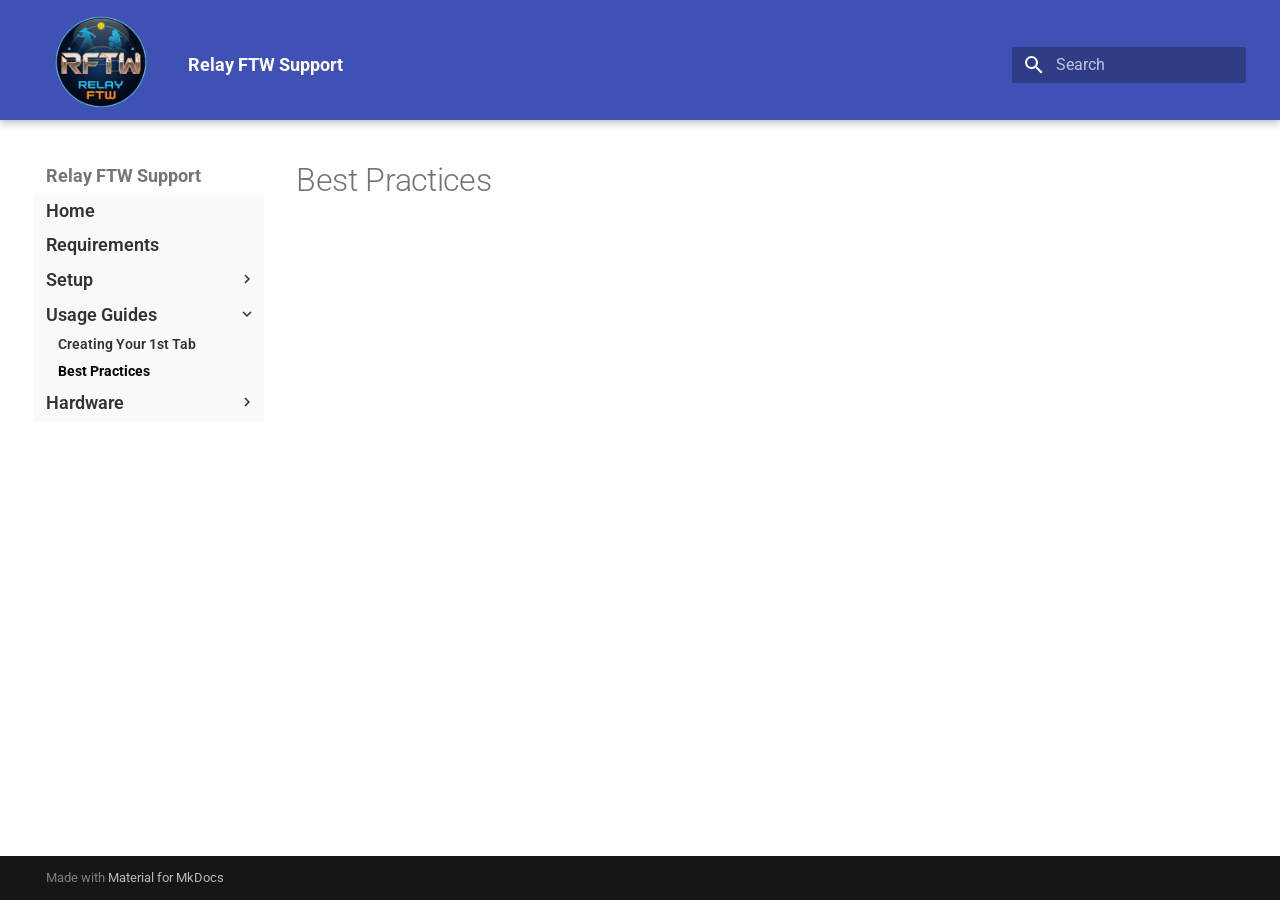
==== guides/best-practices/index.html @ fbc118ab "Deployed e8c0dc2 with MkDocs version: 1.5.3" ====
<!doctype html>
<html lang="en" class="no-js">
  <head>
    
      <meta charset="utf-8">
      <meta name="viewport" content="width=device-width,initial-scale=1">
      
      
      
      
        <link rel="prev" href="../first-tab/">
      
      
        <link rel="next" href="../hardware/supported-watches/">
      
      
      <link rel="icon" href="../../images/rftw_rnd.png">
      <meta name="generator" content="mkdocs-1.5.3, mkdocs-material-9.5.18">
    
    
      
        <title>Best Practices - Relay FTW Support</title>
      
    
    
      <link rel="stylesheet" href="../../assets/stylesheets/main.66ac8b77.min.css">
      
      


    
    
      
    
    
      
        
        
        <link rel="preconnect" href="https://fonts.gstatic.com" crossorigin>
        <link rel="stylesheet" href="https://fonts.googleapis.com/css?family=Roboto:300,300i,400,400i,700,700i%7CRoboto+Mono:400,400i,700,700i&display=fallback">
        <style>:root{--md-text-font:"Roboto";--md-code-font:"Roboto Mono"}</style>
      
    
    
      <link rel="stylesheet" href="../../stylesheets/extra.css">
    
    <script>__md_scope=new URL("../..",location),__md_hash=e=>[...e].reduce((e,_)=>(e<<5)-e+_.charCodeAt(0),0),__md_get=(e,_=localStorage,t=__md_scope)=>JSON.parse(_.getItem(t.pathname+"."+e)),__md_set=(e,_,t=localStorage,a=__md_scope)=>{try{t.setItem(a.pathname+"."+e,JSON.stringify(_))}catch(e){}}</script>
    
      

    
    
    
  </head>
  
  
    <body dir="ltr">
  
    
    <input class="md-toggle" data-md-toggle="drawer" type="checkbox" id="__drawer" autocomplete="off">
    <input class="md-toggle" data-md-toggle="search" type="checkbox" id="__search" autocomplete="off">
    <label class="md-overlay" for="__drawer"></label>
    <div data-md-component="skip">
      
    </div>
    <div data-md-component="announce">
      
    </div>
    
    
      

  

<header class="md-header md-header--shadow" data-md-component="header">
  <nav class="md-header__inner md-grid" aria-label="Header">
    <a href="../.." title="Relay FTW Support" class="md-header__button md-logo" aria-label="Relay FTW Support" data-md-component="logo">
      
  <img src="../../images/rftw_rnd.png" alt="logo">

    </a>
    <label class="md-header__button md-icon" for="__drawer">
      
      <svg xmlns="http://www.w3.org/2000/svg" viewBox="0 0 24 24"><path d="M3 6h18v2H3V6m0 5h18v2H3v-2m0 5h18v2H3v-2Z"/></svg>
    </label>
    <div class="md-header__title" data-md-component="header-title">
      <div class="md-header__ellipsis">
        <div class="md-header__topic">
          <span class="md-ellipsis">
            Relay FTW Support
          </span>
        </div>
        <div class="md-header__topic" data-md-component="header-topic">
          <span class="md-ellipsis">
            
              Best Practices
            
          </span>
        </div>
      </div>
    </div>
    
    
      <script>var media,input,key,value,palette=__md_get("__palette");if(palette&&palette.color){"(prefers-color-scheme)"===palette.color.media&&(media=matchMedia("(prefers-color-scheme: light)"),input=document.querySelector(media.matches?"[data-md-color-media='(prefers-color-scheme: light)']":"[data-md-color-media='(prefers-color-scheme: dark)']"),palette.color.media=input.getAttribute("data-md-color-media"),palette.color.scheme=input.getAttribute("data-md-color-scheme"),palette.color.primary=input.getAttribute("data-md-color-primary"),palette.color.accent=input.getAttribute("data-md-color-accent"));for([key,value]of Object.entries(palette.color))document.body.setAttribute("data-md-color-"+key,value)}</script>
    
    
    
      <label class="md-header__button md-icon" for="__search">
        
        <svg xmlns="http://www.w3.org/2000/svg" viewBox="0 0 24 24"><path d="M9.5 3A6.5 6.5 0 0 1 16 9.5c0 1.61-.59 3.09-1.56 4.23l.27.27h.79l5 5-1.5 1.5-5-5v-.79l-.27-.27A6.516 6.516 0 0 1 9.5 16 6.5 6.5 0 0 1 3 9.5 6.5 6.5 0 0 1 9.5 3m0 2C7 5 5 7 5 9.5S7 14 9.5 14 14 12 14 9.5 12 5 9.5 5Z"/></svg>
      </label>
      <div class="md-search" data-md-component="search" role="dialog">
  <label class="md-search__overlay" for="__search"></label>
  <div class="md-search__inner" role="search">
    <form class="md-search__form" name="search">
      <input type="text" class="md-search__input" name="query" aria-label="Search" placeholder="Search" autocapitalize="off" autocorrect="off" autocomplete="off" spellcheck="false" data-md-component="search-query" required>
      <label class="md-search__icon md-icon" for="__search">
        
        <svg xmlns="http://www.w3.org/2000/svg" viewBox="0 0 24 24"><path d="M9.5 3A6.5 6.5 0 0 1 16 9.5c0 1.61-.59 3.09-1.56 4.23l.27.27h.79l5 5-1.5 1.5-5-5v-.79l-.27-.27A6.516 6.516 0 0 1 9.5 16 6.5 6.5 0 0 1 3 9.5 6.5 6.5 0 0 1 9.5 3m0 2C7 5 5 7 5 9.5S7 14 9.5 14 14 12 14 9.5 12 5 9.5 5Z"/></svg>
        
        <svg xmlns="http://www.w3.org/2000/svg" viewBox="0 0 24 24"><path d="M20 11v2H8l5.5 5.5-1.42 1.42L4.16 12l7.92-7.92L13.5 5.5 8 11h12Z"/></svg>
      </label>
      <nav class="md-search__options" aria-label="Search">
        
        <button type="reset" class="md-search__icon md-icon" title="Clear" aria-label="Clear" tabindex="-1">
          
          <svg xmlns="http://www.w3.org/2000/svg" viewBox="0 0 24 24"><path d="M19 6.41 17.59 5 12 10.59 6.41 5 5 6.41 10.59 12 5 17.59 6.41 19 12 13.41 17.59 19 19 17.59 13.41 12 19 6.41Z"/></svg>
        </button>
      </nav>
      
    </form>
    <div class="md-search__output">
      <div class="md-search__scrollwrap" data-md-scrollfix>
        <div class="md-search-result" data-md-component="search-result">
          <div class="md-search-result__meta">
            Initializing search
          </div>
          <ol class="md-search-result__list" role="presentation"></ol>
        </div>
      </div>
    </div>
  </div>
</div>
    
    
  </nav>
  
</header>
    
    <div class="md-container" data-md-component="container">
      
      
        
          
        
      
      <main class="md-main" data-md-component="main">
        <div class="md-main__inner md-grid">
          
            
              
              <div class="md-sidebar md-sidebar--primary" data-md-component="sidebar" data-md-type="navigation" >
                <div class="md-sidebar__scrollwrap">
                  <div class="md-sidebar__inner">
                    



<nav class="md-nav md-nav--primary" aria-label="Navigation" data-md-level="0">
  <label class="md-nav__title" for="__drawer">
    <a href="../.." title="Relay FTW Support" class="md-nav__button md-logo" aria-label="Relay FTW Support" data-md-component="logo">
      
  <img src="../../images/rftw_rnd.png" alt="logo">

    </a>
    Relay FTW Support
  </label>
  
  <ul class="md-nav__list" data-md-scrollfix>
    
      
      
  
  
  
  
    <li class="md-nav__item">
      <a href="../.." class="md-nav__link">
        
  
  <span class="md-ellipsis">
    Home
  </span>
  

      </a>
    </li>
  

    
      
      
  
  
  
  
    <li class="md-nav__item">
      <a href="../reqs/" class="md-nav__link">
        
  
  <span class="md-ellipsis">
    Requirements
  </span>
  

      </a>
    </li>
  

    
      
      
  
  
  
  
    
    
    
    
    <li class="md-nav__item md-nav__item--nested">
      
        
        
        <input class="md-nav__toggle md-toggle " type="checkbox" id="__nav_3" >
        
          
          <label class="md-nav__link" for="__nav_3" id="__nav_3_label" tabindex="0">
            
  
  <span class="md-ellipsis">
    Setup
  </span>
  

            <span class="md-nav__icon md-icon"></span>
          </label>
        
        <nav class="md-nav" data-md-level="1" aria-labelledby="__nav_3_label" aria-expanded="false">
          <label class="md-nav__title" for="__nav_3">
            <span class="md-nav__icon md-icon"></span>
            Setup
          </label>
          <ul class="md-nav__list" data-md-scrollfix>
            
              
                
  
  
  
  
    <li class="md-nav__item">
      <a href="../../installation/app-install/" class="md-nav__link">
        
  
  <span class="md-ellipsis">
    Application
  </span>
  

      </a>
    </li>
  

              
            
              
                
  
  
  
  
    <li class="md-nav__item">
      <a href="../../installation/watch-install/" class="md-nav__link">
        
  
  <span class="md-ellipsis">
    Watch
  </span>
  

      </a>
    </li>
  

              
            
          </ul>
        </nav>
      
    </li>
  

    
      
      
  
  
    
  
  
  
    
    
    
    
    <li class="md-nav__item md-nav__item--active md-nav__item--nested">
      
        
        
        <input class="md-nav__toggle md-toggle " type="checkbox" id="__nav_4" checked>
        
          
          <label class="md-nav__link" for="__nav_4" id="__nav_4_label" tabindex="0">
            
  
  <span class="md-ellipsis">
    Usage Guides
  </span>
  

            <span class="md-nav__icon md-icon"></span>
          </label>
        
        <nav class="md-nav" data-md-level="1" aria-labelledby="__nav_4_label" aria-expanded="true">
          <label class="md-nav__title" for="__nav_4">
            <span class="md-nav__icon md-icon"></span>
            Usage Guides
          </label>
          <ul class="md-nav__list" data-md-scrollfix>
            
              
                
  
  
  
  
    <li class="md-nav__item">
      <a href="../first-tab/" class="md-nav__link">
        
  
  <span class="md-ellipsis">
    Creating Your 1st Tab
  </span>
  

      </a>
    </li>
  

              
            
              
                
  
  
    
  
  
  
    <li class="md-nav__item md-nav__item--active">
      
      <input class="md-nav__toggle md-toggle" type="checkbox" id="__toc">
      
      
      
      <a href="./" class="md-nav__link md-nav__link--active">
        
  
  <span class="md-ellipsis">
    Best Practices
  </span>
  

      </a>
      
    </li>
  

              
            
          </ul>
        </nav>
      
    </li>
  

    
      
      
  
  
  
  
    
    
    
    
    <li class="md-nav__item md-nav__item--nested">
      
        
        
        <input class="md-nav__toggle md-toggle " type="checkbox" id="__nav_5" >
        
          
          <label class="md-nav__link" for="__nav_5" id="__nav_5_label" tabindex="0">
            
  
  <span class="md-ellipsis">
    Hardware
  </span>
  

            <span class="md-nav__icon md-icon"></span>
          </label>
        
        <nav class="md-nav" data-md-level="1" aria-labelledby="__nav_5_label" aria-expanded="false">
          <label class="md-nav__title" for="__nav_5">
            <span class="md-nav__icon md-icon"></span>
            Hardware
          </label>
          <ul class="md-nav__list" data-md-scrollfix>
            
              
                
  
  
  
  
    <li class="md-nav__item">
      <a href="../hardware/supported-watches/" class="md-nav__link">
        
  
  <span class="md-ellipsis">
    Supported Watches
  </span>
  

      </a>
    </li>
  

              
            
          </ul>
        </nav>
      
    </li>
  

    
  </ul>
</nav>
                  </div>
                </div>
              </div>
            
            
              
              <div class="md-sidebar md-sidebar--secondary" data-md-component="sidebar" data-md-type="toc" >
                <div class="md-sidebar__scrollwrap">
                  <div class="md-sidebar__inner">
                    

<nav class="md-nav md-nav--secondary" aria-label="Table of contents">
  
  
  
  
</nav>
                  </div>
                </div>
              </div>
            
          
          
            <div class="md-content" data-md-component="content">
              <article class="md-content__inner md-typeset">
                
                  


  <h1>Best Practices</h1>














                
              </article>
            </div>
          
          
<script>var target=document.getElementById(location.hash.slice(1));target&&target.name&&(target.checked=target.name.startsWith("__tabbed_"))</script>
        </div>
        
      </main>
      
        <footer class="md-footer">
  
  <div class="md-footer-meta md-typeset">
    <div class="md-footer-meta__inner md-grid">
      <div class="md-copyright">
  
  
    Made with
    <a href="https://squidfunk.github.io/mkdocs-material/" target="_blank" rel="noopener">
      Material for MkDocs
    </a>
  
</div>
      
    </div>
  </div>
</footer>
      
    </div>
    <div class="md-dialog" data-md-component="dialog">
      <div class="md-dialog__inner md-typeset"></div>
    </div>
    
    
    <script id="__config" type="application/json">{"base": "../..", "features": [], "search": "../../assets/javascripts/workers/search.b8dbb3d2.min.js", "translations": {"clipboard.copied": "Copied to clipboard", "clipboard.copy": "Copy to clipboard", "search.result.more.one": "1 more on this page", "search.result.more.other": "# more on this page", "search.result.none": "No matching documents", "search.result.one": "1 matching document", "search.result.other": "# matching documents", "search.result.placeholder": "Type to start searching", "search.result.term.missing": "Missing", "select.version": "Select version"}}</script>
    
    
      <script src="../../assets/javascripts/bundle.3220b9d7.min.js"></script>
      
    
  </body>
</html>
---- assets/stylesheets/main.66ac8b77.min.css ----
@charset "UTF-8";html{-webkit-text-size-adjust:none;-moz-text-size-adjust:none;text-size-adjust:none;box-sizing:border-box}*,:after,:before{box-sizing:inherit}@media (prefers-reduced-motion){*,:after,:before{transition:none!important}}body{margin:0}a,button,input,label{-webkit-tap-highlight-color:transparent}a{color:inherit;text-decoration:none}hr{border:0;box-sizing:initial;display:block;height:.05rem;overflow:visible;padding:0}small{font-size:80%}sub,sup{line-height:1em}img{border-style:none}table{border-collapse:initial;border-spacing:0}td,th{font-weight:400;vertical-align:top}button{background:#0000;border:0;font-family:inherit;font-size:inherit;margin:0;padding:0}input{border:0;outline:none}:root{--md-primary-fg-color:#4051b5;--md-primary-fg-color--light:#5d6cc0;--md-primary-fg-color--dark:#303fa1;--md-primary-bg-color:#fff;--md-primary-bg-color--light:#ffffffb3;--md-accent-fg-color:#526cfe;--md-accent-fg-color--transparent:#526cfe1a;--md-accent-bg-color:#fff;--md-accent-bg-color--light:#ffffffb3}[data-md-color-scheme=default]{color-scheme:light}[data-md-color-scheme=default] img[src$="#gh-dark-mode-only"],[data-md-color-scheme=default] img[src$="#only-dark"]{display:none}:root,[data-md-color-scheme=default]{--md-hue:225deg;--md-default-fg-color:#000000de;--md-default-fg-color--light:#0000008a;--md-default-fg-color--lighter:#00000052;--md-default-fg-color--lightest:#00000012;--md-default-bg-color:#fff;--md-default-bg-color--light:#ffffffb3;--md-default-bg-color--lighter:#ffffff4d;--md-default-bg-color--lightest:#ffffff1f;--md-code-fg-color:#36464e;--md-code-bg-color:#f5f5f5;--md-code-hl-color:#4287ff;--md-code-hl-color--light:#4287ff1a;--md-code-hl-number-color:#d52a2a;--md-code-hl-special-color:#db1457;--md-code-hl-function-color:#a846b9;--md-code-hl-constant-color:#6e59d9;--md-code-hl-keyword-color:#3f6ec6;--md-code-hl-string-color:#1c7d4d;--md-code-hl-name-color:var(--md-code-fg-color);--md-code-hl-operator-color:var(--md-default-fg-color--light);--md-code-hl-punctuation-color:var(--md-default-fg-color--light);--md-code-hl-comment-color:var(--md-default-fg-color--light);--md-code-hl-generic-color:var(--md-default-fg-color--light);--md-code-hl-variable-color:var(--md-default-fg-color--light);--md-typeset-color:var(--md-default-fg-color);--md-typeset-a-color:var(--md-primary-fg-color);--md-typeset-del-color:#f5503d26;--md-typeset-ins-color:#0bd57026;--md-typeset-kbd-color:#fafafa;--md-typeset-kbd-accent-color:#fff;--md-typeset-kbd-border-color:#b8b8b8;--md-typeset-mark-color:#ffff0080;--md-typeset-table-color:#0000001f;--md-typeset-table-color--light:rgba(0,0,0,.035);--md-admonition-fg-color:var(--md-default-fg-color);--md-admonition-bg-color:var(--md-default-bg-color);--md-warning-fg-color:#000000de;--md-warning-bg-color:#ff9;--md-footer-fg-color:#fff;--md-footer-fg-color--light:#ffffffb3;--md-footer-fg-color--lighter:#ffffff73;--md-footer-bg-color:#000000de;--md-footer-bg-color--dark:#00000052;--md-shadow-z1:0 0.2rem 0.5rem #0000000d,0 0 0.05rem #0000001a;--md-shadow-z2:0 0.2rem 0.5rem #0000001a,0 0 0.05rem #00000040;--md-shadow-z3:0 0.2rem 0.5rem #0003,0 0 0.05rem #00000059}.md-icon svg{fill:currentcolor;display:block;height:1.2rem;width:1.2rem}body{-webkit-font-smoothing:antialiased;-moz-osx-font-smoothing:grayscale;--md-text-font-family:var(--md-text-font,_),-apple-system,BlinkMacSystemFont,Helvetica,Arial,sans-serif;--md-code-font-family:var(--md-code-font,_),SFMono-Regular,Consolas,Menlo,monospace}aside,body,input{font-feature-settings:"kern","liga";color:var(--md-typeset-color);font-family:var(--md-text-font-family)}code,kbd,pre{font-feature-settings:"kern";font-family:var(--md-code-font-family)}:root{--md-typeset-table-sort-icon:url('data:image/svg+xml;charset=utf-8,<svg xmlns="http://www.w3.org/2000/svg" viewBox="0 0 24 24"><path d="m18 21-4-4h3V7h-3l4-4 4 4h-3v10h3M2 19v-2h10v2M2 13v-2h7v2M2 7V5h4v2H2Z"/></svg>');--md-typeset-table-sort-icon--asc:url('data:image/svg+xml;charset=utf-8,<svg xmlns="http://www.w3.org/2000/svg" viewBox="0 0 24 24"><path d="M19 17h3l-4 4-4-4h3V3h2M2 17h10v2H2M6 5v2H2V5m0 6h7v2H2v-2Z"/></svg>');--md-typeset-table-sort-icon--desc:url('data:image/svg+xml;charset=utf-8,<svg xmlns="http://www.w3.org/2000/svg" viewBox="0 0 24 24"><path d="M19 7h3l-4-4-4 4h3v14h2M2 17h10v2H2M6 5v2H2V5m0 6h7v2H2v-2Z"/></svg>')}.md-typeset{-webkit-print-color-adjust:exact;color-adjust:exact;font-size:.8rem;line-height:1.6}@media print{.md-typeset{font-size:.68rem}}.md-typeset blockquote,.md-typeset dl,.md-typeset figure,.md-typeset ol,.md-typeset pre,.md-typeset ul{margin-bottom:1em;margin-top:1em}.md-typeset h1{color:var(--md-default-fg-color--light);font-size:2em;line-height:1.3;margin:0 0 1.25em}.md-typeset h1,.md-typeset h2{font-weight:300;letter-spacing:-.01em}.md-typeset h2{font-size:1.5625em;line-height:1.4;margin:1.6em 0 .64em}.md-typeset h3{font-size:1.25em;font-weight:400;letter-spacing:-.01em;line-height:1.5;margin:1.6em 0 .8em}.md-typeset h2+h3{margin-top:.8em}.md-typeset h4{font-weight:700;letter-spacing:-.01em;margin:1em 0}.md-typeset h5,.md-typeset h6{color:var(--md-default-fg-color--light);font-size:.8em;font-weight:700;letter-spacing:-.01em;margin:1.25em 0}.md-typeset h5{text-transform:uppercase}.md-typeset hr{border-bottom:.05rem solid var(--md-default-fg-color--lightest);display:flow-root;margin:1.5em 0}.md-typeset a{color:var(--md-typeset-a-color);word-break:break-word}.md-typeset a,.md-typeset a:before{transition:color 125ms}.md-typeset a:focus,.md-typeset a:hover{color:var(--md-accent-fg-color)}.md-typeset a:focus code,.md-typeset a:hover code{background-color:var(--md-accent-fg-color--transparent)}.md-typeset a code{color:currentcolor;transition:background-color 125ms}.md-typeset a.focus-visible{outline-color:var(--md-accent-fg-color);outline-offset:.2rem}.md-typeset code,.md-typeset kbd,.md-typeset pre{color:var(--md-code-fg-color);direction:ltr;font-variant-ligatures:none}@media print{.md-typeset code,.md-typeset kbd,.md-typeset pre{white-space:pre-wrap}}.md-typeset code{background-color:var(--md-code-bg-color);border-radius:.1rem;-webkit-box-decoration-break:clone;box-decoration-break:clone;font-size:.85em;padding:0 .2941176471em;word-break:break-word}.md-typeset code:not(.focus-visible){-webkit-tap-highlight-color:transparent;outline:none}.md-typeset pre{display:flow-root;line-height:1.4;position:relative}.md-typeset pre>code{-webkit-box-decoration-break:slice;box-decoration-break:slice;box-shadow:none;display:block;margin:0;outline-color:var(--md-accent-fg-color);overflow:auto;padding:.7720588235em 1.1764705882em;scrollbar-color:var(--md-default-fg-color--lighter) #0000;scrollbar-width:thin;touch-action:auto;word-break:normal}.md-typeset pre>code:hover{scrollbar-color:var(--md-accent-fg-color) #0000}.md-typeset pre>code::-webkit-scrollbar{height:.2rem;width:.2rem}.md-typeset pre>code::-webkit-scrollbar-thumb{background-color:var(--md-default-fg-color--lighter)}.md-typeset pre>code::-webkit-scrollbar-thumb:hover{background-color:var(--md-accent-fg-color)}.md-typeset kbd{background-color:var(--md-typeset-kbd-color);border-radius:.1rem;box-shadow:0 .1rem 0 .05rem var(--md-typeset-kbd-border-color),0 .1rem 0 var(--md-typeset-kbd-border-color),0 -.1rem .2rem var(--md-typeset-kbd-accent-color) inset;color:var(--md-default-fg-color);display:inline-block;font-size:.75em;padding:0 .6666666667em;vertical-align:text-top;word-break:break-word}.md-typeset mark{background-color:var(--md-typeset-mark-color);-webkit-box-decoration-break:clone;box-decoration-break:clone;color:inherit;word-break:break-word}.md-typeset abbr{border-bottom:.05rem dotted var(--md-default-fg-color--light);cursor:help;text-decoration:none}.md-typeset small{opacity:.75}[dir=ltr] .md-typeset sub,[dir=ltr] .md-typeset sup{margin-left:.078125em}[dir=rtl] .md-typeset sub,[dir=rtl] .md-typeset sup{margin-right:.078125em}[dir=ltr] .md-typeset blockquote{padding-left:.6rem}[dir=rtl] .md-typeset blockquote{padding-right:.6rem}[dir=ltr] .md-typeset blockquote{border-left:.2rem solid var(--md-default-fg-color--lighter)}[dir=rtl] .md-typeset blockquote{border-right:.2rem solid var(--md-default-fg-color--lighter)}.md-typeset blockquote{color:var(--md-default-fg-color--light);margin-left:0;margin-right:0}.md-typeset ul{list-style-type:disc}[dir=ltr] .md-typeset ol,[dir=ltr] .md-typeset ul{margin-left:.625em}[dir=rtl] .md-typeset ol,[dir=rtl] .md-typeset ul{margin-right:.625em}.md-typeset ol,.md-typeset ul{padding:0}.md-typeset ol:not([hidden]),.md-typeset ul:not([hidden]){display:flow-root}.md-typeset ol ol,.md-typeset ul ol{list-style-type:lower-alpha}.md-typeset ol ol ol,.md-typeset ul ol ol{list-style-type:lower-roman}[dir=ltr] .md-typeset ol li,[dir=ltr] .md-typeset ul li{margin-left:1.25em}[dir=rtl] .md-typeset ol li,[dir=rtl] .md-typeset ul li{margin-right:1.25em}.md-typeset ol li,.md-typeset ul li{margin-bottom:.5em}.md-typeset ol li blockquote,.md-typeset ol li p,.md-typeset ul li blockquote,.md-typeset ul li p{margin:.5em 0}.md-typeset ol li:last-child,.md-typeset ul li:last-child{margin-bottom:0}[dir=ltr] .md-typeset ol li ol,[dir=ltr] .md-typeset ol li ul,[dir=ltr] .md-typeset ul li ol,[dir=ltr] .md-typeset ul li ul{margin-left:.625em}[dir=rtl] .md-typeset ol li ol,[dir=rtl] .md-typeset ol li ul,[dir=rtl] .md-typeset ul li ol,[dir=rtl] .md-typeset ul li ul{margin-right:.625em}.md-typeset ol li ol,.md-typeset ol li ul,.md-typeset ul li ol,.md-typeset ul li ul{margin-bottom:.5em;margin-top:.5em}[dir=ltr] .md-typeset dd{margin-left:1.875em}[dir=rtl] .md-typeset dd{margin-right:1.875em}.md-typeset dd{margin-bottom:1.5em;margin-top:1em}.md-typeset img,.md-typeset svg,.md-typeset video{height:auto;max-width:100%}.md-typeset img[align=left]{margin:1em 1em 1em 0}.md-typeset img[align=right]{margin:1em 0 1em 1em}.md-typeset img[align]:only-child{margin-top:0}.md-typeset figure{display:flow-root;margin:1em auto;max-width:100%;text-align:center;width:-moz-fit-content;width:fit-content}.md-typeset figure img{display:block;margin:0 auto}.md-typeset figcaption{font-style:italic;margin:1em auto;max-width:24rem}.md-typeset iframe{max-width:100%}.md-typeset table:not([class]){background-color:var(--md-default-bg-color);border:.05rem solid var(--md-typeset-table-color);border-radius:.1rem;display:inline-block;font-size:.64rem;max-width:100%;overflow:auto;touch-action:auto}@media print{.md-typeset table:not([class]){display:table}}.md-typeset table:not([class])+*{margin-top:1.5em}.md-typeset table:not([class]) td>:first-child,.md-typeset table:not([class]) th>:first-child{margin-top:0}.md-typeset table:not([class]) td>:last-child,.md-typeset table:not([class]) th>:last-child{margin-bottom:0}.md-typeset table:not([class]) td:not([align]),.md-typeset table:not([class]) th:not([align]){text-align:left}[dir=rtl] .md-typeset table:not([class]) td:not([align]),[dir=rtl] .md-typeset table:not([class]) th:not([align]){text-align:right}.md-typeset table:not([class]) th{font-weight:700;min-width:5rem;padding:.9375em 1.25em;vertical-align:top}.md-typeset table:not([class]) td{border-top:.05rem solid var(--md-typeset-table-color);padding:.9375em 1.25em;vertical-align:top}.md-typeset table:not([class]) tbody tr{transition:background-color 125ms}.md-typeset table:not([class]) tbody tr:hover{background-color:var(--md-typeset-table-color--light);box-shadow:0 .05rem 0 var(--md-default-bg-color) inset}.md-typeset table:not([class]) a{word-break:normal}.md-typeset table th[role=columnheader]{cursor:pointer}[dir=ltr] .md-typeset table th[role=columnheader]:after{margin-left:.5em}[dir=rtl] .md-typeset table th[role=columnheader]:after{margin-right:.5em}.md-typeset table th[role=columnheader]:after{content:"";display:inline-block;height:1.2em;-webkit-mask-image:var(--md-typeset-table-sort-icon);mask-image:var(--md-typeset-table-sort-icon);-webkit-mask-repeat:no-repeat;mask-repeat:no-repeat;-webkit-mask-size:contain;mask-size:contain;transition:background-color 125ms;vertical-align:text-bottom;width:1.2em}.md-typeset table th[role=columnheader]:hover:after{background-color:var(--md-default-fg-color--lighter)}.md-typeset table th[role=columnheader][aria-sort=ascending]:after{background-color:var(--md-default-fg-color--light);-webkit-mask-image:var(--md-typeset-table-sort-icon--asc);mask-image:var(--md-typeset-table-sort-icon--asc)}.md-typeset table th[role=columnheader][aria-sort=descending]:after{background-color:var(--md-default-fg-color--light);-webkit-mask-image:var(--md-typeset-table-sort-icon--desc);mask-image:var(--md-typeset-table-sort-icon--desc)}.md-typeset__scrollwrap{margin:1em -.8rem;overflow-x:auto;touch-action:auto}.md-typeset__table{display:inline-block;margin-bottom:.5em;padding:0 .8rem}@media print{.md-typeset__table{display:block}}html .md-typeset__table table{display:table;margin:0;overflow:hidden;width:100%}@media screen and (max-width:44.984375em){.md-content__inner>pre{margin:1em -.8rem}.md-content__inner>pre code{border-radius:0}}.md-typeset .md-author{border-radius:100%;display:block;flex-shrink:0;height:1.6rem;overflow:hidden;position:relative;transition:color 125ms,transform 125ms;width:1.6rem}.md-typeset .md-author img{display:block}.md-typeset .md-author--more{background:var(--md-default-fg-color--lightest);color:var(--md-default-fg-color--lighter);font-size:.6rem;font-weight:700;line-height:1.6rem;text-align:center}.md-typeset .md-author--long{height:2.4rem;width:2.4rem}.md-typeset a.md-author{transform:scale(1)}.md-typeset a.md-author img{border-radius:100%;filter:grayscale(100%) opacity(75%);transition:filter 125ms}.md-typeset a.md-author:focus,.md-typeset a.md-author:hover{transform:scale(1.1);z-index:1}.md-typeset a.md-author:focus img,.md-typeset a.md-author:hover img{filter:grayscale(0)}.md-banner{background-color:var(--md-footer-bg-color);color:var(--md-footer-fg-color);overflow:auto}@media print{.md-banner{display:none}}.md-banner--warning{background-color:var(--md-warning-bg-color);color:var(--md-warning-fg-color)}.md-banner__inner{font-size:.7rem;margin:.6rem auto;padding:0 .8rem}[dir=ltr] .md-banner__button{float:right}[dir=rtl] .md-banner__button{float:left}.md-banner__button{color:inherit;cursor:pointer;transition:opacity .25s}.no-js .md-banner__button{display:none}.md-banner__button:hover{opacity:.7}html{font-size:125%;height:100%;overflow-x:hidden}@media screen and (min-width:100em){html{font-size:137.5%}}@media screen and (min-width:125em){html{font-size:150%}}body{background-color:var(--md-default-bg-color);display:flex;flex-direction:column;font-size:.5rem;min-height:100%;position:relative;width:100%}@media print{body{display:block}}@media screen and (max-width:59.984375em){body[data-md-scrolllock]{position:fixed}}.md-grid{margin-left:auto;margin-right:auto;max-width:61rem}.md-container{display:flex;flex-direction:column;flex-grow:1}@media print{.md-container{display:block}}.md-main{flex-grow:1}.md-main__inner{display:flex;height:100%;margin-top:1.5rem}.md-ellipsis{overflow:hidden;text-overflow:ellipsis}.md-toggle{display:none}.md-option{height:0;opacity:0;position:absolute;width:0}.md-option:checked+label:not([hidden]){display:block}.md-option.focus-visible+label{outline-color:var(--md-accent-fg-color);outline-style:auto}.md-skip{background-color:var(--md-default-fg-color);border-radius:.1rem;color:var(--md-default-bg-color);font-size:.64rem;margin:.5rem;opacity:0;outline-color:var(--md-accent-fg-color);padding:.3rem .5rem;position:fixed;transform:translateY(.4rem);z-index:-1}.md-skip:focus{opacity:1;transform:translateY(0);transition:transform .25s cubic-bezier(.4,0,.2,1),opacity 175ms 75ms;z-index:10}@page{margin:25mm}:root{--md-clipboard-icon:url('data:image/svg+xml;charset=utf-8,<svg xmlns="http://www.w3.org/2000/svg" viewBox="0 0 24 24"><path d="M19 21H8V7h11m0-2H8a2 2 0 0 0-2 2v14a2 2 0 0 0 2 2h11a2 2 0 0 0 2-2V7a2 2 0 0 0-2-2m-3-4H4a2 2 0 0 0-2 2v14h2V3h12V1Z"/></svg>')}.md-clipboard{border-radius:.1rem;color:var(--md-default-fg-color--lightest);cursor:pointer;height:1.5em;outline-color:var(--md-accent-fg-color);outline-offset:.1rem;position:absolute;right:.5em;top:.5em;transition:color .25s;width:1.5em;z-index:1}@media print{.md-clipboard{display:none}}.md-clipboard:not(.focus-visible){-webkit-tap-highlight-color:transparent;outline:none}:hover>.md-clipboard{color:var(--md-default-fg-color--light)}.md-clipboard:focus,.md-clipboard:hover{color:var(--md-accent-fg-color)}.md-clipboard:after{background-color:currentcolor;content:"";display:block;height:1.125em;margin:0 auto;-webkit-mask-image:var(--md-clipboard-icon);mask-image:var(--md-clipboard-icon);-webkit-mask-position:center;mask-position:center;-webkit-mask-repeat:no-repeat;mask-repeat:no-repeat;-webkit-mask-size:contain;mask-size:contain;width:1.125em}.md-clipboard--inline{cursor:pointer}.md-clipboard--inline code{transition:color .25s,background-color .25s}.md-clipboard--inline:focus code,.md-clipboard--inline:hover code{background-color:var(--md-accent-fg-color--transparent);color:var(--md-accent-fg-color)}.md-typeset .md-code__content{display:grid}@keyframes consent{0%{opacity:0;transform:translateY(100%)}to{opacity:1;transform:translateY(0)}}@keyframes overlay{0%{opacity:0}to{opacity:1}}.md-consent__overlay{animation:overlay .25s both;-webkit-backdrop-filter:blur(.1rem);backdrop-filter:blur(.1rem);background-color:#0000008a;height:100%;opacity:1;position:fixed;top:0;width:100%;z-index:5}.md-consent__inner{animation:consent .5s cubic-bezier(.1,.7,.1,1) both;background-color:var(--md-default-bg-color);border:0;border-radius:.1rem;bottom:0;box-shadow:0 0 .2rem #0000001a,0 .2rem .4rem #0003;max-height:100%;overflow:auto;padding:0;position:fixed;width:100%;z-index:5}.md-consent__form{padding:.8rem}.md-consent__settings{display:none;margin:1em 0}input:checked+.md-consent__settings{display:block}.md-consent__controls{margin-bottom:.8rem}.md-typeset .md-consent__controls .md-button{display:inline}@media screen and (max-width:44.984375em){.md-typeset .md-consent__controls .md-button{display:block;margin-top:.4rem;text-align:center;width:100%}}.md-consent label{cursor:pointer}.md-content{flex-grow:1;min-width:0}.md-content__inner{margin:0 .8rem 1.2rem;padding-top:.6rem}@media screen and (min-width:76.25em){[dir=ltr] .md-sidebar--primary:not([hidden])~.md-content>.md-content__inner{margin-left:1.2rem}[dir=ltr] .md-sidebar--secondary:not([hidden])~.md-content>.md-content__inner,[dir=rtl] .md-sidebar--primary:not([hidden])~.md-content>.md-content__inner{margin-right:1.2rem}[dir=rtl] .md-sidebar--secondary:not([hidden])~.md-content>.md-content__inner{margin-left:1.2rem}}.md-content__inner:before{content:"";display:block;height:.4rem}.md-content__inner>:last-child{margin-bottom:0}[dir=ltr] .md-content__button{float:right}[dir=rtl] .md-content__button{float:left}[dir=ltr] .md-content__button{margin-left:.4rem}[dir=rtl] .md-content__button{margin-right:.4rem}.md-content__button{margin:.4rem 0;padding:0}@media print{.md-content__button{display:none}}.md-typeset .md-content__button{color:var(--md-default-fg-color--lighter)}.md-content__button svg{display:inline;vertical-align:top}[dir=rtl] .md-content__button svg{transform:scaleX(-1)}[dir=ltr] .md-dialog{right:.8rem}[dir=rtl] .md-dialog{left:.8rem}.md-dialog{background-color:var(--md-default-fg-color);border-radius:.1rem;bottom:.8rem;box-shadow:var(--md-shadow-z3);min-width:11.1rem;opacity:0;padding:.4rem .6rem;pointer-events:none;position:fixed;transform:translateY(100%);transition:transform 0ms .4s,opacity .4s;z-index:4}@media print{.md-dialog{display:none}}.md-dialog--active{opacity:1;pointer-events:auto;transform:translateY(0);transition:transform .4s cubic-bezier(.075,.85,.175,1),opacity .4s}.md-dialog__inner{color:var(--md-default-bg-color);font-size:.7rem}.md-feedback{margin:2em 0 1em;text-align:center}.md-feedback fieldset{border:none;margin:0;padding:0}.md-feedback__title{font-weight:700;margin:1em auto}.md-feedback__inner{position:relative}.md-feedback__list{display:flex;flex-wrap:wrap;place-content:baseline center;position:relative}.md-feedback__list:hover .md-icon:not(:disabled){color:var(--md-default-fg-color--lighter)}:disabled .md-feedback__list{min-height:1.8rem}.md-feedback__icon{color:var(--md-default-fg-color--light);cursor:pointer;flex-shrink:0;margin:0 .1rem;transition:color 125ms}.md-feedback__icon:not(:disabled).md-icon:hover{color:var(--md-accent-fg-color)}.md-feedback__icon:disabled{color:var(--md-default-fg-color--lightest);pointer-events:none}.md-feedback__note{opacity:0;position:relative;transform:translateY(.4rem);transition:transform .4s cubic-bezier(.1,.7,.1,1),opacity .15s}.md-feedback__note>*{margin:0 auto;max-width:16rem}:disabled .md-feedback__note{opacity:1;transform:translateY(0)}.md-footer{background-color:var(--md-footer-bg-color);color:var(--md-footer-fg-color)}@media print{.md-footer{display:none}}.md-footer__inner{justify-content:space-between;overflow:auto;padding:.2rem}.md-footer__inner:not([hidden]){display:flex}.md-footer__link{align-items:end;display:flex;flex-grow:0.01;margin-bottom:.4rem;margin-top:1rem;max-width:100%;outline-color:var(--md-accent-fg-color);overflow:hidden;transition:opacity .25s}.md-footer__link:focus,.md-footer__link:hover{opacity:.7}[dir=rtl] .md-footer__link svg{transform:scaleX(-1)}@media screen and (max-width:44.984375em){.md-footer__link--prev{flex-shrink:0}.md-footer__link--prev .md-footer__title{display:none}}[dir=ltr] .md-footer__link--next{margin-left:auto}[dir=rtl] .md-footer__link--next{margin-right:auto}.md-footer__link--next{text-align:right}[dir=rtl] .md-footer__link--next{text-align:left}.md-footer__title{flex-grow:1;font-size:.9rem;margin-bottom:.7rem;max-width:calc(100% - 2.4rem);padding:0 1rem;white-space:nowrap}.md-footer__button{margin:.2rem;padding:.4rem}.md-footer__direction{font-size:.64rem;opacity:.7}.md-footer-meta{background-color:var(--md-footer-bg-color--dark)}.md-footer-meta__inner{display:flex;flex-wrap:wrap;justify-content:space-between;padding:.2rem}html .md-footer-meta.md-typeset a{color:var(--md-footer-fg-color--light)}html .md-footer-meta.md-typeset a:focus,html .md-footer-meta.md-typeset a:hover{color:var(--md-footer-fg-color)}.md-copyright{color:var(--md-footer-fg-color--lighter);font-size:.64rem;margin:auto .6rem;padding:.4rem 0;width:100%}@media screen and (min-width:45em){.md-copyright{width:auto}}.md-copyright__highlight{color:var(--md-footer-fg-color--light)}.md-social{display:inline-flex;gap:.2rem;margin:0 .4rem;padding:.2rem 0 .6rem}@media screen and (min-width:45em){.md-social{padding:.6rem 0}}.md-social__link{display:inline-block;height:1.6rem;text-align:center;width:1.6rem}.md-social__link:before{line-height:1.9}.md-social__link svg{fill:currentcolor;max-height:.8rem;vertical-align:-25%}.md-typeset .md-button{border:.1rem solid;border-radius:.1rem;color:var(--md-primary-fg-color);cursor:pointer;display:inline-block;font-weight:700;padding:.625em 2em;transition:color 125ms,background-color 125ms,border-color 125ms}.md-typeset .md-button--primary{background-color:var(--md-primary-fg-color);border-color:var(--md-primary-fg-color);color:var(--md-primary-bg-color)}.md-typeset .md-button:focus,.md-typeset .md-button:hover{background-color:var(--md-accent-fg-color);border-color:var(--md-accent-fg-color);color:var(--md-accent-bg-color)}[dir=ltr] .md-typeset .md-input{border-top-left-radius:.1rem}[dir=ltr] .md-typeset .md-input,[dir=rtl] .md-typeset .md-input{border-top-right-radius:.1rem}[dir=rtl] .md-typeset .md-input{border-top-left-radius:.1rem}.md-typeset .md-input{border-bottom:.1rem solid var(--md-default-fg-color--lighter);box-shadow:var(--md-shadow-z1);font-size:.8rem;height:1.8rem;padding:0 .6rem;transition:border .25s,box-shadow .25s}.md-typeset .md-input:focus,.md-typeset .md-input:hover{border-bottom-color:var(--md-accent-fg-color);box-shadow:var(--md-shadow-z2)}.md-typeset .md-input--stretch{width:100%}.md-header{background-color:var(--md-primary-fg-color);box-shadow:0 0 .2rem #0000,0 .2rem .4rem #0000;color:var(--md-primary-bg-color);display:block;left:0;position:sticky;right:0;top:0;z-index:4}@media print{.md-header{display:none}}.md-header[hidden]{transform:translateY(-100%);transition:transform .25s cubic-bezier(.8,0,.6,1),box-shadow .25s}.md-header--shadow{box-shadow:0 0 .2rem #0000001a,0 .2rem .4rem #0003;transition:transform .25s cubic-bezier(.1,.7,.1,1),box-shadow .25s}.md-header__inner{align-items:center;display:flex;padding:0 .2rem}.md-header__button{color:currentcolor;cursor:pointer;margin:.2rem;outline-color:var(--md-accent-fg-color);padding:.4rem;position:relative;transition:opacity .25s;vertical-align:middle;z-index:1}.md-header__button:hover{opacity:.7}.md-header__button:not([hidden]){display:inline-block}.md-header__button:not(.focus-visible){-webkit-tap-highlight-color:transparent;outline:none}.md-header__button.md-logo{margin:.2rem;padding:.4rem}@media screen and (max-width:76.234375em){.md-header__button.md-logo{display:none}}.md-header__button.md-logo img,.md-header__button.md-logo svg{fill:currentcolor;display:block;height:1.2rem;width:auto}@media screen and (min-width:60em){.md-header__button[for=__search]{display:none}}.no-js .md-header__button[for=__search]{display:none}[dir=rtl] .md-header__button[for=__search] svg{transform:scaleX(-1)}@media screen and (min-width:76.25em){.md-header__button[for=__drawer]{display:none}}.md-header__topic{display:flex;max-width:100%;position:absolute;transition:transform .4s cubic-bezier(.1,.7,.1,1),opacity .15s;white-space:nowrap}.md-header__topic+.md-header__topic{opacity:0;pointer-events:none;transform:translateX(1.25rem);transition:transform .4s cubic-bezier(1,.7,.1,.1),opacity .15s;z-index:-1}[dir=rtl] .md-header__topic+.md-header__topic{transform:translateX(-1.25rem)}.md-header__topic:first-child{font-weight:700}[dir=ltr] .md-header__title{margin-left:1rem;margin-right:.4rem}[dir=rtl] .md-header__title{margin-left:.4rem;margin-right:1rem}.md-header__title{flex-grow:1;font-size:.9rem;height:2.4rem;line-height:2.4rem}.md-header__title--active .md-header__topic{opacity:0;pointer-events:none;transform:translateX(-1.25rem);transition:transform .4s cubic-bezier(1,.7,.1,.1),opacity .15s;z-index:-1}[dir=rtl] .md-header__title--active .md-header__topic{transform:translateX(1.25rem)}.md-header__title--active .md-header__topic+.md-header__topic{opacity:1;pointer-events:auto;transform:translateX(0);transition:transform .4s cubic-bezier(.1,.7,.1,1),opacity .15s;z-index:0}.md-header__title>.md-header__ellipsis{height:100%;position:relative;width:100%}.md-header__option{display:flex;flex-shrink:0;max-width:100%;transition:max-width 0ms .25s,opacity .25s .25s;white-space:nowrap}[data-md-toggle=search]:checked~.md-header .md-header__option{max-width:0;opacity:0;transition:max-width 0ms,opacity 0ms}.md-header__option>input{bottom:0}.md-header__source{display:none}@media screen and (min-width:60em){[dir=ltr] .md-header__source{margin-left:1rem}[dir=rtl] .md-header__source{margin-right:1rem}.md-header__source{display:block;max-width:11.7rem;width:11.7rem}}@media screen and (min-width:76.25em){[dir=ltr] .md-header__source{margin-left:1.4rem}[dir=rtl] .md-header__source{margin-right:1.4rem}}.md-meta{color:var(--md-default-fg-color--light);font-size:.7rem;line-height:1.3}.md-meta__list{display:inline-flex;flex-wrap:wrap;list-style:none;margin:0;padding:0}.md-meta__item:not(:last-child):after{content:"·";margin-left:.2rem;margin-right:.2rem}.md-meta__link{color:var(--md-typeset-a-color)}.md-meta__link:focus,.md-meta__link:hover{color:var(--md-accent-fg-color)}.md-draft{background-color:#ff1744;border-radius:.125em;color:#fff;display:inline-block;font-weight:700;padding-left:.5714285714em;padding-right:.5714285714em}:root{--md-nav-icon--prev:url('data:image/svg+xml;charset=utf-8,<svg xmlns="http://www.w3.org/2000/svg" viewBox="0 0 24 24"><path d="M20 11v2H8l5.5 5.5-1.42 1.42L4.16 12l7.92-7.92L13.5 5.5 8 11h12Z"/></svg>');--md-nav-icon--next:url('data:image/svg+xml;charset=utf-8,<svg xmlns="http://www.w3.org/2000/svg" viewBox="0 0 24 24"><path d="M8.59 16.58 13.17 12 8.59 7.41 10 6l6 6-6 6-1.41-1.42Z"/></svg>');--md-toc-icon:url('data:image/svg+xml;charset=utf-8,<svg xmlns="http://www.w3.org/2000/svg" viewBox="0 0 24 24"><path d="M3 9h14V7H3v2m0 4h14v-2H3v2m0 4h14v-2H3v2m16 0h2v-2h-2v2m0-10v2h2V7h-2m0 6h2v-2h-2v2Z"/></svg>')}.md-nav{font-size:.7rem;line-height:1.3}.md-nav__title{color:var(--md-default-fg-color--light);display:block;font-weight:700;overflow:hidden;padding:0 .6rem;text-overflow:ellipsis}.md-nav__title .md-nav__button{display:none}.md-nav__title .md-nav__button img{height:100%;width:auto}.md-nav__title .md-nav__button.md-logo img,.md-nav__title .md-nav__button.md-logo svg{fill:currentcolor;display:block;height:2.4rem;max-width:100%;object-fit:contain;width:auto}.md-nav__list{list-style:none;margin:0;padding:0}.md-nav__link{align-items:flex-start;display:flex;gap:.4rem;margin-top:.625em;scroll-snap-align:start;transition:color 125ms}.md-nav__link--passed{color:var(--md-default-fg-color--light)}.md-nav__item .md-nav__link--active,.md-nav__item .md-nav__link--active code{color:var(--md-typeset-a-color)}.md-nav__link .md-ellipsis{position:relative}[dir=ltr] .md-nav__link .md-icon:last-child{margin-left:auto}[dir=rtl] .md-nav__link .md-icon:last-child{margin-right:auto}.md-nav__link svg{fill:currentcolor;flex-shrink:0;height:1.3em}.md-nav__link[for]:focus,.md-nav__link[for]:hover,.md-nav__link[href]:focus,.md-nav__link[href]:hover{color:var(--md-accent-fg-color);cursor:pointer}.md-nav__link.focus-visible{outline-color:var(--md-accent-fg-color);outline-offset:.2rem}.md-nav--primary .md-nav__link[for=__toc]{display:none}.md-nav--primary .md-nav__link[for=__toc] .md-icon:after{background-color:currentcolor;display:block;height:100%;-webkit-mask-image:var(--md-toc-icon);mask-image:var(--md-toc-icon);width:100%}.md-nav--primary .md-nav__link[for=__toc]~.md-nav{display:none}.md-nav__container>.md-nav__link{margin-top:0}.md-nav__container>.md-nav__link:first-child{flex-grow:1;min-width:0}.md-nav__icon{flex-shrink:0}.md-nav__source{display:none}@media screen and (max-width:76.234375em){.md-nav--primary,.md-nav--primary .md-nav{background-color:var(--md-default-bg-color);display:flex;flex-direction:column;height:100%;left:0;position:absolute;right:0;top:0;z-index:1}.md-nav--primary .md-nav__item,.md-nav--primary .md-nav__title{font-size:.8rem;line-height:1.5}.md-nav--primary .md-nav__title{background-color:var(--md-default-fg-color--lightest);color:var(--md-default-fg-color--light);cursor:pointer;height:5.6rem;line-height:2.4rem;padding:3rem .8rem .2rem;position:relative;white-space:nowrap}[dir=ltr] .md-nav--primary .md-nav__title .md-nav__icon{left:.4rem}[dir=rtl] .md-nav--primary .md-nav__title .md-nav__icon{right:.4rem}.md-nav--primary .md-nav__title .md-nav__icon{display:block;height:1.2rem;margin:.2rem;position:absolute;top:.4rem;width:1.2rem}.md-nav--primary .md-nav__title .md-nav__icon:after{background-color:currentcolor;content:"";display:block;height:100%;-webkit-mask-image:var(--md-nav-icon--prev);mask-image:var(--md-nav-icon--prev);-webkit-mask-position:center;mask-position:center;-webkit-mask-repeat:no-repeat;mask-repeat:no-repeat;-webkit-mask-size:contain;mask-size:contain;width:100%}.md-nav--primary .md-nav__title~.md-nav__list{background-color:var(--md-default-bg-color);box-shadow:0 .05rem 0 var(--md-default-fg-color--lightest) inset;overflow-y:auto;scroll-snap-type:y mandatory;touch-action:pan-y}.md-nav--primary .md-nav__title~.md-nav__list>:first-child{border-top:0}.md-nav--primary .md-nav__title[for=__drawer]{background-color:var(--md-primary-fg-color);color:var(--md-primary-bg-color);font-weight:700}.md-nav--primary .md-nav__title .md-logo{display:block;left:.2rem;margin:.2rem;padding:.4rem;position:absolute;right:.2rem;top:.2rem}.md-nav--primary .md-nav__list{flex:1}.md-nav--primary .md-nav__item{border-top:.05rem solid var(--md-default-fg-color--lightest)}.md-nav--primary .md-nav__item--active>.md-nav__link{color:var(--md-typeset-a-color)}.md-nav--primary .md-nav__item--active>.md-nav__link:focus,.md-nav--primary .md-nav__item--active>.md-nav__link:hover{color:var(--md-accent-fg-color)}.md-nav--primary .md-nav__link{margin-top:0;padding:.6rem .8rem}.md-nav--primary .md-nav__link svg{margin-top:.1em}.md-nav--primary .md-nav__link>.md-nav__link{padding:0}[dir=ltr] .md-nav--primary .md-nav__link .md-nav__icon{margin-right:-.2rem}[dir=rtl] .md-nav--primary .md-nav__link .md-nav__icon{margin-left:-.2rem}.md-nav--primary .md-nav__link .md-nav__icon{font-size:1.2rem;height:1.2rem;width:1.2rem}.md-nav--primary .md-nav__link .md-nav__icon:after{background-color:currentcolor;content:"";display:block;height:100%;-webkit-mask-image:var(--md-nav-icon--next);mask-image:var(--md-nav-icon--next);-webkit-mask-position:center;mask-position:center;-webkit-mask-repeat:no-repeat;mask-repeat:no-repeat;-webkit-mask-size:contain;mask-size:contain;width:100%}[dir=rtl] .md-nav--primary .md-nav__icon:after{transform:scale(-1)}.md-nav--primary .md-nav--secondary .md-nav{background-color:initial;position:static}[dir=ltr] .md-nav--primary .md-nav--secondary .md-nav .md-nav__link{padding-left:1.4rem}[dir=rtl] .md-nav--primary .md-nav--secondary .md-nav .md-nav__link{padding-right:1.4rem}[dir=ltr] .md-nav--primary .md-nav--secondary .md-nav .md-nav .md-nav__link{padding-left:2rem}[dir=rtl] .md-nav--primary .md-nav--secondary .md-nav .md-nav .md-nav__link{padding-right:2rem}[dir=ltr] .md-nav--primary .md-nav--secondary .md-nav .md-nav .md-nav .md-nav__link{padding-left:2.6rem}[dir=rtl] .md-nav--primary .md-nav--secondary .md-nav .md-nav .md-nav .md-nav__link{padding-right:2.6rem}[dir=ltr] .md-nav--primary .md-nav--secondary .md-nav .md-nav .md-nav .md-nav .md-nav__link{padding-left:3.2rem}[dir=rtl] .md-nav--primary .md-nav--secondary .md-nav .md-nav .md-nav .md-nav .md-nav__link{padding-right:3.2rem}.md-nav--secondary{background-color:initial}.md-nav__toggle~.md-nav{display:flex;opacity:0;transform:translateX(100%);transition:transform .25s cubic-bezier(.8,0,.6,1),opacity 125ms 50ms}[dir=rtl] .md-nav__toggle~.md-nav{transform:translateX(-100%)}.md-nav__toggle:checked~.md-nav{opacity:1;transform:translateX(0);transition:transform .25s cubic-bezier(.4,0,.2,1),opacity 125ms 125ms}.md-nav__toggle:checked~.md-nav>.md-nav__list{-webkit-backface-visibility:hidden;backface-visibility:hidden}}@media screen and (max-width:59.984375em){.md-nav--primary .md-nav__link[for=__toc]{display:flex}.md-nav--primary .md-nav__link[for=__toc] .md-icon:after{content:""}.md-nav--primary .md-nav__link[for=__toc]+.md-nav__link{display:none}.md-nav--primary .md-nav__link[for=__toc]~.md-nav{display:flex}.md-nav__source{background-color:var(--md-primary-fg-color--dark);color:var(--md-primary-bg-color);display:block;padding:0 .2rem}}@media screen and (min-width:60em) and (max-width:76.234375em){.md-nav--integrated .md-nav__link[for=__toc]{display:flex}.md-nav--integrated .md-nav__link[for=__toc] .md-icon:after{content:""}.md-nav--integrated .md-nav__link[for=__toc]+.md-nav__link{display:none}.md-nav--integrated .md-nav__link[for=__toc]~.md-nav{display:flex}}@media screen and (min-width:60em){.md-nav{margin-bottom:-.4rem}.md-nav--secondary .md-nav__title{background:var(--md-default-bg-color);box-shadow:0 0 .4rem .4rem var(--md-default-bg-color);position:sticky;top:0;z-index:1}.md-nav--secondary .md-nav__title[for=__toc]{scroll-snap-align:start}.md-nav--secondary .md-nav__title .md-nav__icon{display:none}[dir=ltr] .md-nav--secondary .md-nav__list{padding-left:.6rem}[dir=rtl] .md-nav--secondary .md-nav__list{padding-right:.6rem}.md-nav--secondary .md-nav__list{padding-bottom:.4rem}[dir=ltr] .md-nav--secondary .md-nav__item>.md-nav__link{margin-right:.4rem}[dir=rtl] .md-nav--secondary .md-nav__item>.md-nav__link{margin-left:.4rem}}@media screen and (min-width:76.25em){.md-nav{margin-bottom:-.4rem;transition:max-height .25s cubic-bezier(.86,0,.07,1)}.md-nav--primary .md-nav__title{background:var(--md-default-bg-color);box-shadow:0 0 .4rem .4rem var(--md-default-bg-color);position:sticky;top:0;z-index:1}.md-nav--primary .md-nav__title[for=__drawer]{scroll-snap-align:start}.md-nav--primary .md-nav__title .md-nav__icon{display:none}[dir=ltr] .md-nav--primary .md-nav__list{padding-left:.6rem}[dir=rtl] .md-nav--primary .md-nav__list{padding-right:.6rem}.md-nav--primary .md-nav__list{padding-bottom:.4rem}[dir=ltr] .md-nav--primary .md-nav__item>.md-nav__link{margin-right:.4rem}[dir=rtl] .md-nav--primary .md-nav__item>.md-nav__link{margin-left:.4rem}.md-nav__toggle~.md-nav{display:grid;grid-template-rows:0fr;opacity:0;transition:grid-template-rows .25s cubic-bezier(.86,0,.07,1),opacity .25s,visibility 0ms .25s;visibility:collapse}.md-nav__toggle~.md-nav>.md-nav__list{overflow:hidden}.md-nav__toggle.md-toggle--indeterminate~.md-nav,.md-nav__toggle:checked~.md-nav{grid-template-rows:1fr;opacity:1;transition:grid-template-rows .25s cubic-bezier(.86,0,.07,1),opacity .15s .1s,visibility 0ms;visibility:visible}.md-nav__toggle.md-toggle--indeterminate~.md-nav{transition:none}.md-nav__item--nested>.md-nav>.md-nav__title{display:none}.md-nav__item--section{display:block;margin:1.25em 0}.md-nav__item--section:last-child{margin-bottom:0}.md-nav__item--section>.md-nav__link{font-weight:700}.md-nav__item--section>.md-nav__link[for]{color:var(--md-default-fg-color--light)}.md-nav__item--section>.md-nav__link:not(.md-nav__container){pointer-events:none}.md-nav__item--section>.md-nav__link .md-icon,.md-nav__item--section>.md-nav__link>[for]{display:none}[dir=ltr] .md-nav__item--section>.md-nav{margin-left:-.6rem}[dir=rtl] .md-nav__item--section>.md-nav{margin-right:-.6rem}.md-nav__item--section>.md-nav{display:block;opacity:1;visibility:visible}.md-nav__item--section>.md-nav>.md-nav__list>.md-nav__item{padding:0}.md-nav__icon{border-radius:100%;height:.9rem;transition:background-color .25s;width:.9rem}.md-nav__icon:hover{background-color:var(--md-accent-fg-color--transparent)}.md-nav__icon:after{background-color:currentcolor;border-radius:100%;content:"";display:inline-block;height:100%;-webkit-mask-image:var(--md-nav-icon--next);mask-image:var(--md-nav-icon--next);-webkit-mask-position:center;mask-position:center;-webkit-mask-repeat:no-repeat;mask-repeat:no-repeat;-webkit-mask-size:contain;mask-size:contain;transition:transform .25s;vertical-align:-.1rem;width:100%}[dir=rtl] .md-nav__icon:after{transform:rotate(180deg)}.md-nav__item--nested .md-nav__toggle:checked~.md-nav__link .md-nav__icon:after,.md-nav__item--nested .md-toggle--indeterminate~.md-nav__link .md-nav__icon:after{transform:rotate(90deg)}.md-nav--lifted>.md-nav__list>.md-nav__item,.md-nav--lifted>.md-nav__title{display:none}.md-nav--lifted>.md-nav__list>.md-nav__item--active{display:block}.md-nav--lifted>.md-nav__list>.md-nav__item--active>.md-nav__link{background:var(--md-default-bg-color);box-shadow:0 0 .4rem .4rem var(--md-default-bg-color);margin-top:0;position:sticky;top:0;z-index:1}.md-nav--lifted>.md-nav__list>.md-nav__item--active>.md-nav__link:not(.md-nav__container){pointer-events:none}.md-nav--lifted>.md-nav__list>.md-nav__item--active.md-nav__item--section{margin:0}[dir=ltr] .md-nav--lifted>.md-nav__list>.md-nav__item>.md-nav:not(.md-nav--secondary){margin-left:-.6rem}[dir=rtl] .md-nav--lifted>.md-nav__list>.md-nav__item>.md-nav:not(.md-nav--secondary){margin-right:-.6rem}.md-nav--lifted>.md-nav__list>.md-nav__item>[for]{color:var(--md-default-fg-color--light)}.md-nav--lifted .md-nav[data-md-level="1"]{grid-template-rows:1fr;opacity:1;visibility:visible}[dir=ltr] .md-nav--integrated>.md-nav__list>.md-nav__item--active .md-nav--secondary{border-left:.05rem solid var(--md-primary-fg-color)}[dir=rtl] .md-nav--integrated>.md-nav__list>.md-nav__item--active .md-nav--secondary{border-right:.05rem solid var(--md-primary-fg-color)}.md-nav--integrated>.md-nav__list>.md-nav__item--active .md-nav--secondary{display:block;margin-bottom:1.25em;opacity:1;visibility:visible}.md-nav--integrated>.md-nav__list>.md-nav__item--active .md-nav--secondary>.md-nav__list{overflow:visible;padding-bottom:0}.md-nav--integrated>.md-nav__list>.md-nav__item--active .md-nav--secondary>.md-nav__title{display:none}}.md-pagination{font-size:.8rem;font-weight:700;gap:.4rem}.md-pagination,.md-pagination>*{align-items:center;display:flex;justify-content:center}.md-pagination>*{border-radius:.2rem;height:1.8rem;min-width:1.8rem;text-align:center}.md-pagination__current{background-color:var(--md-default-fg-color--lightest);color:var(--md-default-fg-color--light)}.md-pagination__link{transition:color 125ms,background-color 125ms}.md-pagination__link:focus,.md-pagination__link:hover{background-color:var(--md-accent-fg-color--transparent);color:var(--md-accent-fg-color)}.md-pagination__link:focus svg,.md-pagination__link:hover svg{color:var(--md-accent-fg-color)}.md-pagination__link.focus-visible{outline-color:var(--md-accent-fg-color);outline-offset:.2rem}.md-pagination__link svg{fill:currentcolor;color:var(--md-default-fg-color--lighter);display:block;max-height:100%;width:1.2rem}.md-post__back{border-bottom:.05rem solid var(--md-default-fg-color--lightest);margin-bottom:1.2rem;padding-bottom:1.2rem}@media screen and (max-width:76.234375em){.md-post__back{display:none}}[dir=rtl] .md-post__back svg{transform:scaleX(-1)}.md-post__authors{display:flex;flex-direction:column;gap:.6rem;margin:0 .6rem 1.2rem}.md-post .md-post__meta a{transition:color 125ms}.md-post .md-post__meta a:focus,.md-post .md-post__meta a:hover{color:var(--md-accent-fg-color)}.md-post__title{color:var(--md-default-fg-color--light);font-weight:700}.md-post--excerpt{margin-bottom:3.2rem}.md-post--excerpt .md-post__header{align-items:center;display:flex;gap:.6rem;min-height:1.6rem}.md-post--excerpt .md-post__authors{align-items:center;display:inline-flex;flex-direction:row;gap:.2rem;margin:0;min-height:2.4rem}[dir=ltr] .md-post--excerpt .md-post__meta .md-meta__list{margin-right:.4rem}[dir=rtl] .md-post--excerpt .md-post__meta .md-meta__list{margin-left:.4rem}.md-post--excerpt .md-post__content>:first-child{--md-scroll-margin:6rem;margin-top:0}.md-post>.md-nav--secondary{margin:1em 0}.md-profile{align-items:center;display:flex;font-size:.7rem;gap:.6rem;line-height:1.4;width:100%}.md-profile__description{flex-grow:1}.md-content--post{display:flex}@media screen and (max-width:76.234375em){.md-content--post{flex-flow:column-reverse}}.md-content--post>.md-content__inner{min-width:0}@media screen and (min-width:76.25em){[dir=ltr] .md-content--post>.md-content__inner{margin-left:1.2rem}[dir=rtl] .md-content--post>.md-content__inner{margin-right:1.2rem}}@media screen and (max-width:76.234375em){.md-sidebar.md-sidebar--post{padding:0;position:static;width:100%}.md-sidebar.md-sidebar--post .md-sidebar__scrollwrap{overflow:visible}.md-sidebar.md-sidebar--post .md-sidebar__inner{padding:0}.md-sidebar.md-sidebar--post .md-post__meta{margin-left:.6rem;margin-right:.6rem}.md-sidebar.md-sidebar--post .md-nav__item{border:none;display:inline}.md-sidebar.md-sidebar--post .md-nav__list{display:inline-flex;flex-wrap:wrap;gap:.6rem;padding-bottom:.6rem;padding-top:.6rem}.md-sidebar.md-sidebar--post .md-nav__link{padding:0}.md-sidebar.md-sidebar--post .md-nav{height:auto;margin-bottom:0;position:static}}:root{--md-progress-value:0;--md-progress-delay:400ms}.md-progress{background:var(--md-primary-bg-color);height:.075rem;opacity:min(clamp(0,var(--md-progress-value),1),clamp(0,100 - var(--md-progress-value),1));position:fixed;top:0;transform:scaleX(calc(var(--md-progress-value)*1%));transform-origin:left;transition:transform .5s cubic-bezier(.19,1,.22,1),opacity .25s var(--md-progress-delay);width:100%;z-index:4}:root{--md-search-result-icon:url('data:image/svg+xml;charset=utf-8,<svg xmlns="http://www.w3.org/2000/svg" viewBox="0 0 24 24"><path d="M14 2H6a2 2 0 0 0-2 2v16a2 2 0 0 0 2 2h7c-.41-.25-.8-.56-1.14-.9-.33-.33-.61-.7-.86-1.1H6V4h7v5h5v1.18c.71.16 1.39.43 2 .82V8l-6-6m6.31 16.9c1.33-2.11.69-4.9-1.4-6.22-2.11-1.33-4.91-.68-6.22 1.4-1.34 2.11-.69 4.89 1.4 6.22 1.46.93 3.32.93 4.79.02L22 23.39 23.39 22l-3.08-3.1m-3.81.1a2.5 2.5 0 0 1-2.5-2.5 2.5 2.5 0 0 1 2.5-2.5 2.5 2.5 0 0 1 2.5 2.5 2.5 2.5 0 0 1-2.5 2.5Z"/></svg>')}.md-search{position:relative}@media screen and (min-width:60em){.md-search{padding:.2rem 0}}.no-js .md-search{display:none}.md-search__overlay{opacity:0;z-index:1}@media screen and (max-width:59.984375em){[dir=ltr] .md-search__overlay{left:-2.2rem}[dir=rtl] .md-search__overlay{right:-2.2rem}.md-search__overlay{background-color:var(--md-default-bg-color);border-radius:1rem;height:2rem;overflow:hidden;pointer-events:none;position:absolute;top:-1rem;transform-origin:center;transition:transform .3s .1s,opacity .2s .2s;width:2rem}[data-md-toggle=search]:checked~.md-header .md-search__overlay{opacity:1;transition:transform .4s,opacity .1s}}@media screen and (min-width:60em){[dir=ltr] .md-search__overlay{left:0}[dir=rtl] .md-search__overlay{right:0}.md-search__overlay{background-color:#0000008a;cursor:pointer;height:0;position:fixed;top:0;transition:width 0ms .25s,height 0ms .25s,opacity .25s;width:0}[data-md-toggle=search]:checked~.md-header .md-search__overlay{height:200vh;opacity:1;transition:width 0ms,height 0ms,opacity .25s;width:100%}}@media screen and (max-width:29.984375em){[data-md-toggle=search]:checked~.md-header .md-search__overlay{transform:scale(45)}}@media screen and (min-width:30em) and (max-width:44.984375em){[data-md-toggle=search]:checked~.md-header .md-search__overlay{transform:scale(60)}}@media screen and (min-width:45em) and (max-width:59.984375em){[data-md-toggle=search]:checked~.md-header .md-search__overlay{transform:scale(75)}}.md-search__inner{-webkit-backface-visibility:hidden;backface-visibility:hidden}@media screen and (max-width:59.984375em){[dir=ltr] .md-search__inner{left:0}[dir=rtl] .md-search__inner{right:0}.md-search__inner{height:0;opacity:0;overflow:hidden;position:fixed;top:0;transform:translateX(5%);transition:width 0ms .3s,height 0ms .3s,transform .15s cubic-bezier(.4,0,.2,1) .15s,opacity .15s .15s;width:0;z-index:2}[dir=rtl] .md-search__inner{transform:translateX(-5%)}[data-md-toggle=search]:checked~.md-header .md-search__inner{height:100%;opacity:1;transform:translateX(0);transition:width 0ms 0ms,height 0ms 0ms,transform .15s cubic-bezier(.1,.7,.1,1) .15s,opacity .15s .15s;width:100%}}@media screen and (min-width:60em){[dir=ltr] .md-search__inner{float:right}[dir=rtl] .md-search__inner{float:left}.md-search__inner{padding:.1rem 0;position:relative;transition:width .25s cubic-bezier(.1,.7,.1,1);width:11.7rem}}@media screen and (min-width:60em) and (max-width:76.234375em){[data-md-toggle=search]:checked~.md-header .md-search__inner{width:23.4rem}}@media screen and (min-width:76.25em){[data-md-toggle=search]:checked~.md-header .md-search__inner{width:34.4rem}}.md-search__form{background-color:var(--md-default-bg-color);box-shadow:0 0 .6rem #0000;height:2.4rem;position:relative;transition:color .25s,background-color .25s;z-index:2}@media screen and (min-width:60em){.md-search__form{background-color:#00000042;border-radius:.1rem;height:1.8rem}.md-search__form:hover{background-color:#ffffff1f}}[data-md-toggle=search]:checked~.md-header .md-search__form{background-color:var(--md-default-bg-color);border-radius:.1rem .1rem 0 0;box-shadow:0 0 .6rem #00000012;color:var(--md-default-fg-color)}[dir=ltr] .md-search__input{padding-left:3.6rem;padding-right:2.2rem}[dir=rtl] .md-search__input{padding-left:2.2rem;padding-right:3.6rem}.md-search__input{background:#0000;font-size:.9rem;height:100%;position:relative;text-overflow:ellipsis;width:100%;z-index:2}.md-search__input::placeholder{transition:color .25s}.md-search__input::placeholder,.md-search__input~.md-search__icon{color:var(--md-default-fg-color--light)}.md-search__input::-ms-clear{display:none}@media screen and (max-width:59.984375em){.md-search__input{font-size:.9rem;height:2.4rem;width:100%}}@media screen and (min-width:60em){[dir=ltr] .md-search__input{padding-left:2.2rem}[dir=rtl] .md-search__input{padding-right:2.2rem}.md-search__input{color:inherit;font-size:.8rem}.md-search__input::placeholder{color:var(--md-primary-bg-color--light)}.md-search__input+.md-search__icon{color:var(--md-primary-bg-color)}[data-md-toggle=search]:checked~.md-header .md-search__input{text-overflow:clip}[data-md-toggle=search]:checked~.md-header .md-search__input+.md-search__icon{color:var(--md-default-fg-color--light)}[data-md-toggle=search]:checked~.md-header .md-search__input::placeholder{color:#0000}}.md-search__icon{cursor:pointer;display:inline-block;height:1.2rem;transition:color .25s,opacity .25s;width:1.2rem}.md-search__icon:hover{opacity:.7}[dir=ltr] .md-search__icon[for=__search]{left:.5rem}[dir=rtl] .md-search__icon[for=__search]{right:.5rem}.md-search__icon[for=__search]{position:absolute;top:.3rem;z-index:2}[dir=rtl] .md-search__icon[for=__search] svg{transform:scaleX(-1)}@media screen and (max-width:59.984375em){[dir=ltr] .md-search__icon[for=__search]{left:.8rem}[dir=rtl] .md-search__icon[for=__search]{right:.8rem}.md-search__icon[for=__search]{top:.6rem}.md-search__icon[for=__search] svg:first-child{display:none}}@media screen and (min-width:60em){.md-search__icon[for=__search]{pointer-events:none}.md-search__icon[for=__search] svg:last-child{display:none}}[dir=ltr] .md-search__options{right:.5rem}[dir=rtl] .md-search__options{left:.5rem}.md-search__options{pointer-events:none;position:absolute;top:.3rem;z-index:2}@media screen and (max-width:59.984375em){[dir=ltr] .md-search__options{right:.8rem}[dir=rtl] .md-search__options{left:.8rem}.md-search__options{top:.6rem}}[dir=ltr] .md-search__options>.md-icon{margin-left:.2rem}[dir=rtl] .md-search__options>.md-icon{margin-right:.2rem}.md-search__options>.md-icon{color:var(--md-default-fg-color--light);opacity:0;transform:scale(.75);transition:transform .15s cubic-bezier(.1,.7,.1,1),opacity .15s}.md-search__options>.md-icon:not(.focus-visible){-webkit-tap-highlight-color:transparent;outline:none}[data-md-toggle=search]:checked~.md-header .md-search__input:valid~.md-search__options>.md-icon{opacity:1;pointer-events:auto;transform:scale(1)}[data-md-toggle=search]:checked~.md-header .md-search__input:valid~.md-search__options>.md-icon:hover{opacity:.7}[dir=ltr] .md-search__suggest{padding-left:3.6rem;padding-right:2.2rem}[dir=rtl] .md-search__suggest{padding-left:2.2rem;padding-right:3.6rem}.md-search__suggest{align-items:center;color:var(--md-default-fg-color--lighter);display:flex;font-size:.9rem;height:100%;opacity:0;position:absolute;top:0;transition:opacity 50ms;white-space:nowrap;width:100%}@media screen and (min-width:60em){[dir=ltr] .md-search__suggest{padding-left:2.2rem}[dir=rtl] .md-search__suggest{padding-right:2.2rem}.md-search__suggest{font-size:.8rem}}[data-md-toggle=search]:checked~.md-header .md-search__suggest{opacity:1;transition:opacity .3s .1s}[dir=ltr] .md-search__output{border-bottom-left-radius:.1rem}[dir=ltr] .md-search__output,[dir=rtl] .md-search__output{border-bottom-right-radius:.1rem}[dir=rtl] .md-search__output{border-bottom-left-radius:.1rem}.md-search__output{overflow:hidden;position:absolute;width:100%;z-index:1}@media screen and (max-width:59.984375em){.md-search__output{bottom:0;top:2.4rem}}@media screen and (min-width:60em){.md-search__output{opacity:0;top:1.9rem;transition:opacity .4s}[data-md-toggle=search]:checked~.md-header .md-search__output{box-shadow:var(--md-shadow-z3);opacity:1}}.md-search__scrollwrap{-webkit-backface-visibility:hidden;backface-visibility:hidden;background-color:var(--md-default-bg-color);height:100%;overflow-y:auto;touch-action:pan-y}@media (-webkit-max-device-pixel-ratio:1),(max-resolution:1dppx){.md-search__scrollwrap{transform:translateZ(0)}}@media screen and (min-width:60em) and (max-width:76.234375em){.md-search__scrollwrap{width:23.4rem}}@media screen and (min-width:76.25em){.md-search__scrollwrap{width:34.4rem}}@media screen and (min-width:60em){.md-search__scrollwrap{max-height:0;scrollbar-color:var(--md-default-fg-color--lighter) #0000;scrollbar-width:thin}[data-md-toggle=search]:checked~.md-header .md-search__scrollwrap{max-height:75vh}.md-search__scrollwrap:hover{scrollbar-color:var(--md-accent-fg-color) #0000}.md-search__scrollwrap::-webkit-scrollbar{height:.2rem;width:.2rem}.md-search__scrollwrap::-webkit-scrollbar-thumb{background-color:var(--md-default-fg-color--lighter)}.md-search__scrollwrap::-webkit-scrollbar-thumb:hover{background-color:var(--md-accent-fg-color)}}.md-search-result{color:var(--md-default-fg-color);word-break:break-word}.md-search-result__meta{background-color:var(--md-default-fg-color--lightest);color:var(--md-default-fg-color--light);font-size:.64rem;line-height:1.8rem;padding:0 .8rem;scroll-snap-align:start}@media screen and (min-width:60em){[dir=ltr] .md-search-result__meta{padding-left:2.2rem}[dir=rtl] .md-search-result__meta{padding-right:2.2rem}}.md-search-result__list{list-style:none;margin:0;padding:0;-webkit-user-select:none;user-select:none}.md-search-result__item{box-shadow:0 -.05rem var(--md-default-fg-color--lightest)}.md-search-result__item:first-child{box-shadow:none}.md-search-result__link{display:block;outline:none;scroll-snap-align:start;transition:background-color .25s}.md-search-result__link:focus,.md-search-result__link:hover{background-color:var(--md-accent-fg-color--transparent)}.md-search-result__link:last-child p:last-child{margin-bottom:.6rem}.md-search-result__more>summary{cursor:pointer;display:block;outline:none;position:sticky;scroll-snap-align:start;top:0;z-index:1}.md-search-result__more>summary::marker{display:none}.md-search-result__more>summary::-webkit-details-marker{display:none}.md-search-result__more>summary>div{color:var(--md-typeset-a-color);font-size:.64rem;padding:.75em .8rem;transition:color .25s,background-color .25s}@media screen and (min-width:60em){[dir=ltr] .md-search-result__more>summary>div{padding-left:2.2rem}[dir=rtl] .md-search-result__more>summary>div{padding-right:2.2rem}}.md-search-result__more>summary:focus>div,.md-search-result__more>summary:hover>div{background-color:var(--md-accent-fg-color--transparent);color:var(--md-accent-fg-color)}.md-search-result__more[open]>summary{background-color:var(--md-default-bg-color)}.md-search-result__article{overflow:hidden;padding:0 .8rem;position:relative}@media screen and (min-width:60em){[dir=ltr] .md-search-result__article{padding-left:2.2rem}[dir=rtl] .md-search-result__article{padding-right:2.2rem}}[dir=ltr] .md-search-result__icon{left:0}[dir=rtl] .md-search-result__icon{right:0}.md-search-result__icon{color:var(--md-default-fg-color--light);height:1.2rem;margin:.5rem;position:absolute;width:1.2rem}@media screen and (max-width:59.984375em){.md-search-result__icon{display:none}}.md-search-result__icon:after{background-color:currentcolor;content:"";display:inline-block;height:100%;-webkit-mask-image:var(--md-search-result-icon);mask-image:var(--md-search-result-icon);-webkit-mask-position:center;mask-position:center;-webkit-mask-repeat:no-repeat;mask-repeat:no-repeat;-webkit-mask-size:contain;mask-size:contain;width:100%}[dir=rtl] .md-search-result__icon:after{transform:scaleX(-1)}.md-search-result .md-typeset{color:var(--md-default-fg-color--light);font-size:.64rem;line-height:1.6}.md-search-result .md-typeset h1{color:var(--md-default-fg-color);font-size:.8rem;font-weight:400;line-height:1.4;margin:.55rem 0}.md-search-result .md-typeset h1 mark{text-decoration:none}.md-search-result .md-typeset h2{color:var(--md-default-fg-color);font-size:.64rem;font-weight:700;line-height:1.6;margin:.5em 0}.md-search-result .md-typeset h2 mark{text-decoration:none}.md-search-result__terms{color:var(--md-default-fg-color);display:block;font-size:.64rem;font-style:italic;margin:.5em 0}.md-search-result mark{background-color:initial;color:var(--md-accent-fg-color);text-decoration:underline}.md-select{position:relative;z-index:1}.md-select__inner{background-color:var(--md-default-bg-color);border-radius:.1rem;box-shadow:var(--md-shadow-z2);color:var(--md-default-fg-color);left:50%;margin-top:.2rem;max-height:0;opacity:0;position:absolute;top:calc(100% - .2rem);transform:translate3d(-50%,.3rem,0);transition:transform .25s 375ms,opacity .25s .25s,max-height 0ms .5s}.md-select:focus-within .md-select__inner,.md-select:hover .md-select__inner{max-height:10rem;opacity:1;transform:translate3d(-50%,0,0);transition:transform .25s cubic-bezier(.1,.7,.1,1),opacity .25s,max-height 0ms}.md-select__inner:after{border-bottom:.2rem solid #0000;border-bottom-color:var(--md-default-bg-color);border-left:.2rem solid #0000;border-right:.2rem solid #0000;border-top:0;content:"";height:0;left:50%;margin-left:-.2rem;margin-top:-.2rem;position:absolute;top:0;width:0}.md-select__list{border-radius:.1rem;font-size:.8rem;list-style-type:none;margin:0;max-height:inherit;overflow:auto;padding:0}.md-select__item{line-height:1.8rem}[dir=ltr] .md-select__link{padding-left:.6rem;padding-right:1.2rem}[dir=rtl] .md-select__link{padding-left:1.2rem;padding-right:.6rem}.md-select__link{cursor:pointer;display:block;outline:none;scroll-snap-align:start;transition:background-color .25s,color .25s;width:100%}.md-select__link:focus,.md-select__link:hover{color:var(--md-accent-fg-color)}.md-select__link:focus{background-color:var(--md-default-fg-color--lightest)}.md-sidebar{align-self:flex-start;flex-shrink:0;padding:1.2rem 0;position:sticky;top:2.4rem;width:12.1rem}@media print{.md-sidebar{display:none}}@media screen and (max-width:76.234375em){[dir=ltr] .md-sidebar--primary{left:-12.1rem}[dir=rtl] .md-sidebar--primary{right:-12.1rem}.md-sidebar--primary{background-color:var(--md-default-bg-color);display:block;height:100%;position:fixed;top:0;transform:translateX(0);transition:transform .25s cubic-bezier(.4,0,.2,1),box-shadow .25s;width:12.1rem;z-index:5}[data-md-toggle=drawer]:checked~.md-container .md-sidebar--primary{box-shadow:var(--md-shadow-z3);transform:translateX(12.1rem)}[dir=rtl] [data-md-toggle=drawer]:checked~.md-container .md-sidebar--primary{transform:translateX(-12.1rem)}.md-sidebar--primary .md-sidebar__scrollwrap{bottom:0;left:0;margin:0;overflow:hidden;position:absolute;right:0;scroll-snap-type:none;top:0}}@media screen and (min-width:76.25em){.md-sidebar{height:0}.no-js .md-sidebar{height:auto}.md-header--lifted~.md-container .md-sidebar{top:4.8rem}}.md-sidebar--secondary{display:none;order:2}@media screen and (min-width:60em){.md-sidebar--secondary{height:0}.no-js .md-sidebar--secondary{height:auto}.md-sidebar--secondary:not([hidden]){display:block}.md-sidebar--secondary .md-sidebar__scrollwrap{touch-action:pan-y}}.md-sidebar__scrollwrap{scrollbar-gutter:stable;-webkit-backface-visibility:hidden;backface-visibility:hidden;margin:0 .2rem;overflow-y:auto;scrollbar-color:var(--md-default-fg-color--lighter) #0000;scrollbar-width:thin}.md-sidebar__scrollwrap::-webkit-scrollbar{height:.2rem;width:.2rem}.md-sidebar__scrollwrap:focus-within,.md-sidebar__scrollwrap:hover{scrollbar-color:var(--md-accent-fg-color) #0000}.md-sidebar__scrollwrap:focus-within::-webkit-scrollbar-thumb,.md-sidebar__scrollwrap:hover::-webkit-scrollbar-thumb{background-color:var(--md-default-fg-color--lighter)}.md-sidebar__scrollwrap:focus-within::-webkit-scrollbar-thumb:hover,.md-sidebar__scrollwrap:hover::-webkit-scrollbar-thumb:hover{background-color:var(--md-accent-fg-color)}@supports selector(::-webkit-scrollbar){.md-sidebar__scrollwrap{scrollbar-gutter:auto}[dir=ltr] .md-sidebar__inner{padding-right:calc(100% - 11.5rem)}[dir=rtl] .md-sidebar__inner{padding-left:calc(100% - 11.5rem)}}@media screen and (max-width:76.234375em){.md-overlay{background-color:#0000008a;height:0;opacity:0;position:fixed;top:0;transition:width 0ms .25s,height 0ms .25s,opacity .25s;width:0;z-index:5}[data-md-toggle=drawer]:checked~.md-overlay{height:100%;opacity:1;transition:width 0ms,height 0ms,opacity .25s;width:100%}}@keyframes facts{0%{height:0}to{height:.65rem}}@keyframes fact{0%{opacity:0;transform:translateY(100%)}50%{opacity:0}to{opacity:1;transform:translateY(0)}}:root{--md-source-forks-icon:url('data:image/svg+xml;charset=utf-8,<svg xmlns="http://www.w3.org/2000/svg" viewBox="0 0 16 16"><path d="M5 5.372v.878c0 .414.336.75.75.75h4.5a.75.75 0 0 0 .75-.75v-.878a2.25 2.25 0 1 1 1.5 0v.878a2.25 2.25 0 0 1-2.25 2.25h-1.5v2.128a2.251 2.251 0 1 1-1.5 0V8.5h-1.5A2.25 2.25 0 0 1 3.5 6.25v-.878a2.25 2.25 0 1 1 1.5 0ZM5 3.25a.75.75 0 1 0-1.5 0 .75.75 0 0 0 1.5 0Zm6.75.75a.75.75 0 1 0 0-1.5.75.75 0 0 0 0 1.5Zm-3 8.75a.75.75 0 1 0-1.5 0 .75.75 0 0 0 1.5 0Z"/></svg>');--md-source-repositories-icon:url('data:image/svg+xml;charset=utf-8,<svg xmlns="http://www.w3.org/2000/svg" viewBox="0 0 16 16"><path d="M2 2.5A2.5 2.5 0 0 1 4.5 0h8.75a.75.75 0 0 1 .75.75v12.5a.75.75 0 0 1-.75.75h-2.5a.75.75 0 0 1 0-1.5h1.75v-2h-8a1 1 0 0 0-.714 1.7.75.75 0 1 1-1.072 1.05A2.495 2.495 0 0 1 2 11.5Zm10.5-1h-8a1 1 0 0 0-1 1v6.708A2.486 2.486 0 0 1 4.5 9h8ZM5 12.25a.25.25 0 0 1 .25-.25h3.5a.25.25 0 0 1 .25.25v3.25a.25.25 0 0 1-.4.2l-1.45-1.087a.249.249 0 0 0-.3 0L5.4 15.7a.25.25 0 0 1-.4-.2Z"/></svg>');--md-source-stars-icon:url('data:image/svg+xml;charset=utf-8,<svg xmlns="http://www.w3.org/2000/svg" viewBox="0 0 16 16"><path d="M8 .25a.75.75 0 0 1 .673.418l1.882 3.815 4.21.612a.75.75 0 0 1 .416 1.279l-3.046 2.97.719 4.192a.751.751 0 0 1-1.088.791L8 12.347l-3.766 1.98a.75.75 0 0 1-1.088-.79l.72-4.194L.818 6.374a.75.75 0 0 1 .416-1.28l4.21-.611L7.327.668A.75.75 0 0 1 8 .25Zm0 2.445L6.615 5.5a.75.75 0 0 1-.564.41l-3.097.45 2.24 2.184a.75.75 0 0 1 .216.664l-.528 3.084 2.769-1.456a.75.75 0 0 1 .698 0l2.77 1.456-.53-3.084a.75.75 0 0 1 .216-.664l2.24-2.183-3.096-.45a.75.75 0 0 1-.564-.41L8 2.694Z"/></svg>');--md-source-version-icon:url('data:image/svg+xml;charset=utf-8,<svg xmlns="http://www.w3.org/2000/svg" viewBox="0 0 16 16"><path d="M1 7.775V2.75C1 1.784 1.784 1 2.75 1h5.025c.464 0 .91.184 1.238.513l6.25 6.25a1.75 1.75 0 0 1 0 2.474l-5.026 5.026a1.75 1.75 0 0 1-2.474 0l-6.25-6.25A1.752 1.752 0 0 1 1 7.775Zm1.5 0c0 .066.026.13.073.177l6.25 6.25a.25.25 0 0 0 .354 0l5.025-5.025a.25.25 0 0 0 0-.354l-6.25-6.25a.25.25 0 0 0-.177-.073H2.75a.25.25 0 0 0-.25.25ZM6 5a1 1 0 1 1 0 2 1 1 0 0 1 0-2Z"/></svg>')}.md-source{-webkit-backface-visibility:hidden;backface-visibility:hidden;display:block;font-size:.65rem;line-height:1.2;outline-color:var(--md-accent-fg-color);transition:opacity .25s;white-space:nowrap}.md-source:hover{opacity:.7}.md-source__icon{display:inline-block;height:2.4rem;vertical-align:middle;width:2rem}[dir=ltr] .md-source__icon svg{margin-left:.6rem}[dir=rtl] .md-source__icon svg{margin-right:.6rem}.md-source__icon svg{margin-top:.6rem}[dir=ltr] .md-source__icon+.md-source__repository{padding-left:2rem}[dir=rtl] .md-source__icon+.md-source__repository{padding-right:2rem}[dir=ltr] .md-source__icon+.md-source__repository{margin-left:-2rem}[dir=rtl] .md-source__icon+.md-source__repository{margin-right:-2rem}[dir=ltr] .md-source__repository{margin-left:.6rem}[dir=rtl] .md-source__repository{margin-right:.6rem}.md-source__repository{display:inline-block;max-width:calc(100% - 1.2rem);overflow:hidden;text-overflow:ellipsis;vertical-align:middle}.md-source__facts{display:flex;font-size:.55rem;gap:.4rem;list-style-type:none;margin:.1rem 0 0;opacity:.75;overflow:hidden;padding:0;width:100%}.md-source__repository--active .md-source__facts{animation:facts .25s ease-in}.md-source__fact{overflow:hidden;text-overflow:ellipsis}.md-source__repository--active .md-source__fact{animation:fact .4s ease-out}[dir=ltr] .md-source__fact:before{margin-right:.1rem}[dir=rtl] .md-source__fact:before{margin-left:.1rem}.md-source__fact:before{background-color:currentcolor;content:"";display:inline-block;height:.6rem;-webkit-mask-position:center;mask-position:center;-webkit-mask-repeat:no-repeat;mask-repeat:no-repeat;-webkit-mask-size:contain;mask-size:contain;vertical-align:text-top;width:.6rem}.md-source__fact:nth-child(1n+2){flex-shrink:0}.md-source__fact--version:before{-webkit-mask-image:var(--md-source-version-icon);mask-image:var(--md-source-version-icon)}.md-source__fact--stars:before{-webkit-mask-image:var(--md-source-stars-icon);mask-image:var(--md-source-stars-icon)}.md-source__fact--forks:before{-webkit-mask-image:var(--md-source-forks-icon);mask-image:var(--md-source-forks-icon)}.md-source__fact--repositories:before{-webkit-mask-image:var(--md-source-repositories-icon);mask-image:var(--md-source-repositories-icon)}.md-source-file{margin:1em 0}[dir=ltr] .md-source-file__fact{margin-right:.6rem}[dir=rtl] .md-source-file__fact{margin-left:.6rem}.md-source-file__fact{align-items:center;color:var(--md-default-fg-color--light);display:inline-flex;font-size:.68rem;gap:.3rem}.md-source-file__fact .md-icon{flex-shrink:0;margin-bottom:.05rem}[dir=ltr] .md-source-file__fact .md-author{float:left}[dir=rtl] .md-source-file__fact .md-author{float:right}.md-source-file__fact .md-author{margin-right:.2rem}.md-source-file__fact svg{width:.9rem}:root{--md-status:url('data:image/svg+xml;charset=utf-8,<svg xmlns="http://www.w3.org/2000/svg" viewBox="0 0 24 24"><path d="M11 9h2V7h-2m1 13c-4.41 0-8-3.59-8-8s3.59-8 8-8 8 3.59 8 8-3.59 8-8 8m0-18A10 10 0 0 0 2 12a10 10 0 0 0 10 10 10 10 0 0 0 10-10A10 10 0 0 0 12 2m-1 15h2v-6h-2v6Z"/></svg>');--md-status--new:url('data:image/svg+xml;charset=utf-8,<svg xmlns="http://www.w3.org/2000/svg" viewBox="0 0 24 24"><path d="m23 12-2.44-2.78.34-3.68-3.61-.82-1.89-3.18L12 3 8.6 1.54 6.71 4.72l-3.61.81.34 3.68L1 12l2.44 2.78-.34 3.69 3.61.82 1.89 3.18L12 21l3.4 1.46 1.89-3.18 3.61-.82-.34-3.68L23 12m-10 5h-2v-2h2v2m0-4h-2V7h2v6Z"/></svg>');--md-status--deprecated:url('data:image/svg+xml;charset=utf-8,<svg xmlns="http://www.w3.org/2000/svg" viewBox="0 0 24 24"><path d="M9 3v1H4v2h1v13a2 2 0 0 0 2 2h10a2 2 0 0 0 2-2V6h1V4h-5V3H9m0 5h2v9H9V8m4 0h2v9h-2V8Z"/></svg>');--md-status--encrypted:url('data:image/svg+xml;charset=utf-8,<svg xmlns="http://www.w3.org/2000/svg" viewBox="0 0 24 24"><path d="M12 1 3 5v6c0 5.55 3.84 10.74 9 12 5.16-1.26 9-6.45 9-12V5l-9-4m0 6c1.4 0 2.8 1.1 2.8 2.5V11c.6 0 1.2.6 1.2 1.3v3.5c0 .6-.6 1.2-1.3 1.2H9.2c-.6 0-1.2-.6-1.2-1.3v-3.5c0-.6.6-1.2 1.2-1.2V9.5C9.2 8.1 10.6 7 12 7m0 1.2c-.8 0-1.5.5-1.5 1.3V11h3V9.5c0-.8-.7-1.3-1.5-1.3Z"/></svg>')}.md-status:after{background-color:var(--md-default-fg-color--light);content:"";display:inline-block;height:1.125em;-webkit-mask-image:var(--md-status);mask-image:var(--md-status);-webkit-mask-position:center;mask-position:center;-webkit-mask-repeat:no-repeat;mask-repeat:no-repeat;-webkit-mask-size:contain;mask-size:contain;vertical-align:text-bottom;width:1.125em}.md-status:hover:after{background-color:currentcolor}.md-status--new:after{-webkit-mask-image:var(--md-status--new);mask-image:var(--md-status--new)}.md-status--deprecated:after{-webkit-mask-image:var(--md-status--deprecated);mask-image:var(--md-status--deprecated)}.md-status--encrypted:after{-webkit-mask-image:var(--md-status--encrypted);mask-image:var(--md-status--encrypted)}.md-tabs{background-color:var(--md-primary-fg-color);color:var(--md-primary-bg-color);display:block;line-height:1.3;overflow:auto;width:100%;z-index:3}@media print{.md-tabs{display:none}}@media screen and (max-width:76.234375em){.md-tabs{display:none}}.md-tabs[hidden]{pointer-events:none}[dir=ltr] .md-tabs__list{margin-left:.2rem}[dir=rtl] .md-tabs__list{margin-right:.2rem}.md-tabs__list{contain:content;display:flex;list-style:none;margin:0;overflow:auto;padding:0;scrollbar-width:none;white-space:nowrap}.md-tabs__list::-webkit-scrollbar{display:none}.md-tabs__item{height:2.4rem;padding-left:.6rem;padding-right:.6rem}.md-tabs__item--active .md-tabs__link{color:inherit;opacity:1}.md-tabs__link{-webkit-backface-visibility:hidden;backface-visibility:hidden;display:flex;font-size:.7rem;margin-top:.8rem;opacity:.7;outline-color:var(--md-accent-fg-color);outline-offset:.2rem;transition:transform .4s cubic-bezier(.1,.7,.1,1),opacity .25s}.md-tabs__link:focus,.md-tabs__link:hover{color:inherit;opacity:1}[dir=ltr] .md-tabs__link svg{margin-right:.4rem}[dir=rtl] .md-tabs__link svg{margin-left:.4rem}.md-tabs__link svg{fill:currentcolor;height:1.3em}.md-tabs__item:nth-child(2) .md-tabs__link{transition-delay:20ms}.md-tabs__item:nth-child(3) .md-tabs__link{transition-delay:40ms}.md-tabs__item:nth-child(4) .md-tabs__link{transition-delay:60ms}.md-tabs__item:nth-child(5) .md-tabs__link{transition-delay:80ms}.md-tabs__item:nth-child(6) .md-tabs__link{transition-delay:.1s}.md-tabs__item:nth-child(7) .md-tabs__link{transition-delay:.12s}.md-tabs__item:nth-child(8) .md-tabs__link{transition-delay:.14s}.md-tabs__item:nth-child(9) .md-tabs__link{transition-delay:.16s}.md-tabs__item:nth-child(10) .md-tabs__link{transition-delay:.18s}.md-tabs__item:nth-child(11) .md-tabs__link{transition-delay:.2s}.md-tabs__item:nth-child(12) .md-tabs__link{transition-delay:.22s}.md-tabs__item:nth-child(13) .md-tabs__link{transition-delay:.24s}.md-tabs__item:nth-child(14) .md-tabs__link{transition-delay:.26s}.md-tabs__item:nth-child(15) .md-tabs__link{transition-delay:.28s}.md-tabs__item:nth-child(16) .md-tabs__link{transition-delay:.3s}.md-tabs[hidden] .md-tabs__link{opacity:0;transform:translateY(50%);transition:transform 0ms .1s,opacity .1s}:root{--md-tag-icon:url('data:image/svg+xml;charset=utf-8,<svg xmlns="http://www.w3.org/2000/svg" viewBox="0 0 24 24"><path d="m5.41 21 .71-4h-4l.35-2h4l1.06-6h-4l.35-2h4l.71-4h2l-.71 4h6l.71-4h2l-.71 4h4l-.35 2h-4l-1.06 6h4l-.35 2h-4l-.71 4h-2l.71-4h-6l-.71 4h-2M9.53 9l-1.06 6h6l1.06-6h-6Z"/></svg>')}.md-typeset .md-tags:not([hidden]){display:inline-flex;flex-wrap:wrap;gap:.5em;margin-bottom:.75em;margin-top:-.125em}.md-typeset .md-tag{align-items:center;background:var(--md-default-fg-color--lightest);border-radius:2.4rem;display:inline-flex;font-size:.64rem;font-size:min(.8em,.64rem);font-weight:700;gap:.5em;letter-spacing:normal;line-height:1.6;padding:.3125em .78125em}.md-typeset .md-tag[href]{-webkit-tap-highlight-color:transparent;color:inherit;outline:none;transition:color 125ms,background-color 125ms}.md-typeset .md-tag[href]:focus,.md-typeset .md-tag[href]:hover{background-color:var(--md-accent-fg-color);color:var(--md-accent-bg-color)}[id]>.md-typeset .md-tag{vertical-align:text-top}.md-typeset .md-tag-icon:before{background-color:var(--md-default-fg-color--lighter);content:"";display:inline-block;height:1.2em;-webkit-mask-image:var(--md-tag-icon);mask-image:var(--md-tag-icon);-webkit-mask-position:center;mask-position:center;-webkit-mask-repeat:no-repeat;mask-repeat:no-repeat;-webkit-mask-size:contain;mask-size:contain;transition:background-color 125ms;vertical-align:text-bottom;width:1.2em}.md-typeset .md-tag-icon[href]:focus:before,.md-typeset .md-tag-icon[href]:hover:before{background-color:var(--md-accent-bg-color)}@keyframes pulse{0%{transform:scale(.95)}75%{transform:scale(1)}to{transform:scale(.95)}}:root{--md-annotation-bg-icon:url('data:image/svg+xml;charset=utf-8,<svg xmlns="http://www.w3.org/2000/svg" viewBox="0 0 24 24"><path d="M12 2A10 10 0 0 0 2 12a10 10 0 0 0 10 10 10 10 0 0 0 10-10A10 10 0 0 0 12 2Z"/></svg>');--md-annotation-icon:url('data:image/svg+xml;charset=utf-8,<svg xmlns="http://www.w3.org/2000/svg" viewBox="0 0 24 24"><path d="M17 13h-4v4h-2v-4H7v-2h4V7h2v4h4m-5-9A10 10 0 0 0 2 12a10 10 0 0 0 10 10 10 10 0 0 0 10-10A10 10 0 0 0 12 2Z"/></svg>')}.md-tooltip{-webkit-backface-visibility:hidden;backface-visibility:hidden;background-color:var(--md-default-bg-color);border-radius:.1rem;box-shadow:var(--md-shadow-z2);color:var(--md-default-fg-color);font-family:var(--md-text-font-family);left:clamp(var(--md-tooltip-0,0rem) + .8rem,var(--md-tooltip-x),100vw + var(--md-tooltip-0,0rem) + .8rem - var(--md-tooltip-width) - 2 * .8rem);max-width:calc(100vw - 1.6rem);opacity:0;position:absolute;top:var(--md-tooltip-y);transform:translateY(-.4rem);transition:transform 0ms .25s,opacity .25s,z-index .25s;width:var(--md-tooltip-width);z-index:0}.md-tooltip--active{opacity:1;transform:translateY(0);transition:transform .25s cubic-bezier(.1,.7,.1,1),opacity .25s,z-index 0ms;z-index:2}.md-tooltip--inline{font-weight:700;-webkit-user-select:none;user-select:none;width:auto}.md-tooltip--inline:not(.md-tooltip--active){transform:translateY(.2rem) scale(.9)}.md-tooltip--inline .md-tooltip__inner{font-size:.5rem;padding:.2rem .4rem}[hidden]+.md-tooltip--inline{display:none}.focus-visible>.md-tooltip,.md-tooltip:target{outline:var(--md-accent-fg-color) auto}.md-tooltip__inner{font-size:.64rem;padding:.8rem}.md-tooltip__inner.md-typeset>:first-child{margin-top:0}.md-tooltip__inner.md-typeset>:last-child{margin-bottom:0}.md-annotation{font-weight:400;outline:none;vertical-align:text-bottom;white-space:normal}[dir=rtl] .md-annotation{direction:rtl}code .md-annotation{font-family:var(--md-code-font-family);font-size:inherit}.md-annotation:not([hidden]){display:inline-block;line-height:1.25}.md-annotation__index{border-radius:.01px;cursor:pointer;display:inline-block;margin-left:.4ch;margin-right:.4ch;outline:none;overflow:hidden;position:relative;-webkit-user-select:none;user-select:none;vertical-align:text-top;z-index:0}.md-annotation .md-annotation__index{transition:z-index .25s}@media screen{.md-annotation__index{width:2.2ch}[data-md-visible]>.md-annotation__index{animation:pulse 2s infinite}.md-annotation__index:before{background:var(--md-default-bg-color);-webkit-mask-image:var(--md-annotation-bg-icon);mask-image:var(--md-annotation-bg-icon)}.md-annotation__index:after,.md-annotation__index:before{content:"";height:2.2ch;-webkit-mask-position:center;mask-position:center;-webkit-mask-repeat:no-repeat;mask-repeat:no-repeat;-webkit-mask-size:contain;mask-size:contain;position:absolute;top:-.1ch;width:2.2ch;z-index:-1}.md-annotation__index:after{background-color:var(--md-default-fg-color--lighter);-webkit-mask-image:var(--md-annotation-icon);mask-image:var(--md-annotation-icon);transform:scale(1.0001);transition:background-color .25s,transform .25s}.md-tooltip--active+.md-annotation__index:after{transform:rotate(45deg)}.md-tooltip--active+.md-annotation__index:after,:hover>.md-annotation__index:after{background-color:var(--md-accent-fg-color)}}.md-tooltip--active+.md-annotation__index{animation-play-state:paused;transition-duration:0ms;z-index:2}.md-annotation__index [data-md-annotation-id]{display:inline-block}@media print{.md-annotation__index [data-md-annotation-id]{background:var(--md-default-fg-color--lighter);border-radius:2ch;color:var(--md-default-bg-color);font-weight:700;padding:0 .6ch;white-space:nowrap}.md-annotation__index [data-md-annotation-id]:after{content:attr(data-md-annotation-id)}}.md-typeset .md-annotation-list{counter-reset:xxx;list-style:none}.md-typeset .md-annotation-list li{position:relative}[dir=ltr] .md-typeset .md-annotation-list li:before{left:-2.125em}[dir=rtl] .md-typeset .md-annotation-list li:before{right:-2.125em}.md-typeset .md-annotation-list li:before{background:var(--md-default-fg-color--lighter);border-radius:2ch;color:var(--md-default-bg-color);content:counter(xxx);counter-increment:xxx;font-size:.8875em;font-weight:700;height:2ch;line-height:1.25;min-width:2ch;padding:0 .6ch;position:absolute;text-align:center;top:.25em}:root{--md-tooltip-width:20rem;--md-tooltip-tail:0.3rem}.md-tooltip2{-webkit-backface-visibility:hidden;backface-visibility:hidden;color:var(--md-default-fg-color);font-family:var(--md-text-font-family);opacity:0;pointer-events:none;position:absolute;top:calc(var(--md-tooltip-host-y) + var(--md-tooltip-y));transform:translateY(-.4rem);transform-origin:calc(var(--md-tooltip-host-x) + var(--md-tooltip-x)) 0;transition:transform 0ms .25s,opacity .25s,z-index .25s;width:100%;z-index:0}.md-tooltip2:before{border-left:var(--md-tooltip-tail) solid #0000;border-right:var(--md-tooltip-tail) solid #0000;content:"";display:block;left:clamp(1.5 * .8rem,var(--md-tooltip-host-x) + var(--md-tooltip-x) - var(--md-tooltip-tail),100vw - 2 * var(--md-tooltip-tail) - 1.5 * .8rem);position:absolute;z-index:1}.md-tooltip2--top:before{border-top:var(--md-tooltip-tail) solid var(--md-default-bg-color);bottom:calc(var(--md-tooltip-tail)*-1 + .025rem);filter:drop-shadow(0 1px 0 hsla(0,0%,0%,.05))}.md-tooltip2--bottom:before{border-bottom:var(--md-tooltip-tail) solid var(--md-default-bg-color);filter:drop-shadow(0 -1px 0 hsla(0,0%,0%,.05));top:calc(var(--md-tooltip-tail)*-1 + .025rem)}.md-tooltip2--active{opacity:1;transform:translateY(0);transition:transform .4s cubic-bezier(0,1,.5,1),opacity .25s,z-index 0ms;z-index:2}.md-tooltip2__inner{scrollbar-gutter:stable;background-color:var(--md-default-bg-color);border-radius:.1rem;box-shadow:var(--md-shadow-z2);left:clamp(.8rem,var(--md-tooltip-host-x) - .8rem,100vw - var(--md-tooltip-width) - .8rem);max-height:40vh;max-width:calc(100vw - 1.6rem);position:relative;scrollbar-width:thin}.md-tooltip2__inner::-webkit-scrollbar{height:.2rem;width:.2rem}.md-tooltip2__inner::-webkit-scrollbar-thumb{background-color:var(--md-default-fg-color--lighter)}.md-tooltip2__inner::-webkit-scrollbar-thumb:hover{background-color:var(--md-accent-fg-color)}[role=tooltip]>.md-tooltip2__inner{font-size:.5rem;font-weight:700;left:clamp(.8rem,var(--md-tooltip-host-x) + var(--md-tooltip-x) - var(--md-tooltip-width)/2,100vw - var(--md-tooltip-width) - .8rem);max-width:min(100vw - 2 * .8rem,400px);padding:.2rem .4rem;-webkit-user-select:none;user-select:none;width:-moz-fit-content;width:fit-content}.md-tooltip2__inner.md-typeset>:first-child{margin-top:0}.md-tooltip2__inner.md-typeset>:last-child{margin-bottom:0}[dir=ltr] .md-top{margin-left:50%}[dir=rtl] .md-top{margin-right:50%}.md-top{background-color:var(--md-default-bg-color);border-radius:1.6rem;box-shadow:var(--md-shadow-z2);color:var(--md-default-fg-color--light);cursor:pointer;display:block;font-size:.7rem;outline:none;padding:.4rem .8rem;position:fixed;top:3.2rem;transform:translate(-50%);transition:color 125ms,background-color 125ms,transform 125ms cubic-bezier(.4,0,.2,1),opacity 125ms;z-index:2}@media print{.md-top{display:none}}[dir=rtl] .md-top{transform:translate(50%)}.md-top[hidden]{opacity:0;pointer-events:none;transform:translate(-50%,.2rem);transition-duration:0ms}[dir=rtl] .md-top[hidden]{transform:translate(50%,.2rem)}.md-top:focus,.md-top:hover{background-color:var(--md-accent-fg-color);color:var(--md-accent-bg-color)}.md-top svg{display:inline-block;vertical-align:-.5em}@keyframes hoverfix{0%{pointer-events:none}}:root{--md-version-icon:url('data:image/svg+xml;charset=utf-8,<svg xmlns="http://www.w3.org/2000/svg" viewBox="0 0 320 512"><!--! Font Awesome Free 6.5.2 by @fontawesome - https://fontawesome.com License - https://fontawesome.com/license/free (Icons: CC BY 4.0, Fonts: SIL OFL 1.1, Code: MIT License) Copyright 2024 Fonticons, Inc.--><path d="M137.4 374.6c12.5 12.5 32.8 12.5 45.3 0l128-128c9.2-9.2 11.9-22.9 6.9-34.9S301 191.9 288 191.9L32 192c-12.9 0-24.6 7.8-29.6 19.8s-2.2 25.7 6.9 34.9l128 128z"/></svg>')}.md-version{flex-shrink:0;font-size:.8rem;height:2.4rem}[dir=ltr] .md-version__current{margin-left:1.4rem;margin-right:.4rem}[dir=rtl] .md-version__current{margin-left:.4rem;margin-right:1.4rem}.md-version__current{color:inherit;cursor:pointer;outline:none;position:relative;top:.05rem}[dir=ltr] .md-version__current:after{margin-left:.4rem}[dir=rtl] .md-version__current:after{margin-right:.4rem}.md-version__current:after{background-color:currentcolor;content:"";display:inline-block;height:.6rem;-webkit-mask-image:var(--md-version-icon);mask-image:var(--md-version-icon);-webkit-mask-position:center;mask-position:center;-webkit-mask-repeat:no-repeat;mask-repeat:no-repeat;-webkit-mask-size:contain;mask-size:contain;width:.4rem}.md-version__list{background-color:var(--md-default-bg-color);border-radius:.1rem;box-shadow:var(--md-shadow-z2);color:var(--md-default-fg-color);list-style-type:none;margin:.2rem .8rem;max-height:0;opacity:0;overflow:auto;padding:0;position:absolute;scroll-snap-type:y mandatory;top:.15rem;transition:max-height 0ms .5s,opacity .25s .25s;z-index:3}.md-version:focus-within .md-version__list,.md-version:hover .md-version__list{max-height:10rem;opacity:1;transition:max-height 0ms,opacity .25s}@media (hover:none),(pointer:coarse){.md-version:hover .md-version__list{animation:hoverfix .25s forwards}.md-version:focus-within .md-version__list{animation:none}}.md-version__item{line-height:1.8rem}[dir=ltr] .md-version__link{padding-left:.6rem;padding-right:1.2rem}[dir=rtl] .md-version__link{padding-left:1.2rem;padding-right:.6rem}.md-version__link{cursor:pointer;display:block;outline:none;scroll-snap-align:start;transition:color .25s,background-color .25s;white-space:nowrap;width:100%}.md-version__link:focus,.md-version__link:hover{color:var(--md-accent-fg-color)}.md-version__link:focus{background-color:var(--md-default-fg-color--lightest)}:root{--md-admonition-icon--note:url('data:image/svg+xml;charset=utf-8,<svg xmlns="http://www.w3.org/2000/svg" viewBox="0 0 24 24"><path d="M12 2C6.47 2 2 6.47 2 12s4.47 10 10 10 10-4.47 10-10S17.53 2 12 2m3.1 5.07c.14 0 .28.05.4.16l1.27 1.27c.23.22.23.57 0 .78l-1 1-2.05-2.05 1-1c.1-.11.24-.16.38-.16m-1.97 1.74 2.06 2.06-6.06 6.06H7.07v-2.06l6.06-6.06Z"/></svg>');--md-admonition-icon--abstract:url('data:image/svg+xml;charset=utf-8,<svg xmlns="http://www.w3.org/2000/svg" viewBox="0 0 24 24"><path d="M17 9H7V7h10m0 6H7v-2h10m-3 6H7v-2h7M12 3a1 1 0 0 1 1 1 1 1 0 0 1-1 1 1 1 0 0 1-1-1 1 1 0 0 1 1-1m7 0h-4.18C14.4 1.84 13.3 1 12 1c-1.3 0-2.4.84-2.82 2H5a2 2 0 0 0-2 2v14a2 2 0 0 0 2 2h14a2 2 0 0 0 2-2V5a2 2 0 0 0-2-2Z"/></svg>');--md-admonition-icon--info:url('data:image/svg+xml;charset=utf-8,<svg xmlns="http://www.w3.org/2000/svg" viewBox="0 0 24 24"><path d="M13 9h-2V7h2m0 10h-2v-6h2m-1-9A10 10 0 0 0 2 12a10 10 0 0 0 10 10 10 10 0 0 0 10-10A10 10 0 0 0 12 2Z"/></svg>');--md-admonition-icon--tip:url('data:image/svg+xml;charset=utf-8,<svg xmlns="http://www.w3.org/2000/svg" viewBox="0 0 24 24"><path d="M17.66 11.2c-.23-.3-.51-.56-.77-.82-.67-.6-1.43-1.03-2.07-1.66C13.33 7.26 13 4.85 13.95 3c-.95.23-1.78.75-2.49 1.32-2.59 2.08-3.61 5.75-2.39 8.9.04.1.08.2.08.33 0 .22-.15.42-.35.5-.23.1-.47.04-.66-.12a.58.58 0 0 1-.14-.17c-1.13-1.43-1.31-3.48-.55-5.12C5.78 10 4.87 12.3 5 14.47c.06.5.12 1 .29 1.5.14.6.41 1.2.71 1.73 1.08 1.73 2.95 2.97 4.96 3.22 2.14.27 4.43-.12 6.07-1.6 1.83-1.66 2.47-4.32 1.53-6.6l-.13-.26c-.21-.46-.77-1.26-.77-1.26m-3.16 6.3c-.28.24-.74.5-1.1.6-1.12.4-2.24-.16-2.9-.82 1.19-.28 1.9-1.16 2.11-2.05.17-.8-.15-1.46-.28-2.23-.12-.74-.1-1.37.17-2.06.19.38.39.76.63 1.06.77 1 1.98 1.44 2.24 2.8.04.14.06.28.06.43.03.82-.33 1.72-.93 2.27Z"/></svg>');--md-admonition-icon--success:url('data:image/svg+xml;charset=utf-8,<svg xmlns="http://www.w3.org/2000/svg" viewBox="0 0 24 24"><path d="M21 7 9 19l-5.5-5.5 1.41-1.41L9 16.17 19.59 5.59 21 7Z"/></svg>');--md-admonition-icon--question:url('data:image/svg+xml;charset=utf-8,<svg xmlns="http://www.w3.org/2000/svg" viewBox="0 0 24 24"><path d="m15.07 11.25-.9.92C13.45 12.89 13 13.5 13 15h-2v-.5c0-1.11.45-2.11 1.17-2.83l1.24-1.26c.37-.36.59-.86.59-1.41a2 2 0 0 0-2-2 2 2 0 0 0-2 2H8a4 4 0 0 1 4-4 4 4 0 0 1 4 4 3.2 3.2 0 0 1-.93 2.25M13 19h-2v-2h2M12 2A10 10 0 0 0 2 12a10 10 0 0 0 10 10 10 10 0 0 0 10-10c0-5.53-4.5-10-10-10Z"/></svg>');--md-admonition-icon--warning:url('data:image/svg+xml;charset=utf-8,<svg xmlns="http://www.w3.org/2000/svg" viewBox="0 0 24 24"><path d="M13 14h-2V9h2m0 9h-2v-2h2M1 21h22L12 2 1 21Z"/></svg>');--md-admonition-icon--failure:url('data:image/svg+xml;charset=utf-8,<svg xmlns="http://www.w3.org/2000/svg" viewBox="0 0 24 24"><path d="M19 6.41 17.59 5 12 10.59 6.41 5 5 6.41 10.59 12 5 17.59 6.41 19 12 13.41 17.59 19 19 17.59 13.41 12 19 6.41Z"/></svg>');--md-admonition-icon--danger:url('data:image/svg+xml;charset=utf-8,<svg xmlns="http://www.w3.org/2000/svg" viewBox="0 0 24 24"><path d="m11.5 20 4.86-9.73H13V4l-5 9.73h3.5V20M12 2c2.75 0 5.1 1 7.05 2.95C21 6.9 22 9.25 22 12s-1 5.1-2.95 7.05C17.1 21 14.75 22 12 22s-5.1-1-7.05-2.95C3 17.1 2 14.75 2 12s1-5.1 2.95-7.05C6.9 3 9.25 2 12 2Z"/></svg>');--md-admonition-icon--bug:url('data:image/svg+xml;charset=utf-8,<svg xmlns="http://www.w3.org/2000/svg" viewBox="0 0 24 24"><path d="M11 13h2v1h-2v-1m10-8v6c0 5.5-3.8 10.7-9 12-5.2-1.3-9-6.5-9-12V5l9-4 9 4m-4 5h-2.2c-.2-.6-.6-1.1-1.1-1.5l1.2-1.2-.7-.7L12.8 8H12c-.2 0-.5 0-.7.1L9.9 6.6l-.8.8 1.2 1.2c-.5.3-.9.8-1.1 1.4H7v1h2v1H7v1h2v1H7v1h2.2c.4 1.2 1.5 2 2.8 2s2.4-.8 2.8-2H17v-1h-2v-1h2v-1h-2v-1h2v-1m-6 2h2v-1h-2v1Z"/></svg>');--md-admonition-icon--example:url('data:image/svg+xml;charset=utf-8,<svg xmlns="http://www.w3.org/2000/svg" viewBox="0 0 24 24"><path d="M7 2v2h1v14a4 4 0 0 0 4 4 4 4 0 0 0 4-4V4h1V2H7m4 14c-.6 0-1-.4-1-1s.4-1 1-1 1 .4 1 1-.4 1-1 1m2-4c-.6 0-1-.4-1-1s.4-1 1-1 1 .4 1 1-.4 1-1 1m1-5h-4V4h4v3Z"/></svg>');--md-admonition-icon--quote:url('data:image/svg+xml;charset=utf-8,<svg xmlns="http://www.w3.org/2000/svg" viewBox="0 0 24 24"><path d="M14 17h3l2-4V7h-6v6h3M6 17h3l2-4V7H5v6h3l-2 4Z"/></svg>')}.md-typeset .admonition,.md-typeset details{background-color:var(--md-admonition-bg-color);border:.075rem solid #448aff;border-radius:.2rem;box-shadow:var(--md-shadow-z1);color:var(--md-admonition-fg-color);display:flow-root;font-size:.64rem;margin:1.5625em 0;padding:0 .6rem;page-break-inside:avoid;transition:box-shadow 125ms}@media print{.md-typeset .admonition,.md-typeset details{box-shadow:none}}.md-typeset .admonition:focus-within,.md-typeset details:focus-within{box-shadow:0 0 0 .2rem #448aff1a}.md-typeset .admonition>*,.md-typeset details>*{box-sizing:border-box}.md-typeset .admonition .admonition,.md-typeset .admonition details,.md-typeset details .admonition,.md-typeset details details{margin-bottom:1em;margin-top:1em}.md-typeset .admonition .md-typeset__scrollwrap,.md-typeset details .md-typeset__scrollwrap{margin:1em -.6rem}.md-typeset .admonition .md-typeset__table,.md-typeset details .md-typeset__table{padding:0 .6rem}.md-typeset .admonition>.tabbed-set:only-child,.md-typeset details>.tabbed-set:only-child{margin-top:0}html .md-typeset .admonition>:last-child,html .md-typeset details>:last-child{margin-bottom:.6rem}[dir=ltr] .md-typeset .admonition-title,[dir=ltr] .md-typeset summary{padding-left:2rem;padding-right:.6rem}[dir=rtl] .md-typeset .admonition-title,[dir=rtl] .md-typeset summary{padding-left:.6rem;padding-right:2rem}[dir=ltr] .md-typeset .admonition-title,[dir=ltr] .md-typeset summary{border-left-width:.2rem}[dir=rtl] .md-typeset .admonition-title,[dir=rtl] .md-typeset summary{border-right-width:.2rem}[dir=ltr] .md-typeset .admonition-title,[dir=ltr] .md-typeset summary{border-top-left-radius:.1rem}[dir=ltr] .md-typeset .admonition-title,[dir=ltr] .md-typeset summary,[dir=rtl] .md-typeset .admonition-title,[dir=rtl] .md-typeset summary{border-top-right-radius:.1rem}[dir=rtl] .md-typeset .admonition-title,[dir=rtl] .md-typeset summary{border-top-left-radius:.1rem}.md-typeset .admonition-title,.md-typeset summary{background-color:#448aff1a;border:none;font-weight:700;margin:0 -.6rem;padding-bottom:.4rem;padding-top:.4rem;position:relative}html .md-typeset .admonition-title:last-child,html .md-typeset summary:last-child{margin-bottom:0}[dir=ltr] .md-typeset .admonition-title:before,[dir=ltr] .md-typeset summary:before{left:.6rem}[dir=rtl] .md-typeset .admonition-title:before,[dir=rtl] .md-typeset summary:before{right:.6rem}.md-typeset .admonition-title:before,.md-typeset summary:before{background-color:#448aff;content:"";height:1rem;-webkit-mask-image:var(--md-admonition-icon--note);mask-image:var(--md-admonition-icon--note);-webkit-mask-position:center;mask-position:center;-webkit-mask-repeat:no-repeat;mask-repeat:no-repeat;-webkit-mask-size:contain;mask-size:contain;position:absolute;top:.625em;width:1rem}.md-typeset .admonition-title code,.md-typeset summary code{box-shadow:0 0 0 .05rem var(--md-default-fg-color--lightest)}.md-typeset .admonition.note,.md-typeset details.note{border-color:#448aff}.md-typeset .admonition.note:focus-within,.md-typeset details.note:focus-within{box-shadow:0 0 0 .2rem #448aff1a}.md-typeset .note>.admonition-title,.md-typeset .note>summary{background-color:#448aff1a}.md-typeset .note>.admonition-title:before,.md-typeset .note>summary:before{background-color:#448aff;-webkit-mask-image:var(--md-admonition-icon--note);mask-image:var(--md-admonition-icon--note)}.md-typeset .note>.admonition-title:after,.md-typeset .note>summary:after{color:#448aff}.md-typeset .admonition.abstract,.md-typeset details.abstract{border-color:#00b0ff}.md-typeset .admonition.abstract:focus-within,.md-typeset details.abstract:focus-within{box-shadow:0 0 0 .2rem #00b0ff1a}.md-typeset .abstract>.admonition-title,.md-typeset .abstract>summary{background-color:#00b0ff1a}.md-typeset .abstract>.admonition-title:before,.md-typeset .abstract>summary:before{background-color:#00b0ff;-webkit-mask-image:var(--md-admonition-icon--abstract);mask-image:var(--md-admonition-icon--abstract)}.md-typeset .abstract>.admonition-title:after,.md-typeset .abstract>summary:after{color:#00b0ff}.md-typeset .admonition.info,.md-typeset details.info{border-color:#00b8d4}.md-typeset .admonition.info:focus-within,.md-typeset details.info:focus-within{box-shadow:0 0 0 .2rem #00b8d41a}.md-typeset .info>.admonition-title,.md-typeset .info>summary{background-color:#00b8d41a}.md-typeset .info>.admonition-title:before,.md-typeset .info>summary:before{background-color:#00b8d4;-webkit-mask-image:var(--md-admonition-icon--info);mask-image:var(--md-admonition-icon--info)}.md-typeset .info>.admonition-title:after,.md-typeset .info>summary:after{color:#00b8d4}.md-typeset .admonition.tip,.md-typeset details.tip{border-color:#00bfa5}.md-typeset .admonition.tip:focus-within,.md-typeset details.tip:focus-within{box-shadow:0 0 0 .2rem #00bfa51a}.md-typeset .tip>.admonition-title,.md-typeset .tip>summary{background-color:#00bfa51a}.md-typeset .tip>.admonition-title:before,.md-typeset .tip>summary:before{background-color:#00bfa5;-webkit-mask-image:var(--md-admonition-icon--tip);mask-image:var(--md-admonition-icon--tip)}.md-typeset .tip>.admonition-title:after,.md-typeset .tip>summary:after{color:#00bfa5}.md-typeset .admonition.success,.md-typeset details.success{border-color:#00c853}.md-typeset .admonition.success:focus-within,.md-typeset details.success:focus-within{box-shadow:0 0 0 .2rem #00c8531a}.md-typeset .success>.admonition-title,.md-typeset .success>summary{background-color:#00c8531a}.md-typeset .success>.admonition-title:before,.md-typeset .success>summary:before{background-color:#00c853;-webkit-mask-image:var(--md-admonition-icon--success);mask-image:var(--md-admonition-icon--success)}.md-typeset .success>.admonition-title:after,.md-typeset .success>summary:after{color:#00c853}.md-typeset .admonition.question,.md-typeset details.question{border-color:#64dd17}.md-typeset .admonition.question:focus-within,.md-typeset details.question:focus-within{box-shadow:0 0 0 .2rem #64dd171a}.md-typeset .question>.admonition-title,.md-typeset .question>summary{background-color:#64dd171a}.md-typeset .question>.admonition-title:before,.md-typeset .question>summary:before{background-color:#64dd17;-webkit-mask-image:var(--md-admonition-icon--question);mask-image:var(--md-admonition-icon--question)}.md-typeset .question>.admonition-title:after,.md-typeset .question>summary:after{color:#64dd17}.md-typeset .admonition.warning,.md-typeset details.warning{border-color:#ff9100}.md-typeset .admonition.warning:focus-within,.md-typeset details.warning:focus-within{box-shadow:0 0 0 .2rem #ff91001a}.md-typeset .warning>.admonition-title,.md-typeset .warning>summary{background-color:#ff91001a}.md-typeset .warning>.admonition-title:before,.md-typeset .warning>summary:before{background-color:#ff9100;-webkit-mask-image:var(--md-admonition-icon--warning);mask-image:var(--md-admonition-icon--warning)}.md-typeset .warning>.admonition-title:after,.md-typeset .warning>summary:after{color:#ff9100}.md-typeset .admonition.failure,.md-typeset details.failure{border-color:#ff5252}.md-typeset .admonition.failure:focus-within,.md-typeset details.failure:focus-within{box-shadow:0 0 0 .2rem #ff52521a}.md-typeset .failure>.admonition-title,.md-typeset .failure>summary{background-color:#ff52521a}.md-typeset .failure>.admonition-title:before,.md-typeset .failure>summary:before{background-color:#ff5252;-webkit-mask-image:var(--md-admonition-icon--failure);mask-image:var(--md-admonition-icon--failure)}.md-typeset .failure>.admonition-title:after,.md-typeset .failure>summary:after{color:#ff5252}.md-typeset .admonition.danger,.md-typeset details.danger{border-color:#ff1744}.md-typeset .admonition.danger:focus-within,.md-typeset details.danger:focus-within{box-shadow:0 0 0 .2rem #ff17441a}.md-typeset .danger>.admonition-title,.md-typeset .danger>summary{background-color:#ff17441a}.md-typeset .danger>.admonition-title:before,.md-typeset .danger>summary:before{background-color:#ff1744;-webkit-mask-image:var(--md-admonition-icon--danger);mask-image:var(--md-admonition-icon--danger)}.md-typeset .danger>.admonition-title:after,.md-typeset .danger>summary:after{color:#ff1744}.md-typeset .admonition.bug,.md-typeset details.bug{border-color:#f50057}.md-typeset .admonition.bug:focus-within,.md-typeset details.bug:focus-within{box-shadow:0 0 0 .2rem #f500571a}.md-typeset .bug>.admonition-title,.md-typeset .bug>summary{background-color:#f500571a}.md-typeset .bug>.admonition-title:before,.md-typeset .bug>summary:before{background-color:#f50057;-webkit-mask-image:var(--md-admonition-icon--bug);mask-image:var(--md-admonition-icon--bug)}.md-typeset .bug>.admonition-title:after,.md-typeset .bug>summary:after{color:#f50057}.md-typeset .admonition.example,.md-typeset details.example{border-color:#7c4dff}.md-typeset .admonition.example:focus-within,.md-typeset details.example:focus-within{box-shadow:0 0 0 .2rem #7c4dff1a}.md-typeset .example>.admonition-title,.md-typeset .example>summary{background-color:#7c4dff1a}.md-typeset .example>.admonition-title:before,.md-typeset .example>summary:before{background-color:#7c4dff;-webkit-mask-image:var(--md-admonition-icon--example);mask-image:var(--md-admonition-icon--example)}.md-typeset .example>.admonition-title:after,.md-typeset .example>summary:after{color:#7c4dff}.md-typeset .admonition.quote,.md-typeset details.quote{border-color:#9e9e9e}.md-typeset .admonition.quote:focus-within,.md-typeset details.quote:focus-within{box-shadow:0 0 0 .2rem #9e9e9e1a}.md-typeset .quote>.admonition-title,.md-typeset .quote>summary{background-color:#9e9e9e1a}.md-typeset .quote>.admonition-title:before,.md-typeset .quote>summary:before{background-color:#9e9e9e;-webkit-mask-image:var(--md-admonition-icon--quote);mask-image:var(--md-admonition-icon--quote)}.md-typeset .quote>.admonition-title:after,.md-typeset .quote>summary:after{color:#9e9e9e}:root{--md-footnotes-icon:url('data:image/svg+xml;charset=utf-8,<svg xmlns="http://www.w3.org/2000/svg" viewBox="0 0 24 24"><path d="M19 7v4H5.83l3.58-3.59L8 6l-6 6 6 6 1.41-1.42L5.83 13H21V7h-2Z"/></svg>')}.md-typeset .footnote{color:var(--md-default-fg-color--light);font-size:.64rem}[dir=ltr] .md-typeset .footnote>ol{margin-left:0}[dir=rtl] .md-typeset .footnote>ol{margin-right:0}.md-typeset .footnote>ol>li{transition:color 125ms}.md-typeset .footnote>ol>li:target{color:var(--md-default-fg-color)}.md-typeset .footnote>ol>li:focus-within .footnote-backref{opacity:1;transform:translateX(0);transition:none}.md-typeset .footnote>ol>li:hover .footnote-backref,.md-typeset .footnote>ol>li:target .footnote-backref{opacity:1;transform:translateX(0)}.md-typeset .footnote>ol>li>:first-child{margin-top:0}.md-typeset .footnote-ref{font-size:.75em;font-weight:700}html .md-typeset .footnote-ref{outline-offset:.1rem}.md-typeset [id^="fnref:"]:target>.footnote-ref{outline:auto}.md-typeset .footnote-backref{color:var(--md-typeset-a-color);display:inline-block;font-size:0;opacity:0;transform:translateX(.25rem);transition:color .25s,transform .25s .25s,opacity 125ms .25s;vertical-align:text-bottom}@media print{.md-typeset .footnote-backref{color:var(--md-typeset-a-color);opacity:1;transform:translateX(0)}}[dir=rtl] .md-typeset .footnote-backref{transform:translateX(-.25rem)}.md-typeset .footnote-backref:hover{color:var(--md-accent-fg-color)}.md-typeset .footnote-backref:before{background-color:currentcolor;content:"";display:inline-block;height:.8rem;-webkit-mask-image:var(--md-footnotes-icon);mask-image:var(--md-footnotes-icon);-webkit-mask-position:center;mask-position:center;-webkit-mask-repeat:no-repeat;mask-repeat:no-repeat;-webkit-mask-size:contain;mask-size:contain;width:.8rem}[dir=rtl] .md-typeset .footnote-backref:before svg{transform:scaleX(-1)}[dir=ltr] .md-typeset .headerlink{margin-left:.5rem}[dir=rtl] .md-typeset .headerlink{margin-right:.5rem}.md-typeset .headerlink{color:var(--md-default-fg-color--lighter);display:inline-block;opacity:0;transition:color .25s,opacity 125ms}@media print{.md-typeset .headerlink{display:none}}.md-typeset .headerlink:focus,.md-typeset :hover>.headerlink,.md-typeset :target>.headerlink{opacity:1;transition:color .25s,opacity 125ms}.md-typeset .headerlink:focus,.md-typeset .headerlink:hover,.md-typeset :target>.headerlink{color:var(--md-accent-fg-color)}.md-typeset :target{--md-scroll-margin:3.6rem;--md-scroll-offset:0rem;scroll-margin-top:calc(var(--md-scroll-margin) - var(--md-scroll-offset))}@media screen and (min-width:76.25em){.md-header--lifted~.md-container .md-typeset :target{--md-scroll-margin:6rem}}.md-typeset h1:target,.md-typeset h2:target,.md-typeset h3:target{--md-scroll-offset:0.2rem}.md-typeset h4:target{--md-scroll-offset:0.15rem}.md-typeset div.arithmatex{overflow:auto}@media screen and (max-width:44.984375em){.md-typeset div.arithmatex{margin:0 -.8rem}.md-typeset div.arithmatex>*{width:min-content}}.md-typeset div.arithmatex>*{margin-left:auto!important;margin-right:auto!important;padding:0 .8rem;touch-action:auto}.md-typeset div.arithmatex>* mjx-container{margin:0!important}.md-typeset div.arithmatex mjx-assistive-mml{height:0}.md-typeset del.critic{background-color:var(--md-typeset-del-color)}.md-typeset del.critic,.md-typeset ins.critic{-webkit-box-decoration-break:clone;box-decoration-break:clone}.md-typeset ins.critic{background-color:var(--md-typeset-ins-color)}.md-typeset .critic.comment{-webkit-box-decoration-break:clone;box-decoration-break:clone;color:var(--md-code-hl-comment-color)}.md-typeset .critic.comment:before{content:"/* "}.md-typeset .critic.comment:after{content:" */"}.md-typeset .critic.block{box-shadow:none;display:block;margin:1em 0;overflow:auto;padding-left:.8rem;padding-right:.8rem}.md-typeset .critic.block>:first-child{margin-top:.5em}.md-typeset .critic.block>:last-child{margin-bottom:.5em}:root{--md-details-icon:url('data:image/svg+xml;charset=utf-8,<svg xmlns="http://www.w3.org/2000/svg" viewBox="0 0 24 24"><path d="M8.59 16.58 13.17 12 8.59 7.41 10 6l6 6-6 6-1.41-1.42Z"/></svg>')}.md-typeset details{display:flow-root;overflow:visible;padding-top:0}.md-typeset details[open]>summary:after{transform:rotate(90deg)}.md-typeset details:not([open]){box-shadow:none;padding-bottom:0}.md-typeset details:not([open])>summary{border-radius:.1rem}[dir=ltr] .md-typeset summary{padding-right:1.8rem}[dir=rtl] .md-typeset summary{padding-left:1.8rem}[dir=ltr] .md-typeset summary{border-top-left-radius:.1rem}[dir=ltr] .md-typeset summary,[dir=rtl] .md-typeset summary{border-top-right-radius:.1rem}[dir=rtl] .md-typeset summary{border-top-left-radius:.1rem}.md-typeset summary{cursor:pointer;display:block;min-height:1rem;overflow:hidden}.md-typeset summary.focus-visible{outline-color:var(--md-accent-fg-color);outline-offset:.2rem}.md-typeset summary:not(.focus-visible){-webkit-tap-highlight-color:transparent;outline:none}[dir=ltr] .md-typeset summary:after{right:.4rem}[dir=rtl] .md-typeset summary:after{left:.4rem}.md-typeset summary:after{background-color:currentcolor;content:"";height:1rem;-webkit-mask-image:var(--md-details-icon);mask-image:var(--md-details-icon);-webkit-mask-position:center;mask-position:center;-webkit-mask-repeat:no-repeat;mask-repeat:no-repeat;-webkit-mask-size:contain;mask-size:contain;position:absolute;top:.625em;transform:rotate(0deg);transition:transform .25s;width:1rem}[dir=rtl] .md-typeset summary:after{transform:rotate(180deg)}.md-typeset summary::marker{display:none}.md-typeset summary::-webkit-details-marker{display:none}.md-typeset .emojione,.md-typeset .gemoji,.md-typeset .twemoji{--md-icon-size:1.125em;display:inline-flex;height:var(--md-icon-size);vertical-align:text-top}.md-typeset .emojione svg,.md-typeset .gemoji svg,.md-typeset .twemoji svg{fill:currentcolor;max-height:100%;width:var(--md-icon-size)}.md-typeset .lg,.md-typeset .xl,.md-typeset .xxl,.md-typeset .xxxl{vertical-align:text-bottom}.md-typeset .middle{vertical-align:middle}.md-typeset .lg{--md-icon-size:1.5em}.md-typeset .xl{--md-icon-size:2.25em}.md-typeset .xxl{--md-icon-size:3em}.md-typeset .xxxl{--md-icon-size:4em}.highlight .o,.highlight .ow{color:var(--md-code-hl-operator-color)}.highlight .p{color:var(--md-code-hl-punctuation-color)}.highlight .cpf,.highlight .l,.highlight .s,.highlight .s1,.highlight .s2,.highlight .sb,.highlight .sc,.highlight .si,.highlight .ss{color:var(--md-code-hl-string-color)}.highlight .cp,.highlight .se,.highlight .sh,.highlight .sr,.highlight .sx{color:var(--md-code-hl-special-color)}.highlight .il,.highlight .m,.highlight .mb,.highlight .mf,.highlight .mh,.highlight .mi,.highlight .mo{color:var(--md-code-hl-number-color)}.highlight .k,.highlight .kd,.highlight .kn,.highlight .kp,.highlight .kr,.highlight .kt{color:var(--md-code-hl-keyword-color)}.highlight .kc,.highlight .n{color:var(--md-code-hl-name-color)}.highlight .bp,.highlight .nb,.highlight .no{color:var(--md-code-hl-constant-color)}.highlight .nc,.highlight .ne,.highlight .nf,.highlight .nn{color:var(--md-code-hl-function-color)}.highlight .nd,.highlight .ni,.highlight .nl,.highlight .nt{color:var(--md-code-hl-keyword-color)}.highlight .c,.highlight .c1,.highlight .ch,.highlight .cm,.highlight .cs,.highlight .sd{color:var(--md-code-hl-comment-color)}.highlight .na,.highlight .nv,.highlight .vc,.highlight .vg,.highlight .vi{color:var(--md-code-hl-variable-color)}.highlight .ge,.highlight .gh,.highlight .go,.highlight .gp,.highlight .gr,.highlight .gs,.highlight .gt,.highlight .gu{color:var(--md-code-hl-generic-color)}.highlight .gd,.highlight .gi{border-radius:.1rem;margin:0 -.125em;padding:0 .125em}.highlight .gd{background-color:var(--md-typeset-del-color)}.highlight .gi{background-color:var(--md-typeset-ins-color)}.highlight .hll{background-color:var(--md-code-hl-color--light);box-shadow:2px 0 0 0 var(--md-code-hl-color) inset;display:block;margin:0 -1.1764705882em;padding:0 1.1764705882em}.highlight span.filename{background-color:var(--md-code-bg-color);border-bottom:.05rem solid var(--md-default-fg-color--lightest);border-top-left-radius:.1rem;border-top-right-radius:.1rem;display:flow-root;font-size:.85em;font-weight:700;margin-top:1em;padding:.6617647059em 1.1764705882em;position:relative}.highlight span.filename+pre{margin-top:0}.highlight span.filename+pre>code{border-top-left-radius:0;border-top-right-radius:0}.highlight [data-linenos]:before{background-color:var(--md-code-bg-color);box-shadow:-.05rem 0 var(--md-default-fg-color--lightest) inset;color:var(--md-default-fg-color--light);content:attr(data-linenos);float:left;left:-1.1764705882em;margin-left:-1.1764705882em;margin-right:1.1764705882em;padding-left:1.1764705882em;position:sticky;-webkit-user-select:none;user-select:none;z-index:3}.highlight code a[id]{position:absolute;visibility:hidden}.highlight code[data-md-copying] .hll{display:contents}.highlight code[data-md-copying] .md-annotation{display:none}.highlighttable{display:flow-root}.highlighttable tbody,.highlighttable td{display:block;padding:0}.highlighttable tr{display:flex}.highlighttable pre{margin:0}.highlighttable th.filename{flex-grow:1;padding:0;text-align:left}.highlighttable th.filename span.filename{margin-top:0}.highlighttable .linenos{background-color:var(--md-code-bg-color);border-bottom-left-radius:.1rem;border-top-left-radius:.1rem;font-size:.85em;padding:.7720588235em 0 .7720588235em 1.1764705882em;-webkit-user-select:none;user-select:none}.highlighttable .linenodiv{box-shadow:-.05rem 0 var(--md-default-fg-color--lightest) inset;padding-right:.5882352941em}.highlighttable .linenodiv pre{color:var(--md-default-fg-color--light);text-align:right}.highlighttable .code{flex:1;min-width:0}.linenodiv a{color:inherit}.md-typeset .highlighttable{direction:ltr;margin:1em 0}.md-typeset .highlighttable>tbody>tr>.code>div>pre>code{border-bottom-left-radius:0;border-top-left-radius:0}.md-typeset .highlight+.result{border:.05rem solid var(--md-code-bg-color);border-bottom-left-radius:.1rem;border-bottom-right-radius:.1rem;border-top-width:.1rem;margin-top:-1.125em;overflow:visible;padding:0 1em}.md-typeset .highlight+.result:after{clear:both;content:"";display:block}@media screen and (max-width:44.984375em){.md-content__inner>.highlight{margin:1em -.8rem}.md-content__inner>.highlight>.filename,.md-content__inner>.highlight>.highlighttable>tbody>tr>.code>div>pre>code,.md-content__inner>.highlight>.highlighttable>tbody>tr>.filename span.filename,.md-content__inner>.highlight>.highlighttable>tbody>tr>.linenos,.md-content__inner>.highlight>pre>code{border-radius:0}.md-content__inner>.highlight+.result{border-left-width:0;border-radius:0;border-right-width:0;margin-left:-.8rem;margin-right:-.8rem}}.md-typeset .keys kbd:after,.md-typeset .keys kbd:before{-moz-osx-font-smoothing:initial;-webkit-font-smoothing:initial;color:inherit;margin:0;position:relative}.md-typeset .keys span{color:var(--md-default-fg-color--light);padding:0 .2em}.md-typeset .keys .key-alt:before,.md-typeset .keys .key-left-alt:before,.md-typeset .keys .key-right-alt:before{content:"⎇";padding-right:.4em}.md-typeset .keys .key-command:before,.md-typeset .keys .key-left-command:before,.md-typeset .keys .key-right-command:before{content:"⌘";padding-right:.4em}.md-typeset .keys .key-control:before,.md-typeset .keys .key-left-control:before,.md-typeset .keys .key-right-control:before{content:"⌃";padding-right:.4em}.md-typeset .keys .key-left-meta:before,.md-typeset .keys .key-meta:before,.md-typeset .keys .key-right-meta:before{content:"◆";padding-right:.4em}.md-typeset .keys .key-left-option:before,.md-typeset .keys .key-option:before,.md-typeset .keys .key-right-option:before{content:"⌥";padding-right:.4em}.md-typeset .keys .key-left-shift:before,.md-typeset .keys .key-right-shift:before,.md-typeset .keys .key-shift:before{content:"⇧";padding-right:.4em}.md-typeset .keys .key-left-super:before,.md-typeset .keys .key-right-super:before,.md-typeset .keys .key-super:before{content:"❖";padding-right:.4em}.md-typeset .keys .key-left-windows:before,.md-typeset .keys .key-right-windows:before,.md-typeset .keys .key-windows:before{content:"⊞";padding-right:.4em}.md-typeset .keys .key-arrow-down:before{content:"↓";padding-right:.4em}.md-typeset .keys .key-arrow-left:before{content:"←";padding-right:.4em}.md-typeset .keys .key-arrow-right:before{content:"→";padding-right:.4em}.md-typeset .keys .key-arrow-up:before{content:"↑";padding-right:.4em}.md-typeset .keys .key-backspace:before{content:"⌫";padding-right:.4em}.md-typeset .keys .key-backtab:before{content:"⇤";padding-right:.4em}.md-typeset .keys .key-caps-lock:before{content:"⇪";padding-right:.4em}.md-typeset .keys .key-clear:before{content:"⌧";padding-right:.4em}.md-typeset .keys .key-context-menu:before{content:"☰";padding-right:.4em}.md-typeset .keys .key-delete:before{content:"⌦";padding-right:.4em}.md-typeset .keys .key-eject:before{content:"⏏";padding-right:.4em}.md-typeset .keys .key-end:before{content:"⤓";padding-right:.4em}.md-typeset .keys .key-escape:before{content:"⎋";padding-right:.4em}.md-typeset .keys .key-home:before{content:"⤒";padding-right:.4em}.md-typeset .keys .key-insert:before{content:"⎀";padding-right:.4em}.md-typeset .keys .key-page-down:before{content:"⇟";padding-right:.4em}.md-typeset .keys .key-page-up:before{content:"⇞";padding-right:.4em}.md-typeset .keys .key-print-screen:before{content:"⎙";padding-right:.4em}.md-typeset .keys .key-tab:after{content:"⇥";padding-left:.4em}.md-typeset .keys .key-num-enter:after{content:"⌤";padding-left:.4em}.md-typeset .keys .key-enter:after{content:"⏎";padding-left:.4em}:root{--md-tabbed-icon--prev:url('data:image/svg+xml;charset=utf-8,<svg xmlns="http://www.w3.org/2000/svg" viewBox="0 0 24 24"><path d="M15.41 16.58 10.83 12l4.58-4.59L14 6l-6 6 6 6 1.41-1.42Z"/></svg>');--md-tabbed-icon--next:url('data:image/svg+xml;charset=utf-8,<svg xmlns="http://www.w3.org/2000/svg" viewBox="0 0 24 24"><path d="M8.59 16.58 13.17 12 8.59 7.41 10 6l6 6-6 6-1.41-1.42Z"/></svg>')}.md-typeset .tabbed-set{border-radius:.1rem;display:flex;flex-flow:column wrap;margin:1em 0;position:relative}.md-typeset .tabbed-set>input{height:0;opacity:0;position:absolute;width:0}.md-typeset .tabbed-set>input:target{--md-scroll-offset:0.625em}.md-typeset .tabbed-set>input.focus-visible~.tabbed-labels:before{background-color:var(--md-accent-fg-color)}.md-typeset .tabbed-labels{-ms-overflow-style:none;box-shadow:0 -.05rem var(--md-default-fg-color--lightest) inset;display:flex;max-width:100%;overflow:auto;scrollbar-width:none}@media print{.md-typeset .tabbed-labels{display:contents}}@media screen{.js .md-typeset .tabbed-labels{position:relative}.js .md-typeset .tabbed-labels:before{background:var(--md-default-fg-color);bottom:0;content:"";display:block;height:2px;left:0;position:absolute;transform:translateX(var(--md-indicator-x));transition:width 225ms,background-color .25s,transform .25s;transition-timing-function:cubic-bezier(.4,0,.2,1);width:var(--md-indicator-width)}}.md-typeset .tabbed-labels::-webkit-scrollbar{display:none}.md-typeset .tabbed-labels>label{border-bottom:.1rem solid #0000;border-radius:.1rem .1rem 0 0;color:var(--md-default-fg-color--light);cursor:pointer;flex-shrink:0;font-size:.64rem;font-weight:700;padding:.78125em 1.25em .625em;scroll-margin-inline-start:1rem;transition:background-color .25s,color .25s;white-space:nowrap;width:auto}@media print{.md-typeset .tabbed-labels>label:first-child{order:1}.md-typeset .tabbed-labels>label:nth-child(2){order:2}.md-typeset .tabbed-labels>label:nth-child(3){order:3}.md-typeset .tabbed-labels>label:nth-child(4){order:4}.md-typeset .tabbed-labels>label:nth-child(5){order:5}.md-typeset .tabbed-labels>label:nth-child(6){order:6}.md-typeset .tabbed-labels>label:nth-child(7){order:7}.md-typeset .tabbed-labels>label:nth-child(8){order:8}.md-typeset .tabbed-labels>label:nth-child(9){order:9}.md-typeset .tabbed-labels>label:nth-child(10){order:10}.md-typeset .tabbed-labels>label:nth-child(11){order:11}.md-typeset .tabbed-labels>label:nth-child(12){order:12}.md-typeset .tabbed-labels>label:nth-child(13){order:13}.md-typeset .tabbed-labels>label:nth-child(14){order:14}.md-typeset .tabbed-labels>label:nth-child(15){order:15}.md-typeset .tabbed-labels>label:nth-child(16){order:16}.md-typeset .tabbed-labels>label:nth-child(17){order:17}.md-typeset .tabbed-labels>label:nth-child(18){order:18}.md-typeset .tabbed-labels>label:nth-child(19){order:19}.md-typeset .tabbed-labels>label:nth-child(20){order:20}}.md-typeset .tabbed-labels>label:hover{color:var(--md-default-fg-color)}.md-typeset .tabbed-labels>label>[href]:first-child{color:inherit}.md-typeset .tabbed-labels--linked>label{padding:0}.md-typeset .tabbed-labels--linked>label>a{display:block;padding:.78125em 1.25em .625em}.md-typeset .tabbed-content{width:100%}@media print{.md-typeset .tabbed-content{display:contents}}.md-typeset .tabbed-block{display:none}@media print{.md-typeset .tabbed-block{display:block}.md-typeset .tabbed-block:first-child{order:1}.md-typeset .tabbed-block:nth-child(2){order:2}.md-typeset .tabbed-block:nth-child(3){order:3}.md-typeset .tabbed-block:nth-child(4){order:4}.md-typeset .tabbed-block:nth-child(5){order:5}.md-typeset .tabbed-block:nth-child(6){order:6}.md-typeset .tabbed-block:nth-child(7){order:7}.md-typeset .tabbed-block:nth-child(8){order:8}.md-typeset .tabbed-block:nth-child(9){order:9}.md-typeset .tabbed-block:nth-child(10){order:10}.md-typeset .tabbed-block:nth-child(11){order:11}.md-typeset .tabbed-block:nth-child(12){order:12}.md-typeset .tabbed-block:nth-child(13){order:13}.md-typeset .tabbed-block:nth-child(14){order:14}.md-typeset .tabbed-block:nth-child(15){order:15}.md-typeset .tabbed-block:nth-child(16){order:16}.md-typeset .tabbed-block:nth-child(17){order:17}.md-typeset .tabbed-block:nth-child(18){order:18}.md-typeset .tabbed-block:nth-child(19){order:19}.md-typeset .tabbed-block:nth-child(20){order:20}}.md-typeset .tabbed-block>.highlight:first-child>pre,.md-typeset .tabbed-block>pre:first-child{margin:0}.md-typeset .tabbed-block>.highlight:first-child>pre>code,.md-typeset .tabbed-block>pre:first-child>code{border-top-left-radius:0;border-top-right-radius:0}.md-typeset .tabbed-block>.highlight:first-child>.filename{border-top-left-radius:0;border-top-right-radius:0;margin:0}.md-typeset .tabbed-block>.highlight:first-child>.highlighttable{margin:0}.md-typeset .tabbed-block>.highlight:first-child>.highlighttable>tbody>tr>.filename span.filename,.md-typeset .tabbed-block>.highlight:first-child>.highlighttable>tbody>tr>.linenos{border-top-left-radius:0;border-top-right-radius:0;margin:0}.md-typeset .tabbed-block>.highlight:first-child>.highlighttable>tbody>tr>.code>div>pre>code{border-top-left-radius:0;border-top-right-radius:0}.md-typeset .tabbed-block>.highlight:first-child+.result{margin-top:-.125em}.md-typeset .tabbed-block>.tabbed-set{margin:0}.md-typeset .tabbed-button{align-self:center;border-radius:100%;color:var(--md-default-fg-color--light);cursor:pointer;display:block;height:.9rem;margin-top:.1rem;pointer-events:auto;transition:background-color .25s;width:.9rem}.md-typeset .tabbed-button:hover{background-color:var(--md-accent-fg-color--transparent);color:var(--md-accent-fg-color)}.md-typeset .tabbed-button:after{background-color:currentcolor;content:"";display:block;height:100%;-webkit-mask-image:var(--md-tabbed-icon--prev);mask-image:var(--md-tabbed-icon--prev);-webkit-mask-position:center;mask-position:center;-webkit-mask-repeat:no-repeat;mask-repeat:no-repeat;-webkit-mask-size:contain;mask-size:contain;transition:background-color .25s,transform .25s;width:100%}.md-typeset .tabbed-control{background:linear-gradient(to right,var(--md-default-bg-color) 60%,#0000);display:flex;height:1.9rem;justify-content:start;pointer-events:none;position:absolute;transition:opacity 125ms;width:1.2rem}[dir=rtl] .md-typeset .tabbed-control{transform:rotate(180deg)}.md-typeset .tabbed-control[hidden]{opacity:0}.md-typeset .tabbed-control--next{background:linear-gradient(to left,var(--md-default-bg-color) 60%,#0000);justify-content:end;right:0}.md-typeset .tabbed-control--next .tabbed-button:after{-webkit-mask-image:var(--md-tabbed-icon--next);mask-image:var(--md-tabbed-icon--next)}@media screen and (max-width:44.984375em){[dir=ltr] .md-content__inner>.tabbed-set .tabbed-labels{padding-left:.8rem}[dir=rtl] .md-content__inner>.tabbed-set .tabbed-labels{padding-right:.8rem}.md-content__inner>.tabbed-set .tabbed-labels{margin:0 -.8rem;max-width:100vw;scroll-padding-inline-start:.8rem}[dir=ltr] .md-content__inner>.tabbed-set .tabbed-labels:after{padding-right:.8rem}[dir=rtl] .md-content__inner>.tabbed-set .tabbed-labels:after{padding-left:.8rem}.md-content__inner>.tabbed-set .tabbed-labels:after{content:""}[dir=ltr] .md-content__inner>.tabbed-set .tabbed-labels~.tabbed-control--prev{padding-left:.8rem}[dir=rtl] .md-content__inner>.tabbed-set .tabbed-labels~.tabbed-control--prev{padding-right:.8rem}[dir=ltr] .md-content__inner>.tabbed-set .tabbed-labels~.tabbed-control--prev{margin-left:-.8rem}[dir=rtl] .md-content__inner>.tabbed-set .tabbed-labels~.tabbed-control--prev{margin-right:-.8rem}.md-content__inner>.tabbed-set .tabbed-labels~.tabbed-control--prev{width:2rem}[dir=ltr] .md-content__inner>.tabbed-set .tabbed-labels~.tabbed-control--next{padding-right:.8rem}[dir=rtl] .md-content__inner>.tabbed-set .tabbed-labels~.tabbed-control--next{padding-left:.8rem}[dir=ltr] .md-content__inner>.tabbed-set .tabbed-labels~.tabbed-control--next{margin-right:-.8rem}[dir=rtl] .md-content__inner>.tabbed-set .tabbed-labels~.tabbed-control--next{margin-left:-.8rem}.md-content__inner>.tabbed-set .tabbed-labels~.tabbed-control--next{width:2rem}}@media screen{.md-typeset .tabbed-set>input:first-child:checked~.tabbed-labels>:first-child,.md-typeset .tabbed-set>input:nth-child(10):checked~.tabbed-labels>:nth-child(10),.md-typeset .tabbed-set>input:nth-child(11):checked~.tabbed-labels>:nth-child(11),.md-typeset .tabbed-set>input:nth-child(12):checked~.tabbed-labels>:nth-child(12),.md-typeset .tabbed-set>input:nth-child(13):checked~.tabbed-labels>:nth-child(13),.md-typeset .tabbed-set>input:nth-child(14):checked~.tabbed-labels>:nth-child(14),.md-typeset .tabbed-set>input:nth-child(15):checked~.tabbed-labels>:nth-child(15),.md-typeset .tabbed-set>input:nth-child(16):checked~.tabbed-labels>:nth-child(16),.md-typeset .tabbed-set>input:nth-child(17):checked~.tabbed-labels>:nth-child(17),.md-typeset .tabbed-set>input:nth-child(18):checked~.tabbed-labels>:nth-child(18),.md-typeset .tabbed-set>input:nth-child(19):checked~.tabbed-labels>:nth-child(19),.md-typeset .tabbed-set>input:nth-child(2):checked~.tabbed-labels>:nth-child(2),.md-typeset .tabbed-set>input:nth-child(20):checked~.tabbed-labels>:nth-child(20),.md-typeset .tabbed-set>input:nth-child(3):checked~.tabbed-labels>:nth-child(3),.md-typeset .tabbed-set>input:nth-child(4):checked~.tabbed-labels>:nth-child(4),.md-typeset .tabbed-set>input:nth-child(5):checked~.tabbed-labels>:nth-child(5),.md-typeset .tabbed-set>input:nth-child(6):checked~.tabbed-labels>:nth-child(6),.md-typeset .tabbed-set>input:nth-child(7):checked~.tabbed-labels>:nth-child(7),.md-typeset .tabbed-set>input:nth-child(8):checked~.tabbed-labels>:nth-child(8),.md-typeset .tabbed-set>input:nth-child(9):checked~.tabbed-labels>:nth-child(9){color:var(--md-default-fg-color)}.md-typeset .no-js .tabbed-set>input:first-child:checked~.tabbed-labels>:first-child,.md-typeset .no-js .tabbed-set>input:nth-child(10):checked~.tabbed-labels>:nth-child(10),.md-typeset .no-js .tabbed-set>input:nth-child(11):checked~.tabbed-labels>:nth-child(11),.md-typeset .no-js .tabbed-set>input:nth-child(12):checked~.tabbed-labels>:nth-child(12),.md-typeset .no-js .tabbed-set>input:nth-child(13):checked~.tabbed-labels>:nth-child(13),.md-typeset .no-js .tabbed-set>input:nth-child(14):checked~.tabbed-labels>:nth-child(14),.md-typeset .no-js .tabbed-set>input:nth-child(15):checked~.tabbed-labels>:nth-child(15),.md-typeset .no-js .tabbed-set>input:nth-child(16):checked~.tabbed-labels>:nth-child(16),.md-typeset .no-js .tabbed-set>input:nth-child(17):checked~.tabbed-labels>:nth-child(17),.md-typeset .no-js .tabbed-set>input:nth-child(18):checked~.tabbed-labels>:nth-child(18),.md-typeset .no-js .tabbed-set>input:nth-child(19):checked~.tabbed-labels>:nth-child(19),.md-typeset .no-js .tabbed-set>input:nth-child(2):checked~.tabbed-labels>:nth-child(2),.md-typeset .no-js .tabbed-set>input:nth-child(20):checked~.tabbed-labels>:nth-child(20),.md-typeset .no-js .tabbed-set>input:nth-child(3):checked~.tabbed-labels>:nth-child(3),.md-typeset .no-js .tabbed-set>input:nth-child(4):checked~.tabbed-labels>:nth-child(4),.md-typeset .no-js .tabbed-set>input:nth-child(5):checked~.tabbed-labels>:nth-child(5),.md-typeset .no-js .tabbed-set>input:nth-child(6):checked~.tabbed-labels>:nth-child(6),.md-typeset .no-js .tabbed-set>input:nth-child(7):checked~.tabbed-labels>:nth-child(7),.md-typeset .no-js .tabbed-set>input:nth-child(8):checked~.tabbed-labels>:nth-child(8),.md-typeset .no-js .tabbed-set>input:nth-child(9):checked~.tabbed-labels>:nth-child(9),.no-js .md-typeset .tabbed-set>input:first-child:checked~.tabbed-labels>:first-child,.no-js .md-typeset .tabbed-set>input:nth-child(10):checked~.tabbed-labels>:nth-child(10),.no-js .md-typeset .tabbed-set>input:nth-child(11):checked~.tabbed-labels>:nth-child(11),.no-js .md-typeset .tabbed-set>input:nth-child(12):checked~.tabbed-labels>:nth-child(12),.no-js .md-typeset .tabbed-set>input:nth-child(13):checked~.tabbed-labels>:nth-child(13),.no-js .md-typeset .tabbed-set>input:nth-child(14):checked~.tabbed-labels>:nth-child(14),.no-js .md-typeset .tabbed-set>input:nth-child(15):checked~.tabbed-labels>:nth-child(15),.no-js .md-typeset .tabbed-set>input:nth-child(16):checked~.tabbed-labels>:nth-child(16),.no-js .md-typeset .tabbed-set>input:nth-child(17):checked~.tabbed-labels>:nth-child(17),.no-js .md-typeset .tabbed-set>input:nth-child(18):checked~.tabbed-labels>:nth-child(18),.no-js .md-typeset .tabbed-set>input:nth-child(19):checked~.tabbed-labels>:nth-child(19),.no-js .md-typeset .tabbed-set>input:nth-child(2):checked~.tabbed-labels>:nth-child(2),.no-js .md-typeset .tabbed-set>input:nth-child(20):checked~.tabbed-labels>:nth-child(20),.no-js .md-typeset .tabbed-set>input:nth-child(3):checked~.tabbed-labels>:nth-child(3),.no-js .md-typeset .tabbed-set>input:nth-child(4):checked~.tabbed-labels>:nth-child(4),.no-js .md-typeset .tabbed-set>input:nth-child(5):checked~.tabbed-labels>:nth-child(5),.no-js .md-typeset .tabbed-set>input:nth-child(6):checked~.tabbed-labels>:nth-child(6),.no-js .md-typeset .tabbed-set>input:nth-child(7):checked~.tabbed-labels>:nth-child(7),.no-js .md-typeset .tabbed-set>input:nth-child(8):checked~.tabbed-labels>:nth-child(8),.no-js .md-typeset .tabbed-set>input:nth-child(9):checked~.tabbed-labels>:nth-child(9){border-color:var(--md-default-fg-color)}}.md-typeset .tabbed-set>input:first-child.focus-visible~.tabbed-labels>:first-child,.md-typeset .tabbed-set>input:nth-child(10).focus-visible~.tabbed-labels>:nth-child(10),.md-typeset .tabbed-set>input:nth-child(11).focus-visible~.tabbed-labels>:nth-child(11),.md-typeset .tabbed-set>input:nth-child(12).focus-visible~.tabbed-labels>:nth-child(12),.md-typeset .tabbed-set>input:nth-child(13).focus-visible~.tabbed-labels>:nth-child(13),.md-typeset .tabbed-set>input:nth-child(14).focus-visible~.tabbed-labels>:nth-child(14),.md-typeset .tabbed-set>input:nth-child(15).focus-visible~.tabbed-labels>:nth-child(15),.md-typeset .tabbed-set>input:nth-child(16).focus-visible~.tabbed-labels>:nth-child(16),.md-typeset .tabbed-set>input:nth-child(17).focus-visible~.tabbed-labels>:nth-child(17),.md-typeset .tabbed-set>input:nth-child(18).focus-visible~.tabbed-labels>:nth-child(18),.md-typeset .tabbed-set>input:nth-child(19).focus-visible~.tabbed-labels>:nth-child(19),.md-typeset .tabbed-set>input:nth-child(2).focus-visible~.tabbed-labels>:nth-child(2),.md-typeset .tabbed-set>input:nth-child(20).focus-visible~.tabbed-labels>:nth-child(20),.md-typeset .tabbed-set>input:nth-child(3).focus-visible~.tabbed-labels>:nth-child(3),.md-typeset .tabbed-set>input:nth-child(4).focus-visible~.tabbed-labels>:nth-child(4),.md-typeset .tabbed-set>input:nth-child(5).focus-visible~.tabbed-labels>:nth-child(5),.md-typeset .tabbed-set>input:nth-child(6).focus-visible~.tabbed-labels>:nth-child(6),.md-typeset .tabbed-set>input:nth-child(7).focus-visible~.tabbed-labels>:nth-child(7),.md-typeset .tabbed-set>input:nth-child(8).focus-visible~.tabbed-labels>:nth-child(8),.md-typeset .tabbed-set>input:nth-child(9).focus-visible~.tabbed-labels>:nth-child(9){color:var(--md-accent-fg-color)}.md-typeset .tabbed-set>input:first-child:checked~.tabbed-content>:first-child,.md-typeset .tabbed-set>input:nth-child(10):checked~.tabbed-content>:nth-child(10),.md-typeset .tabbed-set>input:nth-child(11):checked~.tabbed-content>:nth-child(11),.md-typeset .tabbed-set>input:nth-child(12):checked~.tabbed-content>:nth-child(12),.md-typeset .tabbed-set>input:nth-child(13):checked~.tabbed-content>:nth-child(13),.md-typeset .tabbed-set>input:nth-child(14):checked~.tabbed-content>:nth-child(14),.md-typeset .tabbed-set>input:nth-child(15):checked~.tabbed-content>:nth-child(15),.md-typeset .tabbed-set>input:nth-child(16):checked~.tabbed-content>:nth-child(16),.md-typeset .tabbed-set>input:nth-child(17):checked~.tabbed-content>:nth-child(17),.md-typeset .tabbed-set>input:nth-child(18):checked~.tabbed-content>:nth-child(18),.md-typeset .tabbed-set>input:nth-child(19):checked~.tabbed-content>:nth-child(19),.md-typeset .tabbed-set>input:nth-child(2):checked~.tabbed-content>:nth-child(2),.md-typeset .tabbed-set>input:nth-child(20):checked~.tabbed-content>:nth-child(20),.md-typeset .tabbed-set>input:nth-child(3):checked~.tabbed-content>:nth-child(3),.md-typeset .tabbed-set>input:nth-child(4):checked~.tabbed-content>:nth-child(4),.md-typeset .tabbed-set>input:nth-child(5):checked~.tabbed-content>:nth-child(5),.md-typeset .tabbed-set>input:nth-child(6):checked~.tabbed-content>:nth-child(6),.md-typeset .tabbed-set>input:nth-child(7):checked~.tabbed-content>:nth-child(7),.md-typeset .tabbed-set>input:nth-child(8):checked~.tabbed-content>:nth-child(8),.md-typeset .tabbed-set>input:nth-child(9):checked~.tabbed-content>:nth-child(9){display:block}:root{--md-tasklist-icon:url('data:image/svg+xml;charset=utf-8,<svg xmlns="http://www.w3.org/2000/svg" viewBox="0 0 24 24"><path d="M1 12C1 5.925 5.925 1 12 1s11 4.925 11 11-4.925 11-11 11S1 18.075 1 12Zm16.28-2.72a.751.751 0 0 0-.018-1.042.751.751 0 0 0-1.042-.018l-5.97 5.97-2.47-2.47a.751.751 0 0 0-1.042.018.751.751 0 0 0-.018 1.042l3 3a.75.75 0 0 0 1.06 0Z"/></svg>');--md-tasklist-icon--checked:url('data:image/svg+xml;charset=utf-8,<svg xmlns="http://www.w3.org/2000/svg" viewBox="0 0 24 24"><path d="M1 12C1 5.925 5.925 1 12 1s11 4.925 11 11-4.925 11-11 11S1 18.075 1 12Zm16.28-2.72a.751.751 0 0 0-.018-1.042.751.751 0 0 0-1.042-.018l-5.97 5.97-2.47-2.47a.751.751 0 0 0-1.042.018.751.751 0 0 0-.018 1.042l3 3a.75.75 0 0 0 1.06 0Z"/></svg>')}.md-typeset .task-list-item{list-style-type:none;position:relative}[dir=ltr] .md-typeset .task-list-item [type=checkbox]{left:-2em}[dir=rtl] .md-typeset .task-list-item [type=checkbox]{right:-2em}.md-typeset .task-list-item [type=checkbox]{position:absolute;top:.45em}.md-typeset .task-list-control [type=checkbox]{opacity:0;z-index:-1}[dir=ltr] .md-typeset .task-list-indicator:before{left:-1.5em}[dir=rtl] .md-typeset .task-list-indicator:before{right:-1.5em}.md-typeset .task-list-indicator:before{background-color:var(--md-default-fg-color--lightest);content:"";height:1.25em;-webkit-mask-image:var(--md-tasklist-icon);mask-image:var(--md-tasklist-icon);-webkit-mask-position:center;mask-position:center;-webkit-mask-repeat:no-repeat;mask-repeat:no-repeat;-webkit-mask-size:contain;mask-size:contain;position:absolute;top:.15em;width:1.25em}.md-typeset [type=checkbox]:checked+.task-list-indicator:before{background-color:#00e676;-webkit-mask-image:var(--md-tasklist-icon--checked);mask-image:var(--md-tasklist-icon--checked)}:root>*{--md-mermaid-font-family:var(--md-text-font-family),sans-serif;--md-mermaid-edge-color:var(--md-code-fg-color);--md-mermaid-node-bg-color:var(--md-accent-fg-color--transparent);--md-mermaid-node-fg-color:var(--md-accent-fg-color);--md-mermaid-label-bg-color:var(--md-default-bg-color);--md-mermaid-label-fg-color:var(--md-code-fg-color);--md-mermaid-sequence-actor-bg-color:var(--md-mermaid-label-bg-color);--md-mermaid-sequence-actor-fg-color:var(--md-mermaid-label-fg-color);--md-mermaid-sequence-actor-border-color:var(--md-mermaid-node-fg-color);--md-mermaid-sequence-actor-line-color:var(--md-default-fg-color--lighter);--md-mermaid-sequence-actorman-bg-color:var(--md-mermaid-label-bg-color);--md-mermaid-sequence-actorman-line-color:var(--md-mermaid-node-fg-color);--md-mermaid-sequence-box-bg-color:var(--md-mermaid-node-bg-color);--md-mermaid-sequence-box-fg-color:var(--md-mermaid-edge-color);--md-mermaid-sequence-label-bg-color:var(--md-mermaid-node-bg-color);--md-mermaid-sequence-label-fg-color:var(--md-mermaid-node-fg-color);--md-mermaid-sequence-loop-bg-color:var(--md-mermaid-node-bg-color);--md-mermaid-sequence-loop-fg-color:var(--md-mermaid-edge-color);--md-mermaid-sequence-loop-border-color:var(--md-mermaid-node-fg-color);--md-mermaid-sequence-message-fg-color:var(--md-mermaid-edge-color);--md-mermaid-sequence-message-line-color:var(--md-mermaid-edge-color);--md-mermaid-sequence-note-bg-color:var(--md-mermaid-label-bg-color);--md-mermaid-sequence-note-fg-color:var(--md-mermaid-edge-color);--md-mermaid-sequence-note-border-color:var(--md-mermaid-label-fg-color);--md-mermaid-sequence-number-bg-color:var(--md-mermaid-node-fg-color);--md-mermaid-sequence-number-fg-color:var(--md-accent-bg-color)}.mermaid{line-height:normal;margin:1em 0}.md-typeset .grid{grid-gap:.4rem;display:grid;grid-template-columns:repeat(auto-fit,minmax(min(100%,16rem),1fr));margin:1em 0}.md-typeset .grid.cards>ol,.md-typeset .grid.cards>ul{display:contents}.md-typeset .grid.cards>ol>li,.md-typeset .grid.cards>ul>li,.md-typeset .grid>.card{border:.05rem solid var(--md-default-fg-color--lightest);border-radius:.1rem;display:block;margin:0;padding:.8rem;transition:border .25s,box-shadow .25s}.md-typeset .grid.cards>ol>li:focus-within,.md-typeset .grid.cards>ol>li:hover,.md-typeset .grid.cards>ul>li:focus-within,.md-typeset .grid.cards>ul>li:hover,.md-typeset .grid>.card:focus-within,.md-typeset .grid>.card:hover{border-color:#0000;box-shadow:var(--md-shadow-z2)}.md-typeset .grid.cards>ol>li>hr,.md-typeset .grid.cards>ul>li>hr,.md-typeset .grid>.card>hr{margin-bottom:1em;margin-top:1em}.md-typeset .grid.cards>ol>li>:first-child,.md-typeset .grid.cards>ul>li>:first-child,.md-typeset .grid>.card>:first-child{margin-top:0}.md-typeset .grid.cards>ol>li>:last-child,.md-typeset .grid.cards>ul>li>:last-child,.md-typeset .grid>.card>:last-child{margin-bottom:0}.md-typeset .grid>*,.md-typeset .grid>.admonition,.md-typeset .grid>.highlight>*,.md-typeset .grid>.highlighttable,.md-typeset .grid>.md-typeset details,.md-typeset .grid>details,.md-typeset .grid>pre{margin-bottom:0;margin-top:0}.md-typeset .grid>.highlight>pre:only-child,.md-typeset .grid>.highlight>pre>code,.md-typeset .grid>.highlighttable,.md-typeset .grid>.highlighttable>tbody,.md-typeset .grid>.highlighttable>tbody>tr,.md-typeset .grid>.highlighttable>tbody>tr>.code,.md-typeset .grid>.highlighttable>tbody>tr>.code>.highlight,.md-typeset .grid>.highlighttable>tbody>tr>.code>.highlight>pre,.md-typeset .grid>.highlighttable>tbody>tr>.code>.highlight>pre>code{height:100%}.md-typeset .grid>.tabbed-set{margin-bottom:0;margin-top:0}@media screen and (min-width:45em){[dir=ltr] .md-typeset .inline{float:left}[dir=rtl] .md-typeset .inline{float:right}[dir=ltr] .md-typeset .inline{margin-right:.8rem}[dir=rtl] .md-typeset .inline{margin-left:.8rem}.md-typeset .inline{margin-bottom:.8rem;margin-top:0;width:11.7rem}[dir=ltr] .md-typeset .inline.end{float:right}[dir=rtl] .md-typeset .inline.end{float:left}[dir=ltr] .md-typeset .inline.end{margin-left:.8rem;margin-right:0}[dir=rtl] .md-typeset .inline.end{margin-left:0;margin-right:.8rem}}
---- stylesheets/extra.css ----
.main-logo {
    font-size: 1.5em; /* Makes it 50% larger than a standard H1 */
    font-weight: 800; /* Extra bold for that tech/sporty look */
    letter-spacing: -1px; /* Tighter professional spacing */
    color: #030F21;
}

.logo-orange {
  color: #EE961C !important;
  font-weight: bold;
}

.deep-navy {
  color: #030F21;
  font-weight: bold;
}

.alert-red {
    color: #C62828;
    font-weight: 700;
}

.alert-box {
    background-color: #fdf2f2; /* Light red tint */
    border-left: 6px solid #C62828; /* Professional Red */
    padding: 20px;
    margin: 25px 0;
    border-radius: 4px;
    font-size: 0.95rem;
}

.md-logo img {
    height: 5.5rem !important; /* Default is usually around 1.5rem to 2rem */
    width: auto !important;
    margin-top: -5px;
}

.md-header {
    height: 6rem !important; 
}

.md-tabs, .md-main__inner {
    margin-top: 1rem;
}

/* Style the Sidebar container */
.md-nav--primary {
    background-color: #f8f9fa; /* A very light grey background */
    font-size: 0.9rem;
}

/* Style the Titles (Home, App Setup, Coaching Guides) */
.md-nav__link {
    font-weight: 600;
    color: #333 !important;
}

.md-nav__link--active {
    font-weight: 700 !important;
    color: #000 !important;
}

.hero-studio-img {
    display: block;
    /* 0 top margin, auto sides, 1.5rem bottom margin */
    margin: 0 auto 1.5rem 0; 
    max-width: 65%;
    height: auto;
    filter: drop-shadow(0 20px 40px rgba(0,0,0,0.12));
    /* Remove any default padding */
    padding-top: 0;
}

/* Optional: Slight lift effect when the user hovers over it */
.hero-studio-img:hover {
    transform: translateY(-5px);
    filter: drop-shadow(0 30px 50px rgba(0,0,0,0.18));
}
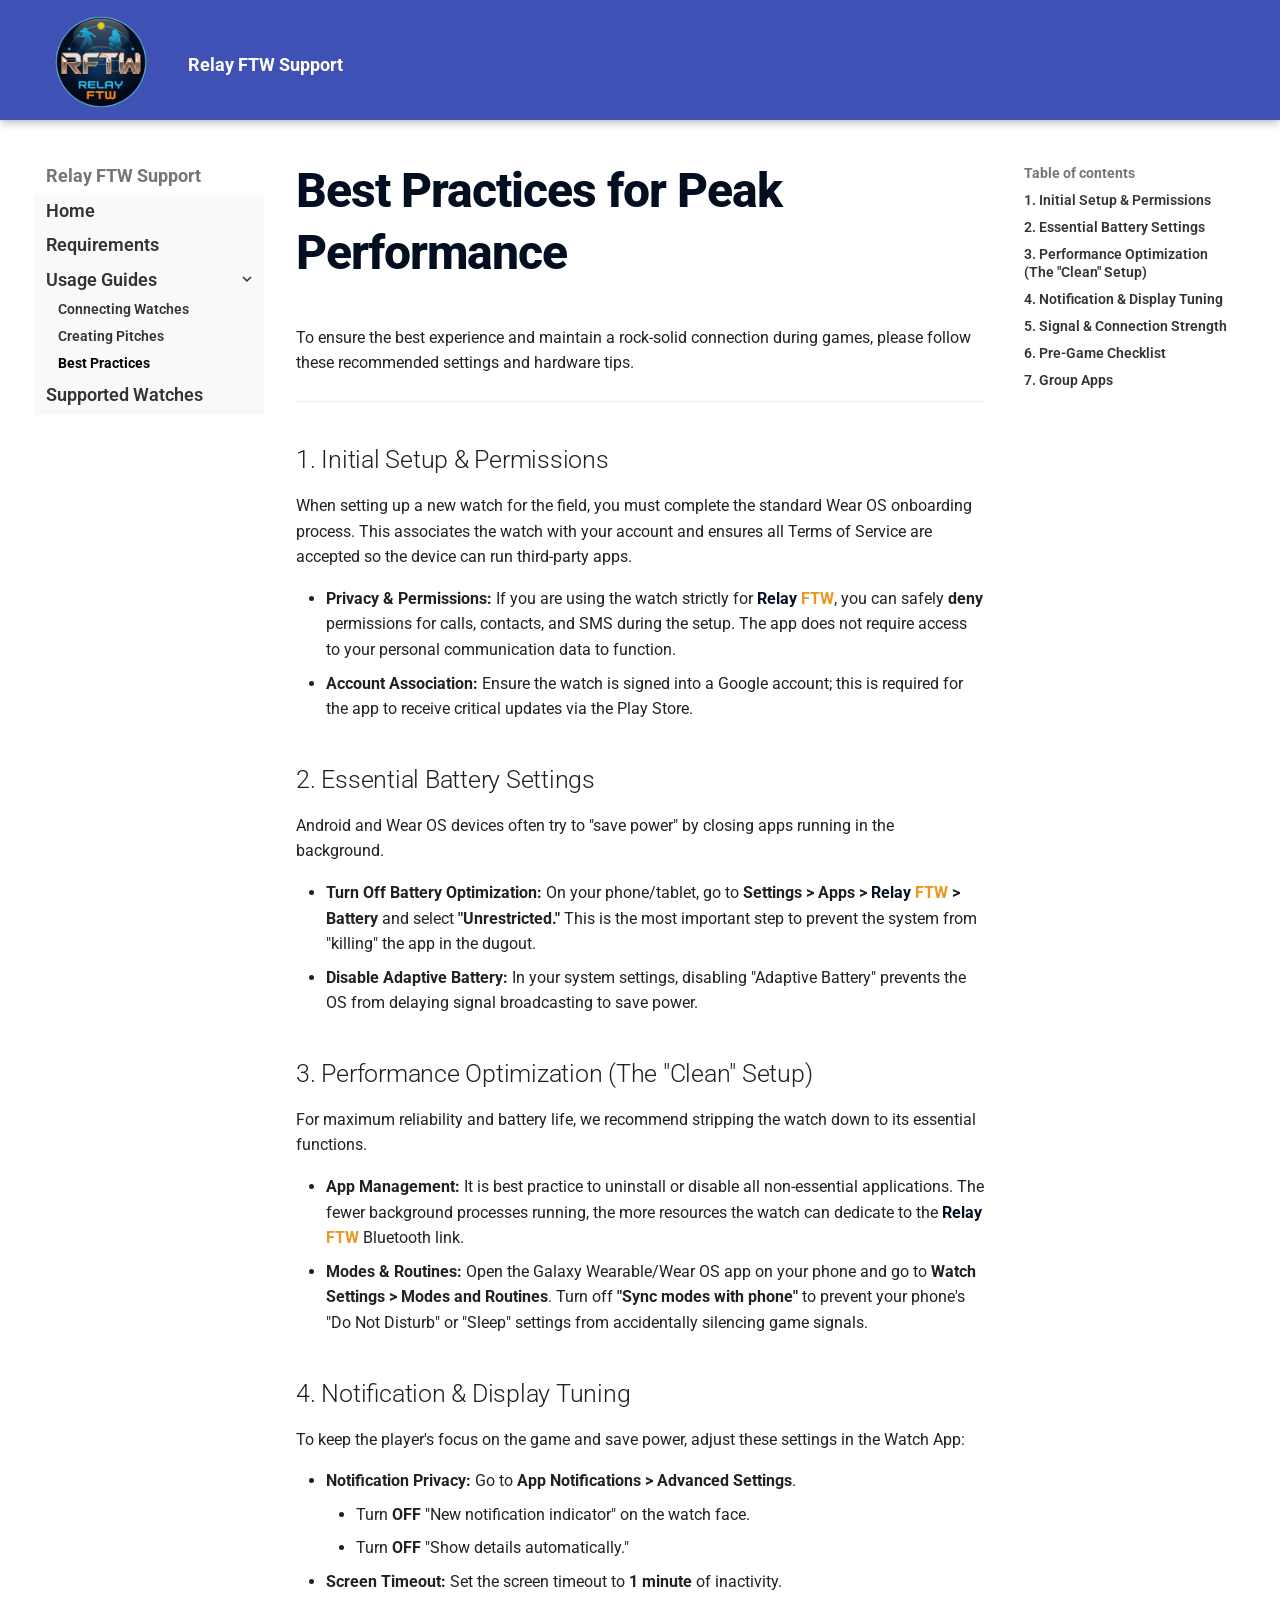
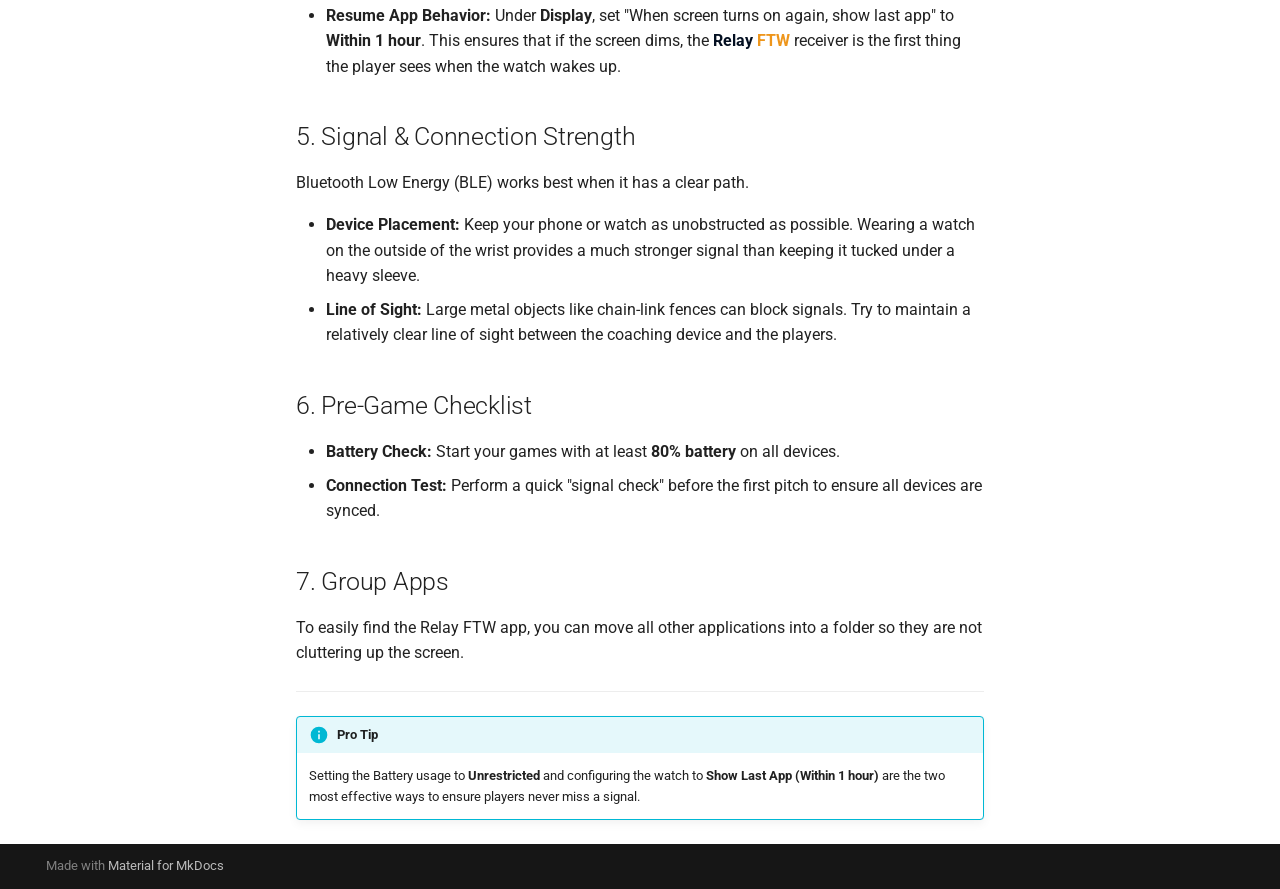
==== commit e7a2ef9c: "Deployed e8c0dc2 with MkDocs version: 1.5.3" ====
--- a/guides/best-practices/index.html
+++ b/guides/best-practices/index.html
@@ -1,7 +1,4 @@
-
-<!doctype html>
-<html lang="en" class="no-js">
-  <head>
+<!DOCTYPE html><html lang="en" class="no-js"><head>
     
       <meta charset="utf-8">
       <meta name="viewport" content="width=device-width,initial-scale=1">
@@ -37,8 +34,8 @@
       
         
         
-        <link rel="preconnect" href="https://fonts.gstatic.com" crossorigin>
-        <link rel="stylesheet" href="https://fonts.googleapis.com/css?family=Roboto:300,300i,400,400i,700,700i%7CRoboto+Mono:400,400i,700,700i&display=fallback">
+        <link rel="preconnect" href="https://fonts.gstatic.com" crossorigin="">
+        <link rel="stylesheet" href="https://fonts.googleapis.com/css?family=Roboto:300,300i,400,400i,700,700i%7CRoboto+Mono:400,400i,700,700i&amp;display=fallback">
         <style>:root{--md-text-font:"Roboto";--md-code-font:"Roboto Mono"}</style>
       
     
@@ -52,7 +49,17 @@
     
     
     
-  </head>
+  <link href="../../assets/stylesheets/glightbox.min.css" rel="stylesheet"><script src="../../assets/javascripts/glightbox.min.js"></script><style id="glightbox-style">
+            html.glightbox-open { overflow: initial; height: 100%; }
+            .gslide-title { margin-top: 0px; user-select: text; }
+            .gslide-desc { color: #666; user-select: text; }
+            .gslide-image img { background: white; }
+            .gscrollbar-fixer { padding-right: 15px; }
+            .gdesc-inner { font-size: 0.75rem; }
+            body[data-md-color-scheme="slate"] .gdesc-inner { background: var(--md-default-bg-color); }
+            body[data-md-color-scheme="slate"] .gslide-title { color: var(--md-default-fg-color); }
+            body[data-md-color-scheme="slate"] .gslide-desc { color: var(--md-default-fg-color); }
+        </style></head>
   
   
     <body dir="ltr">
@@ -63,6 +70,11 @@
     <label class="md-overlay" for="__drawer"></label>
     <div data-md-component="skip">
       
+        
+        <a href="#best-practices-for-peak-performance" class="md-skip">
+          Skip to content
+        </a>
+      
     </div>
     <div data-md-component="announce">
       
@@ -82,7 +94,7 @@
     </a>
     <label class="md-header__button md-icon" for="__drawer">
       
-      <svg xmlns="http://www.w3.org/2000/svg" viewBox="0 0 24 24"><path d="M3 6h18v2H3V6m0 5h18v2H3v-2m0 5h18v2H3v-2Z"/></svg>
+      <svg xmlns="http://www.w3.org/2000/svg" viewBox="0 0 24 24"><path d="M3 6h18v2H3V6m0 5h18v2H3v-2m0 5h18v2H3v-2Z"></path></svg>
     </label>
     <div class="md-header__title" data-md-component="header-title">
       <div class="md-header__ellipsis">
@@ -106,43 +118,6 @@
     
     
     
-      <label class="md-header__button md-icon" for="__search">
-        
-        <svg xmlns="http://www.w3.org/2000/svg" viewBox="0 0 24 24"><path d="M9.5 3A6.5 6.5 0 0 1 16 9.5c0 1.61-.59 3.09-1.56 4.23l.27.27h.79l5 5-1.5 1.5-5-5v-.79l-.27-.27A6.516 6.516 0 0 1 9.5 16 6.5 6.5 0 0 1 3 9.5 6.5 6.5 0 0 1 9.5 3m0 2C7 5 5 7 5 9.5S7 14 9.5 14 14 12 14 9.5 12 5 9.5 5Z"/></svg>
-      </label>
-      <div class="md-search" data-md-component="search" role="dialog">
-  <label class="md-search__overlay" for="__search"></label>
-  <div class="md-search__inner" role="search">
-    <form class="md-search__form" name="search">
-      <input type="text" class="md-search__input" name="query" aria-label="Search" placeholder="Search" autocapitalize="off" autocorrect="off" autocomplete="off" spellcheck="false" data-md-component="search-query" required>
-      <label class="md-search__icon md-icon" for="__search">
-        
-        <svg xmlns="http://www.w3.org/2000/svg" viewBox="0 0 24 24"><path d="M9.5 3A6.5 6.5 0 0 1 16 9.5c0 1.61-.59 3.09-1.56 4.23l.27.27h.79l5 5-1.5 1.5-5-5v-.79l-.27-.27A6.516 6.516 0 0 1 9.5 16 6.5 6.5 0 0 1 3 9.5 6.5 6.5 0 0 1 9.5 3m0 2C7 5 5 7 5 9.5S7 14 9.5 14 14 12 14 9.5 12 5 9.5 5Z"/></svg>
-        
-        <svg xmlns="http://www.w3.org/2000/svg" viewBox="0 0 24 24"><path d="M20 11v2H8l5.5 5.5-1.42 1.42L4.16 12l7.92-7.92L13.5 5.5 8 11h12Z"/></svg>
-      </label>
-      <nav class="md-search__options" aria-label="Search">
-        
-        <button type="reset" class="md-search__icon md-icon" title="Clear" aria-label="Clear" tabindex="-1">
-          
-          <svg xmlns="http://www.w3.org/2000/svg" viewBox="0 0 24 24"><path d="M19 6.41 17.59 5 12 10.59 6.41 5 5 6.41 10.59 12 5 17.59 6.41 19 12 13.41 17.59 19 19 17.59 13.41 12 19 6.41Z"/></svg>
-        </button>
-      </nav>
-      
-    </form>
-    <div class="md-search__output">
-      <div class="md-search__scrollwrap" data-md-scrollfix>
-        <div class="md-search-result" data-md-component="search-result">
-          <div class="md-search-result__meta">
-            Initializing search
-          </div>
-          <ol class="md-search-result__list" role="presentation"></ol>
-        </div>
-      </div>
-    </div>
-  </div>
-</div>
-    
     
   </nav>
   
@@ -160,7 +135,7 @@
           
             
               
-              <div class="md-sidebar md-sidebar--primary" data-md-component="sidebar" data-md-type="navigation" >
+              <div class="md-sidebar md-sidebar--primary" data-md-component="sidebar" data-md-type="navigation">
                 <div class="md-sidebar__scrollwrap">
                   <div class="md-sidebar__inner">
                     
@@ -177,7 +152,7 @@
     Relay FTW Support
   </label>
   
-  <ul class="md-nav__list" data-md-scrollfix>
+  <ul class="md-nav__list" data-md-scrollfix="">
     
       
       
@@ -223,122 +198,59 @@
       
   
   
-  
-  
-    
-    
-    
-    
-    <li class="md-nav__item md-nav__item--nested">
-      
-        
-        
-        <input class="md-nav__toggle md-toggle " type="checkbox" id="__nav_3" >
+    
+  
+  
+  
+    
+    
+    
+    
+    <li class="md-nav__item md-nav__item--active md-nav__item--nested">
+      
+        
+        
+        <input class="md-nav__toggle md-toggle " type="checkbox" id="__nav_3" checked="">
         
           
           <label class="md-nav__link" for="__nav_3" id="__nav_3_label" tabindex="0">
             
   
   <span class="md-ellipsis">
-    Setup
+    Usage Guides
   </span>
   
 
             <span class="md-nav__icon md-icon"></span>
           </label>
         
-        <nav class="md-nav" data-md-level="1" aria-labelledby="__nav_3_label" aria-expanded="false">
+        <nav class="md-nav" data-md-level="1" aria-labelledby="__nav_3_label" aria-expanded="true">
           <label class="md-nav__title" for="__nav_3">
-            <span class="md-nav__icon md-icon"></span>
-            Setup
-          </label>
-          <ul class="md-nav__list" data-md-scrollfix>
-            
-              
-                
-  
-  
-  
-  
-    <li class="md-nav__item">
-      <a href="../../installation/app-install/" class="md-nav__link">
-        
-  
-  <span class="md-ellipsis">
-    Application
-  </span>
-  
-
-      </a>
-    </li>
-  
-
-              
-            
-              
-                
-  
-  
-  
-  
-    <li class="md-nav__item">
-      <a href="../../installation/watch-install/" class="md-nav__link">
-        
-  
-  <span class="md-ellipsis">
-    Watch
-  </span>
-  
-
-      </a>
-    </li>
-  
-
-              
-            
-          </ul>
-        </nav>
-      
-    </li>
-  
-
-    
-      
-      
-  
-  
-    
-  
-  
-  
-    
-    
-    
-    
-    <li class="md-nav__item md-nav__item--active md-nav__item--nested">
-      
-        
-        
-        <input class="md-nav__toggle md-toggle " type="checkbox" id="__nav_4" checked>
-        
-          
-          <label class="md-nav__link" for="__nav_4" id="__nav_4_label" tabindex="0">
-            
-  
-  <span class="md-ellipsis">
-    Usage Guides
-  </span>
-  
-
-            <span class="md-nav__icon md-icon"></span>
-          </label>
-        
-        <nav class="md-nav" data-md-level="1" aria-labelledby="__nav_4_label" aria-expanded="true">
-          <label class="md-nav__title" for="__nav_4">
             <span class="md-nav__icon md-icon"></span>
             Usage Guides
           </label>
-          <ul class="md-nav__list" data-md-scrollfix>
+          <ul class="md-nav__list" data-md-scrollfix="">
+            
+              
+                
+  
+  
+  
+  
+    <li class="md-nav__item">
+      <a href="../connection/" class="md-nav__link">
+        
+  
+  <span class="md-ellipsis">
+    Connecting Watches
+  </span>
+  
+
+      </a>
+    </li>
+  
+
+              
             
               
                 
@@ -351,7 +263,7 @@
         
   
   <span class="md-ellipsis">
-    Creating Your 1st Tab
+    Creating Pitches
   </span>
   
 
@@ -374,6 +286,19 @@
       <input class="md-nav__toggle md-toggle" type="checkbox" id="__toc">
       
       
+        
+      
+      
+        <label class="md-nav__link md-nav__link--active" for="__toc">
+          
+  
+  <span class="md-ellipsis">
+    Best Practices
+  </span>
+  
+
+          <span class="md-nav__icon md-icon"></span>
+        </label>
       
       <a href="./" class="md-nav__link md-nav__link--active">
         
@@ -384,6 +309,88 @@
   
 
       </a>
+      
+        
+
+<nav class="md-nav md-nav--secondary" aria-label="Table of contents">
+  
+  
+  
+    
+  
+  
+    <label class="md-nav__title" for="__toc">
+      <span class="md-nav__icon md-icon"></span>
+      Table of contents
+    </label>
+    <ul class="md-nav__list" data-md-component="toc" data-md-scrollfix="">
+      
+        <li class="md-nav__item">
+  <a href="#1-initial-setup-permissions" class="md-nav__link">
+    <span class="md-ellipsis">
+      1. Initial Setup &amp; Permissions
+    </span>
+  </a>
+  
+</li>
+      
+        <li class="md-nav__item">
+  <a href="#2-essential-battery-settings" class="md-nav__link">
+    <span class="md-ellipsis">
+      2. Essential Battery Settings
+    </span>
+  </a>
+  
+</li>
+      
+        <li class="md-nav__item">
+  <a href="#3-performance-optimization-the-clean-setup" class="md-nav__link">
+    <span class="md-ellipsis">
+      3. Performance Optimization (The "Clean" Setup)
+    </span>
+  </a>
+  
+</li>
+      
+        <li class="md-nav__item">
+  <a href="#4-notification-display-tuning" class="md-nav__link">
+    <span class="md-ellipsis">
+      4. Notification &amp; Display Tuning
+    </span>
+  </a>
+  
+</li>
+      
+        <li class="md-nav__item">
+  <a href="#5-signal-connection-strength" class="md-nav__link">
+    <span class="md-ellipsis">
+      5. Signal &amp; Connection Strength
+    </span>
+  </a>
+  
+</li>
+      
+        <li class="md-nav__item">
+  <a href="#6-pre-game-checklist" class="md-nav__link">
+    <span class="md-ellipsis">
+      6. Pre-Game Checklist
+    </span>
+  </a>
+  
+</li>
+      
+        <li class="md-nav__item">
+  <a href="#7-group-apps" class="md-nav__link">
+    <span class="md-ellipsis">
+      7. Group Apps
+    </span>
+  </a>
+  
+</li>
+      
+    </ul>
+  
+</nav>
       
     </li>
   
@@ -403,41 +410,6 @@
   
   
   
-    
-    
-    
-    
-    <li class="md-nav__item md-nav__item--nested">
-      
-        
-        
-        <input class="md-nav__toggle md-toggle " type="checkbox" id="__nav_5" >
-        
-          
-          <label class="md-nav__link" for="__nav_5" id="__nav_5_label" tabindex="0">
-            
-  
-  <span class="md-ellipsis">
-    Hardware
-  </span>
-  
-
-            <span class="md-nav__icon md-icon"></span>
-          </label>
-        
-        <nav class="md-nav" data-md-level="1" aria-labelledby="__nav_5_label" aria-expanded="false">
-          <label class="md-nav__title" for="__nav_5">
-            <span class="md-nav__icon md-icon"></span>
-            Hardware
-          </label>
-          <ul class="md-nav__list" data-md-scrollfix>
-            
-              
-                
-  
-  
-  
-  
     <li class="md-nav__item">
       <a href="../hardware/supported-watches/" class="md-nav__link">
         
@@ -448,14 +420,6 @@
   
 
       </a>
-    </li>
-  
-
-              
-            
-          </ul>
-        </nav>
-      
     </li>
   
 
@@ -468,7 +432,7 @@
             
             
               
-              <div class="md-sidebar md-sidebar--secondary" data-md-component="sidebar" data-md-type="toc" >
+              <div class="md-sidebar md-sidebar--secondary" data-md-component="sidebar" data-md-type="toc">
                 <div class="md-sidebar__scrollwrap">
                   <div class="md-sidebar__inner">
                     
@@ -477,6 +441,79 @@
   
   
   
+    
+  
+  
+    <label class="md-nav__title" for="__toc">
+      <span class="md-nav__icon md-icon"></span>
+      Table of contents
+    </label>
+    <ul class="md-nav__list" data-md-component="toc" data-md-scrollfix="">
+      
+        <li class="md-nav__item">
+  <a href="#1-initial-setup-permissions" class="md-nav__link">
+    <span class="md-ellipsis">
+      1. Initial Setup &amp; Permissions
+    </span>
+  </a>
+  
+</li>
+      
+        <li class="md-nav__item">
+  <a href="#2-essential-battery-settings" class="md-nav__link">
+    <span class="md-ellipsis">
+      2. Essential Battery Settings
+    </span>
+  </a>
+  
+</li>
+      
+        <li class="md-nav__item">
+  <a href="#3-performance-optimization-the-clean-setup" class="md-nav__link">
+    <span class="md-ellipsis">
+      3. Performance Optimization (The "Clean" Setup)
+    </span>
+  </a>
+  
+</li>
+      
+        <li class="md-nav__item">
+  <a href="#4-notification-display-tuning" class="md-nav__link">
+    <span class="md-ellipsis">
+      4. Notification &amp; Display Tuning
+    </span>
+  </a>
+  
+</li>
+      
+        <li class="md-nav__item">
+  <a href="#5-signal-connection-strength" class="md-nav__link">
+    <span class="md-ellipsis">
+      5. Signal &amp; Connection Strength
+    </span>
+  </a>
+  
+</li>
+      
+        <li class="md-nav__item">
+  <a href="#6-pre-game-checklist" class="md-nav__link">
+    <span class="md-ellipsis">
+      6. Pre-Game Checklist
+    </span>
+  </a>
+  
+</li>
+      
+        <li class="md-nav__item">
+  <a href="#7-group-apps" class="md-nav__link">
+    <span class="md-ellipsis">
+      7. Group Apps
+    </span>
+  </a>
+  
+</li>
+      
+    </ul>
   
 </nav>
                   </div>
@@ -491,9 +528,56 @@
                   
 
 
-  <h1>Best Practices</h1>
-
-
+<h1 id="best-practices-for-peak-performance"><span class="main-logo">Best Practices for Peak Performance</span></h1>
+<p>To ensure the best experience and maintain a rock-solid connection during games, please follow these recommended settings and hardware tips.</p>
+<hr>
+<h2 id="1-initial-setup-permissions">1. Initial Setup &amp; Permissions</h2>
+<p>When setting up a new watch for the field, you must complete the standard Wear OS onboarding process. This associates the watch with your account and ensures all Terms of Service are accepted so the device can run third-party apps.</p>
+<ul>
+<li><strong>Privacy &amp; Permissions:</strong> If you are using the watch strictly for <strong><span class="deep-navy" weight="bold">Relay</span> <span class="logo-orange">FTW</span></strong>, you can safely <strong>deny</strong> permissions for calls, contacts, and SMS during the setup. The app does not require access to your personal communication data to function.</li>
+<li><strong>Account Association:</strong> Ensure the watch is signed into a Google account; this is required for the app to receive critical updates via the Play Store.</li>
+</ul>
+<h2 id="2-essential-battery-settings">2. Essential Battery Settings</h2>
+<p>Android and Wear OS devices often try to "save power" by closing apps running in the background. </p>
+<ul>
+<li><strong>Turn Off Battery Optimization:</strong> On your phone/tablet, go to <strong>Settings &gt; Apps &gt; <span class="deep-navy" weight="bold">Relay</span> <span class="logo-orange">FTW</span> &gt; Battery</strong> and select <strong>"Unrestricted."</strong> This is the most important step to prevent the system from "killing" the app in the dugout.</li>
+<li><strong>Disable Adaptive Battery:</strong> In your system settings, disabling "Adaptive Battery" prevents the OS from delaying signal broadcasting to save power.</li>
+</ul>
+<h2 id="3-performance-optimization-the-clean-setup">3. Performance Optimization (The "Clean" Setup)</h2>
+<p>For maximum reliability and battery life, we recommend stripping the watch down to its essential functions.</p>
+<ul>
+<li><strong>App Management:</strong> It is best practice to uninstall or disable all non-essential applications. The fewer background processes running, the more resources the watch can dedicate to the <strong><span class="deep-navy" weight="bold">Relay</span> <span class="logo-orange">FTW</span></strong> Bluetooth link.</li>
+<li><strong>Modes &amp; Routines:</strong> Open the Galaxy Wearable/Wear OS app on your phone and go to <strong>Watch Settings &gt; Modes and Routines</strong>. Turn off <strong>"Sync modes with phone"</strong> to prevent your phone's "Do Not Disturb" or "Sleep" settings from accidentally silencing game signals.</li>
+</ul>
+<h2 id="4-notification-display-tuning">4. Notification &amp; Display Tuning</h2>
+<p>To keep the player's focus on the game and save power, adjust these settings in the Watch App:</p>
+<ul>
+<li><strong>Notification Privacy:</strong> Go to <strong>App Notifications &gt; Advanced Settings</strong>. <ul>
+<li>Turn <strong>OFF</strong> "New notification indicator" on the watch face.</li>
+<li>Turn <strong>OFF</strong> "Show details automatically."</li>
+</ul>
+</li>
+<li><strong>Screen Timeout:</strong> Set the screen timeout to <strong>1 minute</strong> of inactivity.</li>
+<li><strong>Resume App Behavior:</strong> Under <strong>Display</strong>, set "When screen turns on again, show last app" to <strong>Within 1 hour</strong>. This ensures that if the screen dims, the <span class="deep-navy" weight="bold">Relay</span> <span class="logo-orange">FTW</span> receiver is the first thing the player sees when the watch wakes up.</li>
+</ul>
+<h2 id="5-signal-connection-strength">5. Signal &amp; Connection Strength</h2>
+<p>Bluetooth Low Energy (BLE) works best when it has a clear path.</p>
+<ul>
+<li><strong>Device Placement:</strong> Keep your phone or watch as unobstructed as possible. Wearing a watch on the outside of the wrist provides a much stronger signal than keeping it tucked under a heavy sleeve.</li>
+<li><strong>Line of Sight:</strong> Large metal objects like chain-link fences can block signals. Try to maintain a relatively clear line of sight between the coaching device and the players.</li>
+</ul>
+<h2 id="6-pre-game-checklist">6. Pre-Game Checklist</h2>
+<ul>
+<li><strong>Battery Check:</strong> Start your games with at least <strong>80% battery</strong> on all devices.</li>
+<li><strong>Connection Test:</strong> Perform a quick "signal check" before the first pitch to ensure all devices are synced.</li>
+</ul>
+<h2 id="7-group-apps">7. Group Apps</h2>
+<p>To easily find the Relay FTW app, you can move all other applications into a folder so they are not cluttering up the screen.</p>
+<hr>
+<div class="admonition info">
+<p class="admonition-title">Pro Tip</p>
+<p>Setting the Battery usage to <strong>Unrestricted</strong> and configuring the watch to <strong>Show Last App (Within 1 hour)</strong> are the two most effective ways to ensure players never miss a signal.</p>
+</div>
 
 
 
@@ -546,5 +630,7 @@
       <script src="../../assets/javascripts/bundle.3220b9d7.min.js"></script>
       
     
-  </body>
-</html>+  
+<script id="init-glightbox">const lightbox = GLightbox({"touchNavigation": true, "loop": false, "zoomable": true, "draggable": true, "openEffect": "zoom", "closeEffect": "zoom", "slideEffect": "slide"});
+document$.subscribe(()=>{ lightbox.reload(); });
+</script></body></html>
--- a/stylesheets/extra.css
+++ b/stylesheets/extra.css
@@ -75,4 +75,23 @@
 .hero-studio-img:hover {
     transform: translateY(-5px);
     filter: drop-shadow(0 30px 50px rgba(0,0,0,0.18));
+}
+
+.screenshot-grid {
+    display: flex;
+    gap: 15px;
+    margin: 10px 0;
+}
+
+.screenshot-grid img {
+    border-radius: 8px;
+    border: 1px solid #e0e0e0;
+    width: 120px; /* Adjust as needed */
+    height: auto;
+    cursor: pointer;
+    transition: transform 0.2s;
+}
+
+.screenshot-grid img:hover {
+    transform: scale(1.05);
 }
